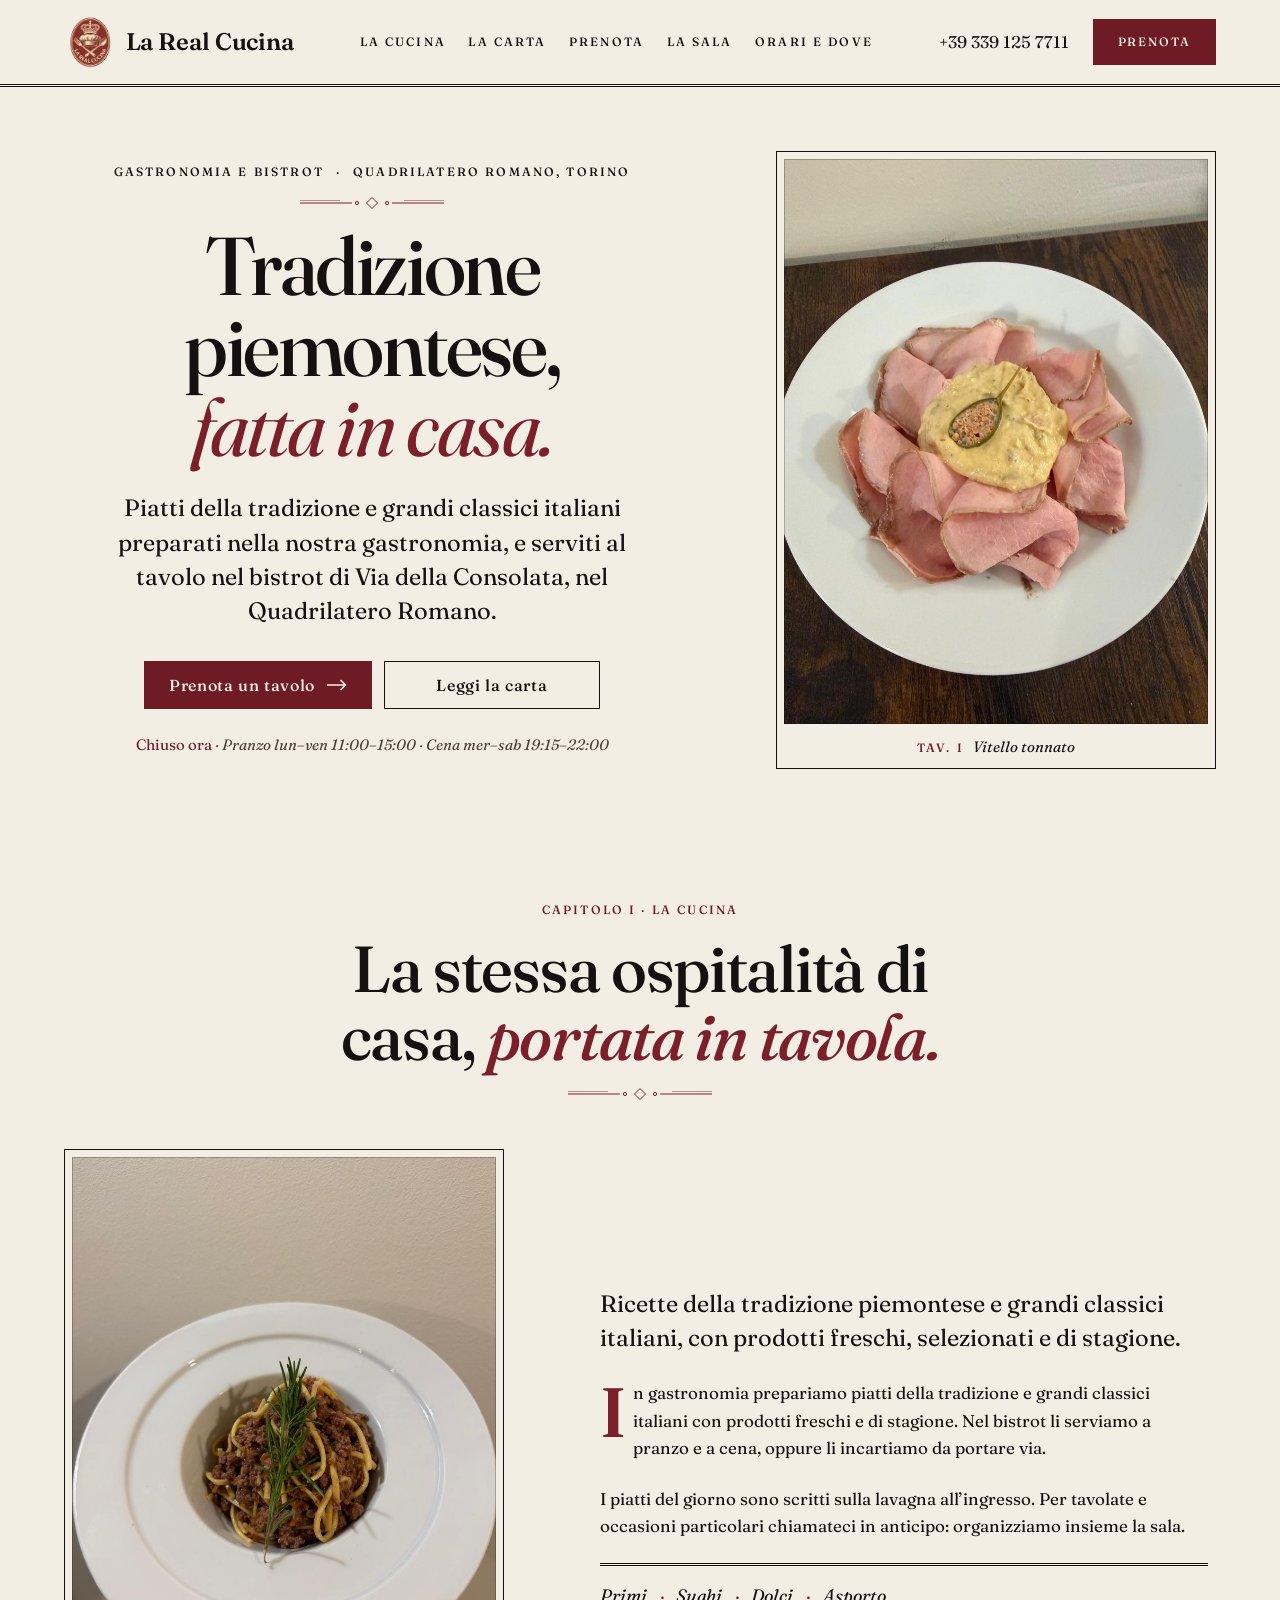
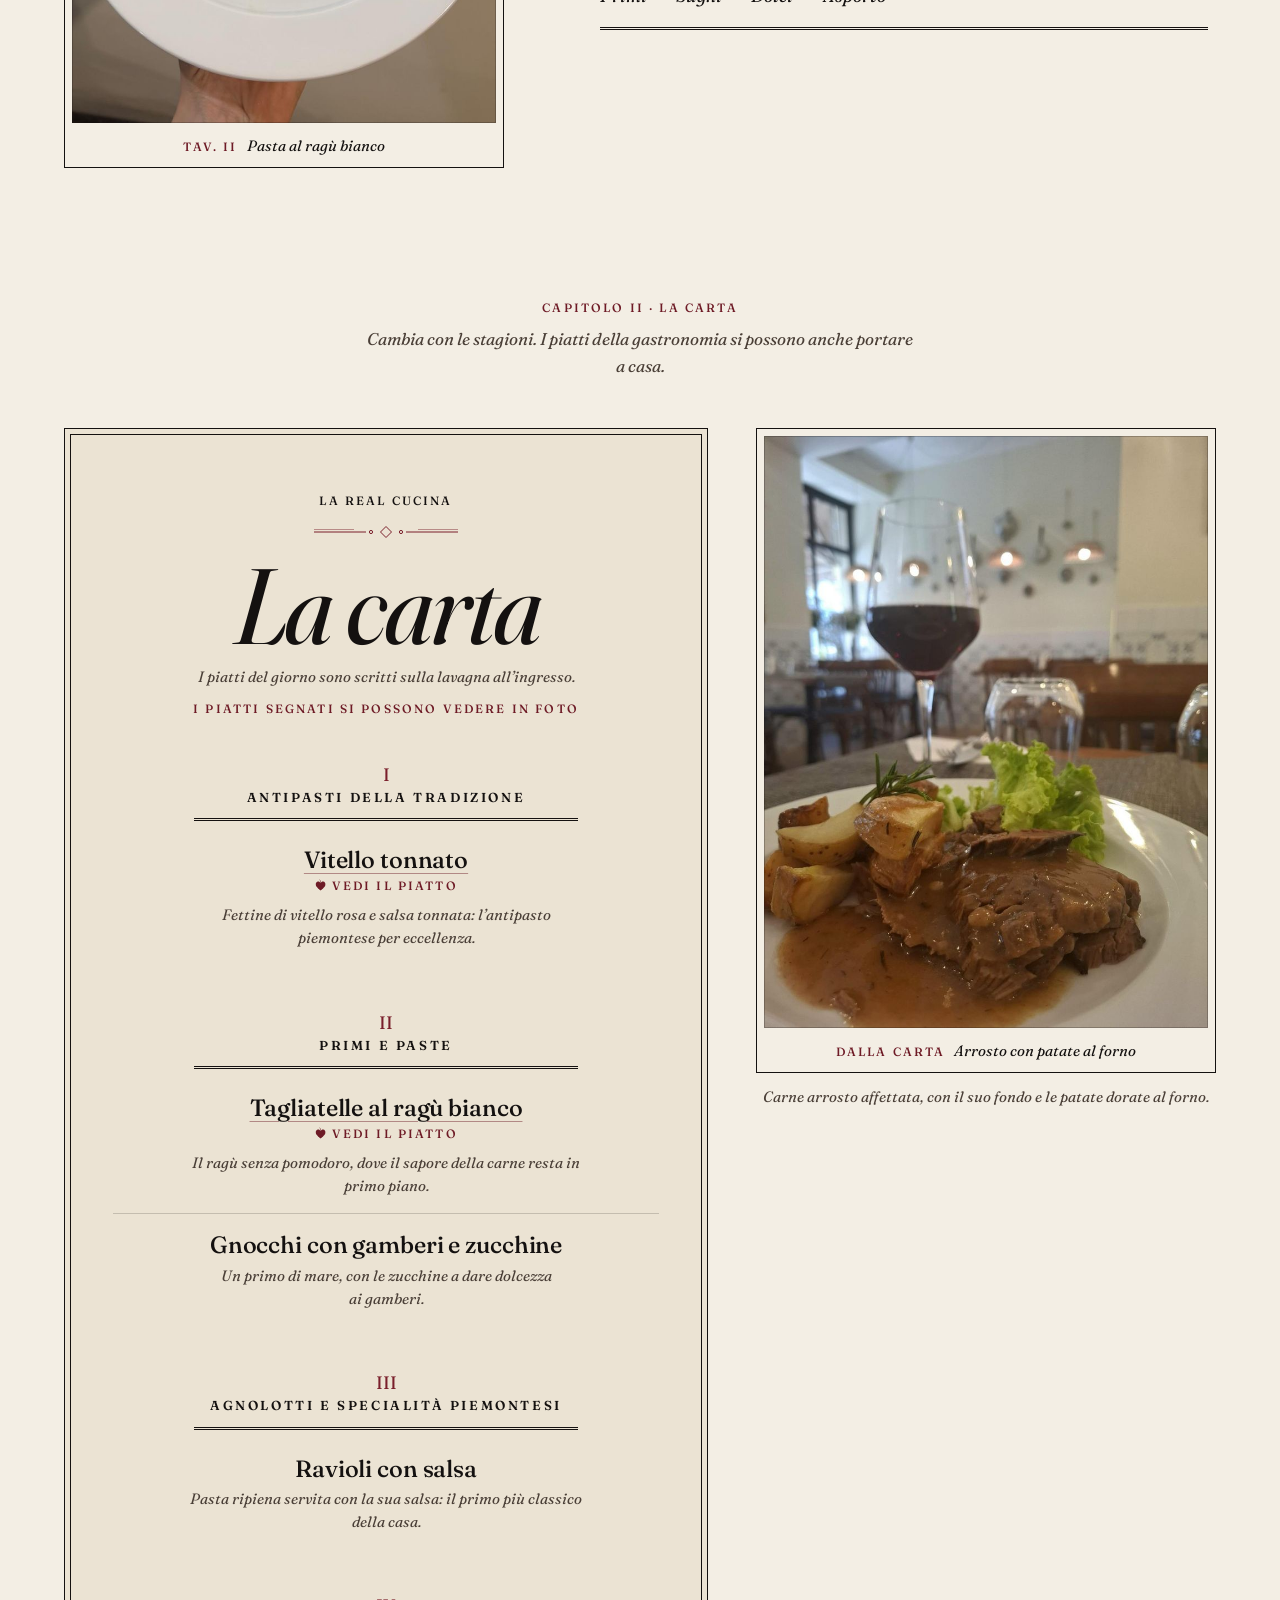
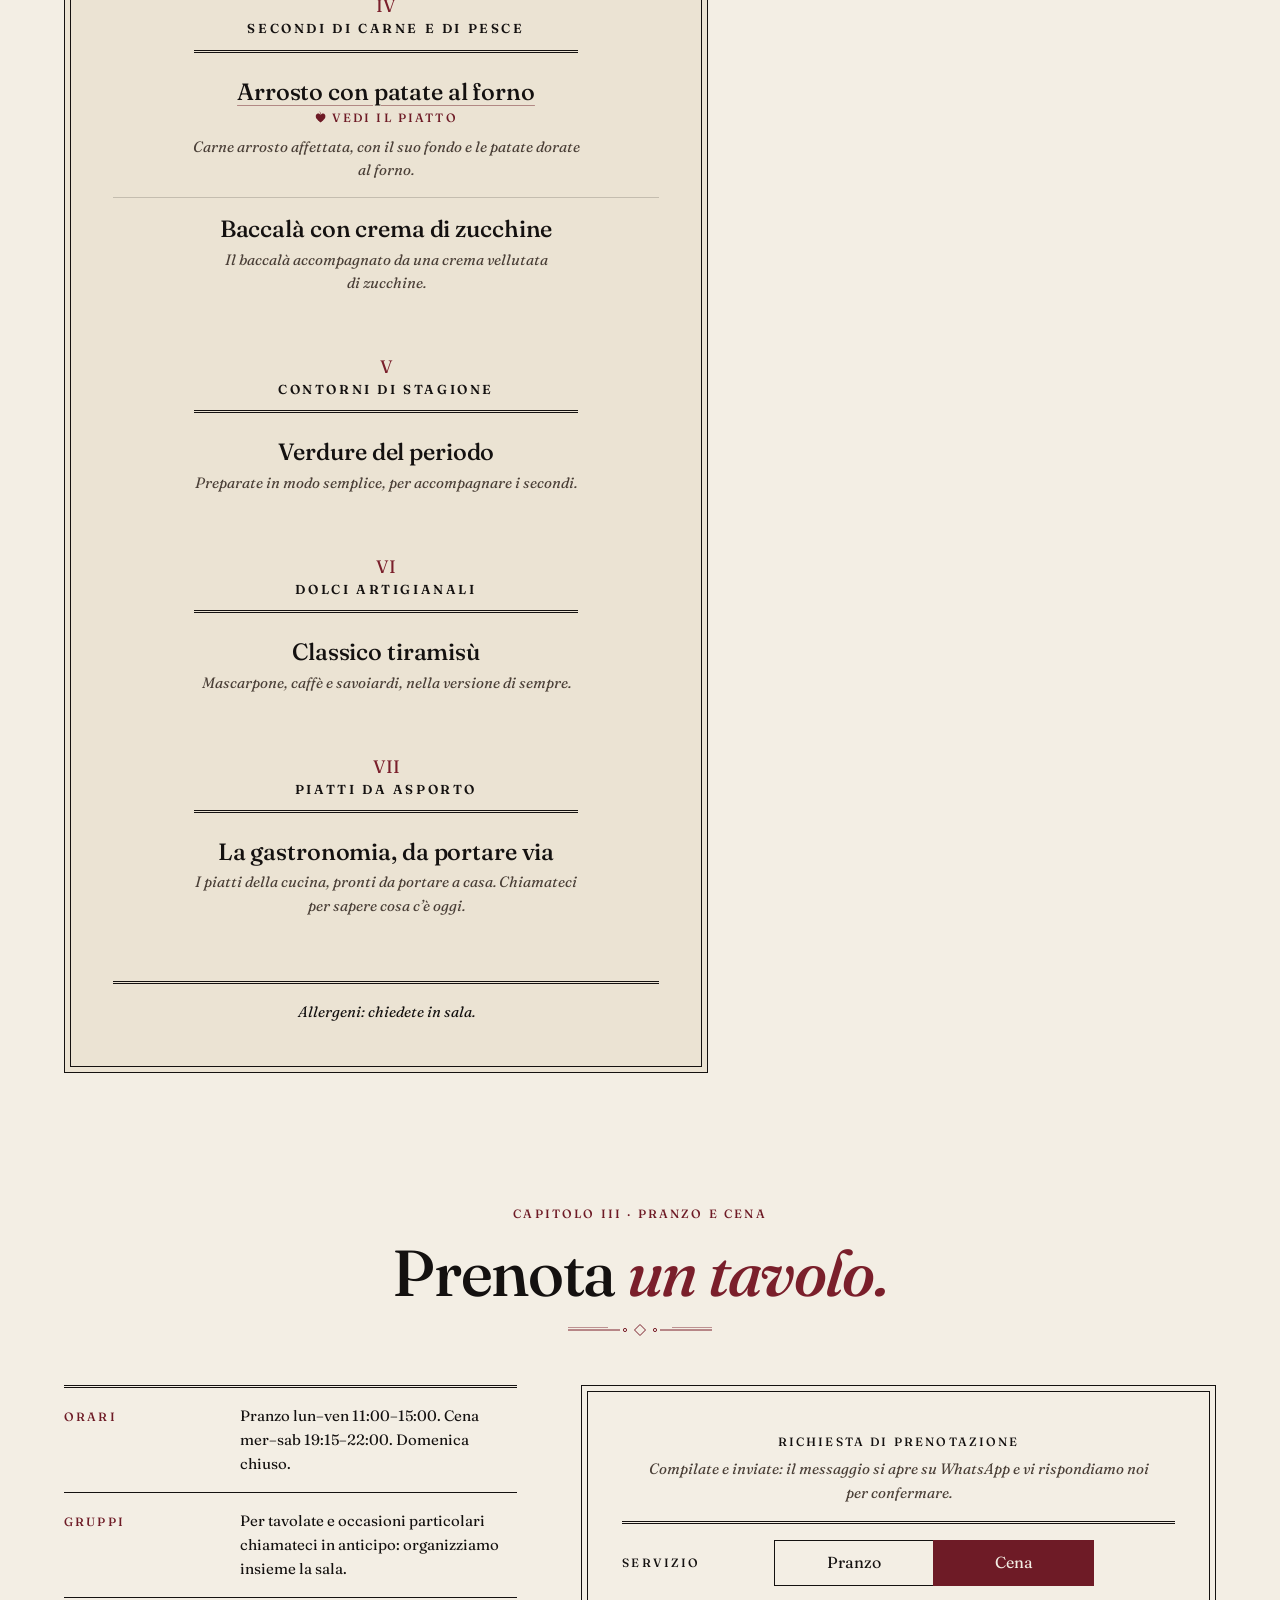
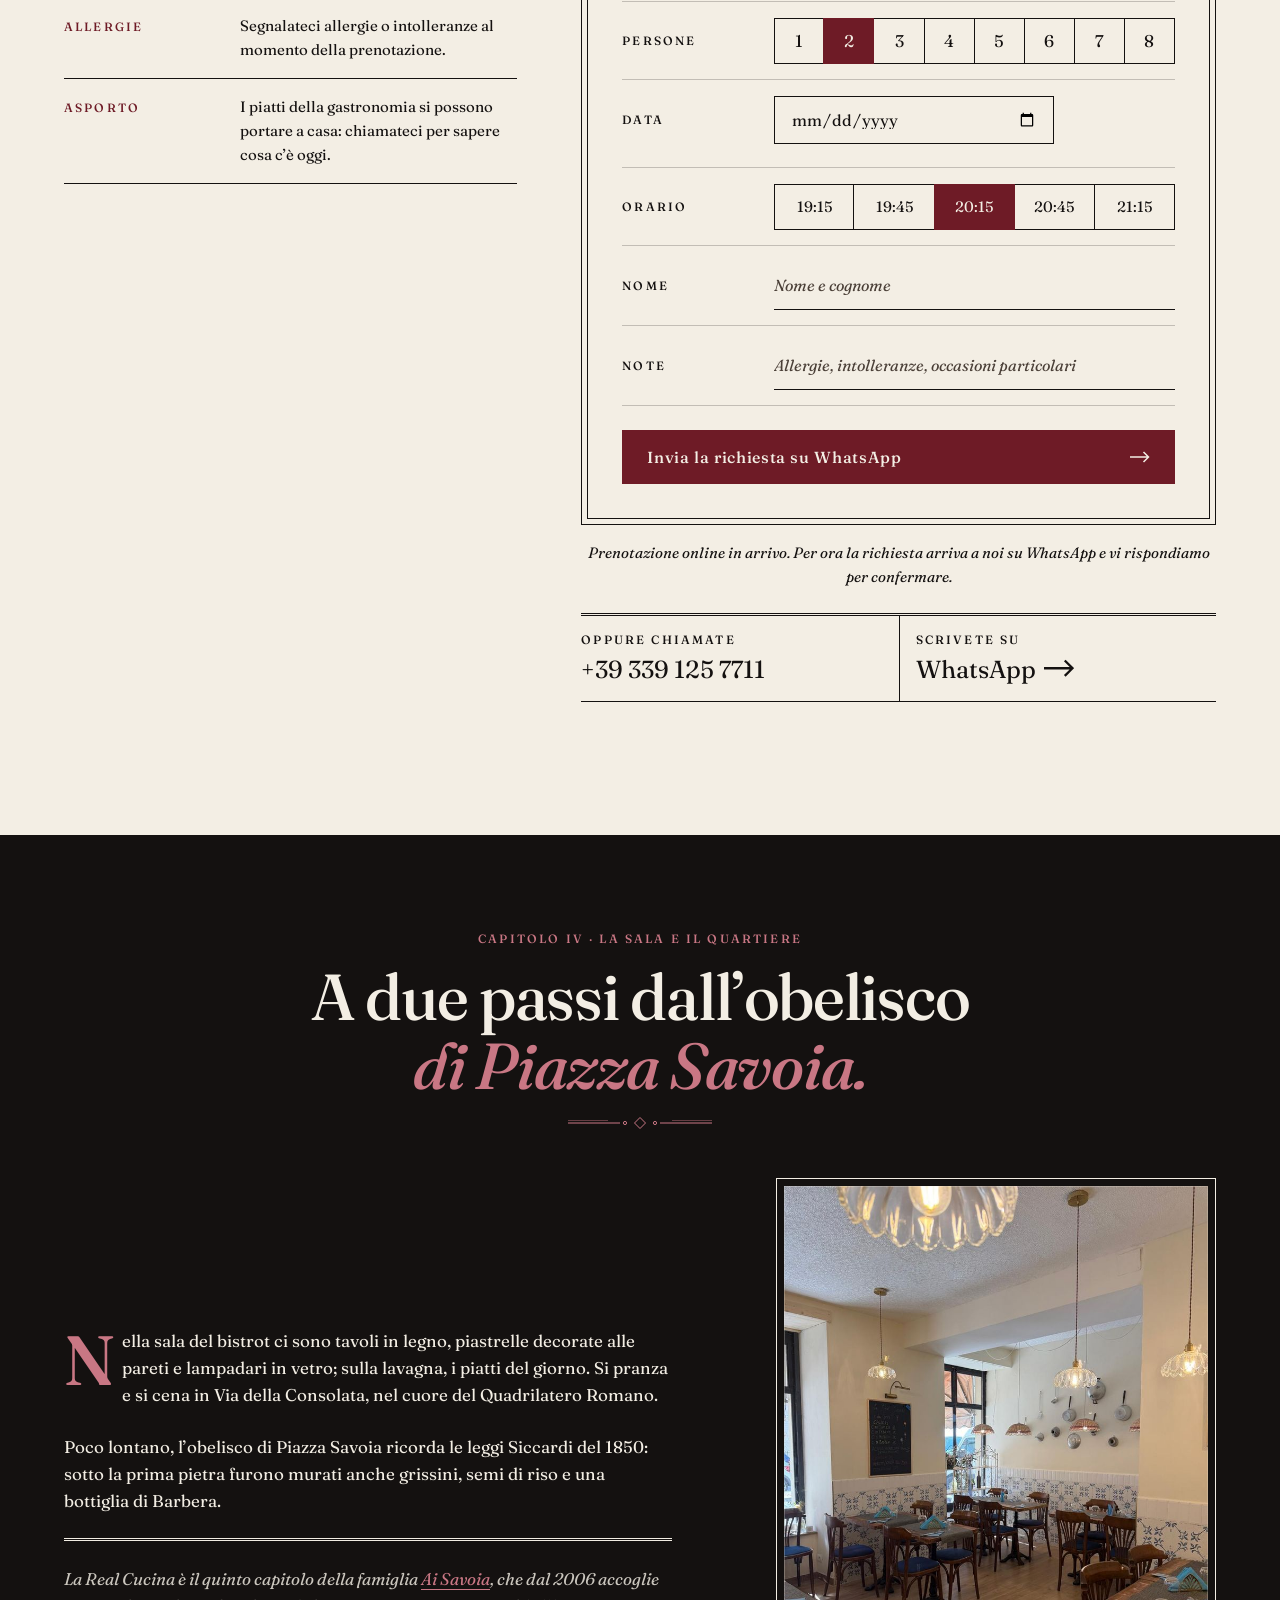
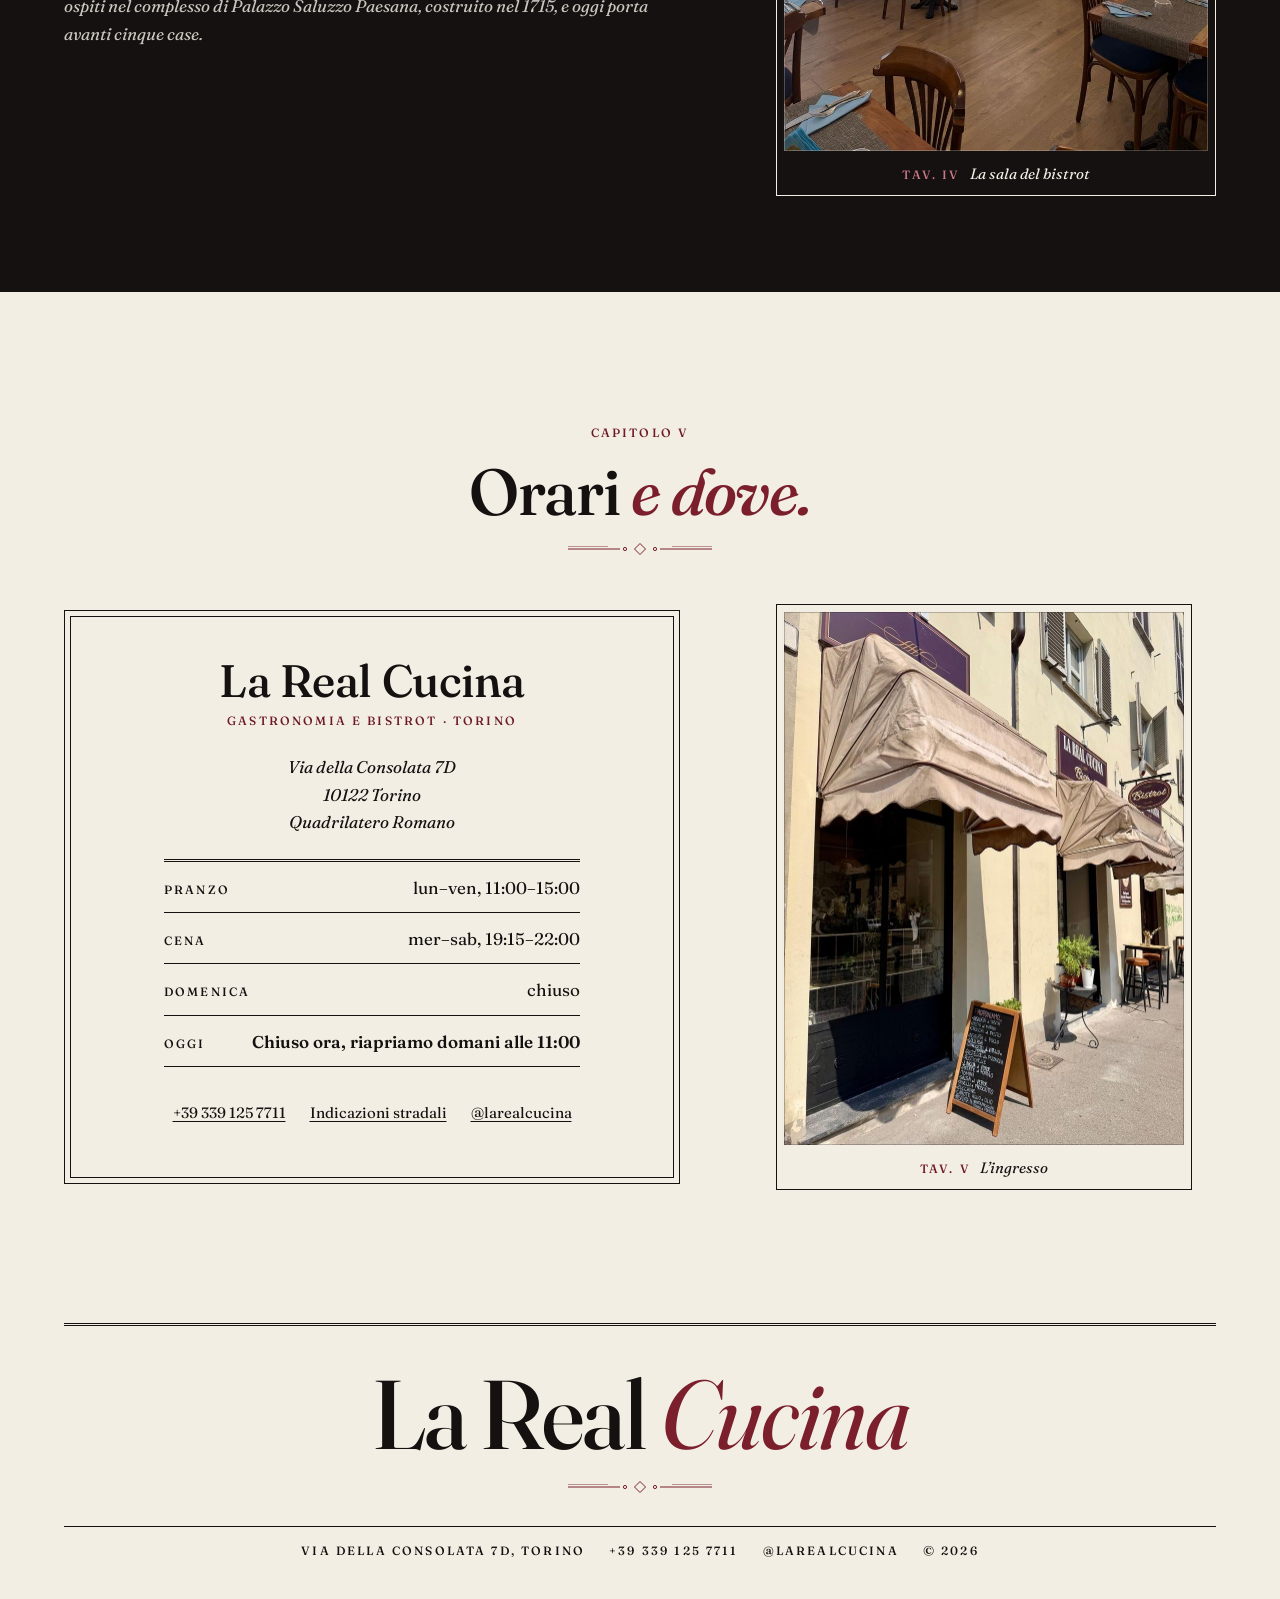
==== index.html @ 4808f149 "Pannello: audit — piatti non salvati conservati e salvabili dalla barra, niente 'Torna al testo orig" ====
<!DOCTYPE html>
<html lang="it">
<head>
<meta charset="utf-8">
<meta name="viewport" content="width=device-width, initial-scale=1, viewport-fit=cover">
<title>La Real Cucina · Gastronomia e bistrot nel Quadrilatero Romano, Torino</title>
<meta name="description" content="Gastronomia e bistrot della famiglia Ai Savoia in Via della Consolata 7D, Torino: cucina piemontese e classici italiani. Pranzo, cena e asporto. Prenota un tavolo.">
<meta name="theme-color" content="#f3eee4">

<!-- TODO: sostituire https://larealcucina.websardegna.xyz con il dominio definitivo (canonical, Open Graph, Twitter, JSON-LD) -->
<link rel="canonical" href="https://larealcucina.websardegna.xyz/">
<link rel="icon" type="image/png" sizes="48x48" href="assets/favicon-48.png">
<link rel="apple-touch-icon" href="assets/apple-touch-icon.png">

<meta property="og:type" content="restaurant">
<meta property="og:locale" content="it_IT">
<meta property="og:site_name" content="La Real Cucina">
<meta property="og:title" content="La Real Cucina · Tradizione piemontese, fatta in casa">
<meta property="og:description" content="La gastronomia e il bistrot di Ai Savoia, in Via della Consolata 7D a Torino: piatti della tradizione piemontese e grandi classici italiani, a pranzo, a cena e da asporto.">
<meta property="og:url" content="https://larealcucina.websardegna.xyz/">
<meta property="og:image" content="https://larealcucina.websardegna.xyz/assets/og-image.jpg">
<meta property="og:image:width" content="1200">
<meta property="og:image:height" content="630">
<meta property="og:image:alt" content="La Real Cucina, gastronomia e bistrot in Via della Consolata a Torino">
<meta name="twitter:card" content="summary_large_image">
<meta name="twitter:title" content="La Real Cucina · Tradizione piemontese, fatta in casa">
<meta name="twitter:description" content="La gastronomia e il bistrot di Ai Savoia nel Quadrilatero Romano di Torino. Prenota un tavolo.">
<meta name="twitter:image" content="https://larealcucina.websardegna.xyz/assets/og-image.jpg">

<link rel="preconnect" href="https://fonts.googleapis.com">
<link rel="preconnect" href="https://fonts.gstatic.com" crossorigin>
<link rel="preload" as="style" href="https://fonts.googleapis.com/css2?family=Fraunces:ital,opsz,wght@0,9..144,300..800;1,9..144,300..800&amp;display=swap">
<link rel="stylesheet" href="https://fonts.googleapis.com/css2?family=Fraunces:ital,opsz,wght@0,9..144,300..800;1,9..144,300..800&amp;display=swap" media="print" onload="this.media='all'">
<noscript><link rel="stylesheet" href="https://fonts.googleapis.com/css2?family=Fraunces:ital,opsz,wght@0,9..144,300..800;1,9..144,300..800&amp;display=swap"></noscript>
<link rel="preload" as="image" href="assets/vitello-tonnato-800.jpg" imagesrcset="assets/vitello-tonnato-800.jpg 800w, assets/vitello-tonnato.jpg 1200w" imagesizes="(min-width: 1100px) 34vw, (min-width: 700px) 60vw, 90vw">

<script>try{if(!localStorage.getItem('lrc-cms-v1')){document.documentElement.classList.add('cms-attesa');setTimeout(function(){document.documentElement.classList.remove('cms-attesa')},1500)}}catch(e){}</script>
<style>.cms-attesa [data-k],.cms-attesa [data-img],.cms-attesa #carta-voci{visibility:hidden}</style>
<script type="application/ld+json">
{
  "@context": "https://schema.org",
  "@type": "Restaurant",
  "name": "La Real Cucina",
  "alternateName": "La Real Cucina, Gastronomia e Bistrot",
  "description": "Gastronomia e bistrot a gestione familiare di Ai Savoia, nel Quadrilatero Romano di Torino. Ricette della tradizione piemontese e grandi classici italiani con prodotti freschi, selezionati e di stagione: antipasti, primi, secondi di carne e di pesce, dolci artigianali e piatti da asporto.",
  "url": "https://larealcucina.websardegna.xyz/",
  "image": [
    "https://larealcucina.websardegna.xyz/assets/sala-interna.jpg",
    "https://larealcucina.websardegna.xyz/assets/ingresso-estate.jpg",
    "https://larealcucina.websardegna.xyz/assets/vitello-tonnato.jpg"
  ],
  "logo": "https://larealcucina.websardegna.xyz/assets/logo-la-real-cucina.png",
  "telephone": "+39 339 125 7711",
  "email": "aisavoia.to@gmail.com",
  "priceRange": "€€",
  "servesCuisine": ["Piemontese", "Italiana"],
  "acceptsReservations": "True",
  "hasMenu": "https://larealcucina.websardegna.xyz/#carta",
  "address": {
    "@type": "PostalAddress",
    "streetAddress": "Via della Consolata 7D",
    "addressLocality": "Torino",
    "postalCode": "10122",
    "addressRegion": "TO",
    "addressCountry": "IT"
  },
  "geo": { "@type": "GeoCoordinates", "latitude": 45.0738, "longitude": 7.6795 },
  "openingHoursSpecification": [
    { "@type": "OpeningHoursSpecification", "dayOfWeek": ["Monday","Tuesday","Wednesday","Thursday","Friday"], "opens": "11:00", "closes": "15:00" },
    { "@type": "OpeningHoursSpecification", "dayOfWeek": ["Wednesday","Thursday","Friday","Saturday"], "opens": "19:15", "closes": "22:00" }
  ],
  "sameAs": ["https://www.instagram.com/larealcucina/"],
  "parentOrganization": { "@type": "LodgingBusiness", "name": "Ai Savoia B&B Guest House", "url": "https://www.aisavoia.it/" }
}
</script>
<!-- TODO: verificare lat/long esatte su Google Maps -->

<style>
/* La Real Cucina · stile "osteria piemontese": carta calda, inchiostro, un solo bordeaux.
   Tutto in Fraunces (titoli, testo, maiuscoletti spaziati). Niente ombre, niente angoli arrotondati.
   Tutte le foto sono 3:4 e si vedono intere a ogni larghezza (aspect-ratio 3/4 = formato originale). */

:root{
  /* colore */
  --carta:#f3eee4;          /* fondo: carta calda */
  --carta-2:#ebe3d3;        /* foglio della carta, segnaposto delle tavole */
  --inchiostro:#141110;     /* testo e filetti: 16.2:1 sulla carta */
  --inchiostro-2:#4a3f37;   /* testo secondario: 8.6:1 sulla carta */
  --vino:#7a1f2b;           /* bordeaux, unico accento (display): 8.8:1 */
  --vino-testo:#6e1b26;     /* bordeaux per testo piccolo e pieni: 9.8:1 */
  --vino-chiaro:#c97784;    /* bordeaux sul fondo inchiostro: 5.3:1 */
  --velo:rgba(20,17,16,.05);

  --serif:"Fraunces", "Iowan Old Style", "Palatino Linotype", Palatino, Georgia, serif;

  /* scala tipografica */
  --t-sc:.75rem;                                        /* maiuscoletti spaziati */
  --t-small:.9375rem;
  --t-body:1.0625rem;
  --t-lead:clamp(1.125rem, 1rem + .6vw, 1.625rem);
  --t-dish:clamp(1.25rem, 1.15rem + .4vw, 1.5rem);
  --t-h2:clamp(2.25rem, 1.5rem + 3.2vw, 4.5rem);
  --t-h1:clamp(2.6rem, 1.6rem + 4.4vw, 6rem);
  --t-carta:clamp(3.5rem, 2.2rem + 5.6vw, 7.5rem);

  --s1:.25rem; --s2:.5rem; --s3:.75rem; --s4:1rem; --s5:1.5rem; --s6:2rem;
  --s7:2.5rem; --s8:3rem; --s9:4rem; --s10:6rem;
  --sec:clamp(5rem, 3.5rem + 6vw, 9rem);

  --max:1320px;
  --pad:1.25rem;
  --gap:1rem;
  --filo:1px solid var(--inchiostro);
  --doppio:3px double var(--inchiostro);
  --head:60px;
  --bar:64px;
  --ease:cubic-bezier(.16,1,.3,1);
}
@media (min-width:700px){:root{--pad:2.5rem;--gap:1.5rem}}
@media (min-width:1100px){:root{--pad:4rem;--head:84px}}

*,*::before,*::after{box-sizing:border-box}
[hidden]{display:none!important}
html{overflow-x:clip;font-synthesis:none;-webkit-text-size-adjust:100%;scroll-behavior:smooth;accent-color:var(--vino-testo)}
body{margin:0;overflow-x:clip;background:var(--carta);color:var(--inchiostro);font:400 var(--t-body)/1.6 var(--serif);font-optical-sizing:auto;-webkit-font-smoothing:antialiased;text-rendering:optimizeLegibility;padding-bottom:calc(var(--bar) + env(safe-area-inset-bottom))}
@media (min-width:1100px){body{padding-bottom:0}}
@media (prefers-reduced-motion:reduce){html{scroll-behavior:auto}}
[id]{scroll-margin-top:calc(var(--head) + 12px)}
img{display:block;max-width:100%;height:auto}
a{color:inherit}
p{margin:0;text-wrap:pretty}
h1,h2,h3,h4{margin:0;font-family:var(--serif);font-weight:500;font-optical-sizing:auto;text-wrap:balance;overflow-wrap:break-word}
figure{margin:0}
ul,ol,dl,dd{margin:0;padding:0;list-style:none}
::selection{background:var(--vino-testo);color:var(--carta)}
:focus-visible{outline:2px solid var(--vino-testo);outline-offset:3px}
.scuro :focus-visible{outline-color:var(--vino-chiaro)}
.skip{position:absolute;left:var(--pad);top:-80px;z-index:200;display:inline-flex;align-items:center;min-height:44px;padding:0 var(--s4);background:var(--inchiostro);color:var(--carta);text-decoration:none}
.skip:focus{top:var(--s3)}
.sr-only{position:absolute;width:1px;height:1px;margin:-1px;padding:0;overflow:hidden;clip:rect(0 0 0 0);white-space:nowrap;border:0}
.tnum{font-variant-numeric:tabular-nums lining-nums}

.shell{max-width:var(--max);margin-inline:auto;padding-inline:var(--pad)}
.cop-grid,.cucina-grid,.carta-grid,.prenota-grid,.sala-grid,.dove-grid{grid-template-columns:minmax(0,1fr)}

/* ---------- Maiuscoletti spaziati (le etichette di una carta stampata) ---------- */
.sc{font:500 var(--t-sc)/1.4 var(--serif);letter-spacing:.18em;text-transform:uppercase;font-variant-numeric:lining-nums}
.sc.vino{color:var(--vino-testo)}

/* ---------- Ornamenti ---------- */
.fregio{display:block;width:9rem;height:.875rem;margin:var(--s4) auto;color:var(--vino);fill:none;stroke:currentColor;stroke-width:1}
.fregio .p{fill:currentColor;stroke:none}
.foglia{width:1.1em;height:1.1em;fill:currentColor;vertical-align:-.15em}
.arr{width:1.25em;height:.75em;flex:none;fill:none;stroke:currentColor;stroke-width:1.5;transition:transform .3s var(--ease)}
a:hover .arr{transform:translateX(4px)}

/* ---------- Pulsanti: rettangolari, un solo pieno bordeaux ---------- */
.btn{display:inline-flex;align-items:center;justify-content:center;gap:var(--s3);min-height:48px;padding:0 var(--s5);background:var(--vino-testo);color:var(--carta);border:1px solid var(--vino-testo);outline-offset:3px;border-radius:0;font:500 1rem/1 var(--serif);letter-spacing:.04em;text-decoration:none;white-space:nowrap;cursor:pointer;transition:background-color .2s var(--ease),color .2s var(--ease)}
.btn:hover{background:var(--inchiostro);border-color:var(--inchiostro)}
.btn:active{transform:translateY(1px)}
.btn.vuoto{background:transparent;color:var(--inchiostro);border-color:var(--inchiostro)}
.btn.vuoto:hover{background:var(--inchiostro);color:var(--carta)}
.btn-sc{font:500 var(--t-sc)/1 var(--serif);letter-spacing:.16em;text-transform:uppercase}

/* ---------- Testata (fissa in alto) ---------- */
.testata{position:sticky;top:0;z-index:50;background:var(--carta);border-bottom:var(--doppio)}
.testata .shell{display:flex;align-items:center;justify-content:space-between;gap:var(--s3);height:var(--head)}
.brand{display:inline-flex;align-items:center;gap:.6rem;min-height:44px;font:600 1.25rem/1 var(--serif);letter-spacing:-.005em;white-space:nowrap;text-decoration:none}
.brand img{width:38px;height:38px;object-fit:contain;flex:none}
.nav,.head-tel{display:none}
.head-act{display:flex;align-items:center;gap:var(--s2)}
.head-act .btn{min-height:40px;padding:0 var(--s3)}
.menu-btn{display:none;align-items:center;justify-content:center;min-height:44px;min-width:44px;padding:0 0 0 var(--s2);background:none;border:0;color:inherit;cursor:pointer}
.js .menu-btn{display:inline-flex}
.menu-btn:hover{color:var(--vino-testo)}
@media (max-width:420px){.testata .shell{gap:var(--s2)}.brand{gap:.45rem;font-size:1.125rem}.brand img{width:32px;height:32px}.head-act{gap:var(--s1)}.head-act .btn{padding:0 var(--s2)}.menu-btn{padding-left:var(--s1)}}
@media (max-width:379px){.brand img{display:none}.brand{font-size:1.1875rem}}
@media (min-width:1100px){
  .brand{font-size:1.5rem}
  .brand img{width:52px;height:52px}
  .nav{display:flex;gap:clamp(1.25rem,-1rem + 3vw,2.25rem)}
  .nav a{display:inline-flex;align-items:center;min-height:44px;text-decoration:none;white-space:nowrap;transition:color .2s var(--ease)}
  .nav a:hover{color:var(--vino-testo)}
  .head-act{gap:var(--s5)}
  .head-tel{display:inline-flex;align-items:center;min-height:44px;text-decoration:none;white-space:nowrap}
  .head-tel:hover{color:var(--vino-testo)}
  .head-act .btn{min-height:46px;padding:0 var(--s5)}
  .js .menu-btn{display:none}
}
@media (min-width:1100px) and (max-width:1279px){.head-tel{display:none}}

/* menu a tutto schermo (telefono e tablet) */
.menu{position:fixed;inset:var(--head) 0 0;z-index:40;background:var(--carta);padding:var(--s6) var(--pad) calc(var(--bar) + var(--s6));overflow-y:auto;opacity:0;visibility:hidden;transition:opacity .25s var(--ease),visibility 0s linear .25s;text-align:center}
.menu.open{opacity:1;visibility:visible;transition:opacity .25s var(--ease),visibility 0s}
.menu a{display:flex;flex-direction:column;align-items:center;justify-content:center;gap:var(--s1);min-height:72px;border-bottom:var(--filo);font:500 1.875rem/1.1 var(--serif);text-decoration:none}
.menu a:first-child{border-top:var(--doppio)}
.menu a span{color:var(--vino-testo)}
.menu a:hover{color:var(--vino-testo)}
.menu .menu-tel{font:400 var(--t-body)/1.5 var(--serif);border-bottom:0;margin-top:var(--s5)}
@media (min-width:1100px){.menu{display:none}}

/* ---------- Tavole fotografiche: cornice sottile, foto intera 3:4 ---------- */
.tavola{border:var(--filo);padding:7px;background:var(--carta)}
.tavola .img{position:relative;aspect-ratio:3/4;background:var(--carta-2);outline:1px solid rgba(20,17,16,.25);outline-offset:-1px;overflow:hidden}
.tavola .img img{width:100%;height:100%;object-fit:cover}
.tavola figcaption{display:flex;justify-content:center;align-items:baseline;flex-wrap:wrap;gap:0 .6em;padding:var(--s3) var(--s2) var(--s1);text-align:center;font-size:var(--t-small);font-style:italic;line-height:1.4}
.tavola figcaption .sc{font-style:normal;color:var(--vino-testo)}
.scuro .tavola{border-color:var(--carta);background:transparent}
.scuro .tavola .img{background:rgba(243,238,228,.06);outline-color:rgba(243,238,228,.25)}
.scuro .tavola figcaption .sc{color:var(--vino-chiaro)}

/* ---------- Testata di capitolo: numero romano, titolo centrato, fregio ---------- */
.sec{margin-top:var(--sec)}
.capo{text-align:center;max-width:52rem;margin-inline:auto}
.capo .sc{display:block}
.capo h2{margin-top:var(--s4);font-size:var(--t-h2);line-height:1.05;letter-spacing:-.02em;font-weight:500}
.capo h2 em{font-style:italic;color:var(--vino)}
.capo .sotto{margin:var(--s2) auto 0;max-width:36rem;font-style:italic;color:var(--inchiostro-2)}
.doppio{border:0;border-top:var(--doppio);margin:0}

/* drop cap: primo paragrafo dei capitoli di racconto */
.capolettera::first-letter{float:left;margin:.08em .1em 0 0;font:600 4.1em/.8 var(--serif);color:var(--vino)}

/* entrata lieve allo scorrere (solo con JS e senza riduzione del movimento) */
@media (prefers-reduced-motion:no-preference){
  .js .rivela{opacity:0;transform:translateY(14px);transition:opacity .8s var(--ease),transform .8s var(--ease)}
  .js .rivela.in{opacity:1;transform:none}
}

/* ---------- Copertina ---------- */
.copertina{padding-top:var(--s6)}
.cop-grid{display:grid;gap:var(--s7)}
.cop-txt{text-align:center}
.cop-txt .riga-sc{display:flex;flex-direction:column;align-items:center;gap:var(--s1)}
.cop-txt .riga-sc [aria-hidden]{display:none}
@media (min-width:700px){.cop-txt .riga-sc{flex-direction:row;justify-content:center;gap:var(--s3)}.cop-txt .riga-sc [aria-hidden]{display:inline}}
.cop-txt h1{margin-top:var(--s2);font-size:var(--t-h1);line-height:.98;letter-spacing:-.03em;font-weight:500}
.cop-txt h1 .ln{display:block}
.cop-txt h1 em{color:var(--vino);font-style:italic;font-weight:400}
.cop-txt .lead{margin:var(--s5) auto 0;max-width:34rem;font-size:var(--t-lead);line-height:1.45}
.cop-act{display:flex;flex-wrap:wrap;justify-content:center;gap:var(--s3);margin-top:var(--s6)}
.cop-act .btn{min-width:13.5rem}
.cop-orari{margin-top:var(--s5);color:var(--inchiostro-2);font-size:var(--t-small);font-style:italic}
.cop-orari [data-status]{font-style:normal;color:var(--vino-testo)}
.cop-fig{width:min(100%, 28rem);margin-inline:auto}
@keyframes sale{from{opacity:0;transform:translateY(.3em)}to{opacity:1;transform:none}}
@keyframes svela{from{opacity:0;clip-path:inset(0 0 100% 0)}to{opacity:1;clip-path:inset(0 0 0 0)}}
.cop-txt h1 .ln{animation:sale .9s var(--ease) both}
.cop-txt h1 .ln:nth-child(2){animation-delay:.08s}
.cop-txt h1 .ln:nth-child(3){animation-delay:.16s}
.cop-fig .img{animation:svela 1.1s var(--ease) .25s both}
@media (prefers-reduced-motion:reduce){.cop-txt h1 .ln,.cop-fig .img{animation:none}}
@media (max-width:379px){.cop-act .btn{min-width:0;flex:1 1 100%}}
@media (min-width:1100px){
  .copertina{padding-top:var(--s9)}
  .cop-grid{grid-template-columns:minmax(0,7fr) minmax(0,5fr);align-items:center;gap:var(--s10)}
  .cop-fig{width:auto;max-width:calc((100svh - var(--head) - 9rem) * .75);min-width:22rem;justify-self:end}
}

/* ---------- I · La cucina ---------- */
.cucina-grid{display:grid;gap:var(--s7);margin-top:var(--s8)}
.cucina-fig{width:min(100%, 26rem);margin-inline:auto}
.cucina-txt{display:flex;flex-direction:column;gap:var(--s5);max-width:38rem;margin-inline:auto}
.cucina-txt .lead{font-size:var(--t-lead);line-height:1.45}
.cucina-txt p{max-width:62ch}
.elenco{display:flex;flex-wrap:wrap;justify-content:center;gap:var(--s2) 0;padding:var(--s4) 0;border-top:var(--doppio);border-bottom:var(--doppio);text-align:center;font-style:italic;font-size:1.125rem}
.elenco li+li::before{content:"·";margin:0 .7em;color:var(--vino);font-style:normal}
@media (min-width:900px){
  .cucina-grid{grid-template-columns:minmax(0,5fr) minmax(0,7fr);align-items:center;gap:var(--s10)}
  .cucina-fig{width:auto;max-width:30rem;margin:0}
  .cucina-txt{margin:0}
  .elenco{justify-content:flex-start}
}

/* ---------- II · La carta: un foglio stampato ---------- */
.carta-grid{display:grid;gap:var(--s7);margin-top:var(--s8)}
.foglio{background:var(--carta-2);border:var(--filo);outline:1px solid var(--inchiostro);outline-offset:-7px;padding:var(--s8) var(--s5) var(--s7);text-align:center}
.foglio-head h2{font-size:var(--t-carta);line-height:.95;font-style:italic;font-weight:400;letter-spacing:-.02em}
.foglio-head .nota{margin:var(--s2) auto 0;max-width:30rem;font-size:var(--t-small);font-style:italic;color:var(--inchiostro-2)}
.foglio-head .istruzioni{margin-top:var(--s3);color:var(--vino-testo)}
.cat{margin-top:var(--s8)}
.cat-t{display:flex;flex-direction:column;align-items:center;gap:var(--s1);padding-bottom:var(--s3);border-bottom:var(--doppio);max-width:24rem;margin-inline:auto}
.cat-t .r{font:400 1.125rem/1 var(--serif);color:var(--vino)}
.cat-t h3{font:600 .8125rem/1.4 var(--serif);letter-spacing:.2em;text-transform:uppercase}
.voci{margin-top:var(--s2)}
.piatto{padding:var(--s4) 0;border-bottom:1px solid rgba(20,17,16,.18)}
.piatto:last-child{border-bottom:0}
.p-nome{font:500 var(--t-dish)/1.25 var(--serif);letter-spacing:-.005em}
.p-prezzo{margin-top:var(--s1);font-size:var(--t-small);color:var(--vino-testo);font-variant-numeric:lining-nums tabular-nums}
.p-desc{margin:var(--s1) auto 0;max-width:40ch;font-size:var(--t-small);font-style:italic;line-height:1.55;color:var(--inchiostro-2)}
.p-btn{display:inline-block;padding:0 0 var(--s1);margin:0;background:none;border:0;color:inherit;font:inherit;letter-spacing:inherit;text-align:inherit;cursor:pointer;transition:color .2s var(--ease)}
.p-btn .p-n{text-decoration:underline;text-decoration-color:rgba(110,27,38,.45);text-decoration-thickness:1px;text-underline-offset:.22em}
.p-btn:hover,.piatto.attivo .p-btn{color:var(--vino-testo)}
.p-btn:hover .p-n,.piatto.attivo .p-n{text-decoration-color:currentColor}
.p-vedi{display:block;margin-top:var(--s1);color:var(--vino-testo);text-decoration:none}
.p-vedi .foglia{margin-right:.35em}
.allergeni{margin-top:var(--s8);padding-top:var(--s4);border-top:var(--doppio);font-style:italic;font-size:var(--t-small)}
.carta-tav{display:none}
@media (min-width:700px){.foglio{padding:var(--s9) var(--s8) var(--s8)}}
@media (min-width:1000px){
  .carta-grid{grid-template-columns:minmax(0,7fr) minmax(0,5fr);align-items:start;gap:var(--s8)}
  .carta-tav{display:block;position:sticky;top:calc(var(--head) + var(--s5))}
  .carta-tav .tavola{max-width:calc((100svh - var(--head) - 12rem) * .75);margin-inline:auto}
  .carta-tav .tav-desc{max-width:28rem;margin:var(--s3) auto 0;text-align:center;font-size:var(--t-small);font-style:italic;color:var(--inchiostro-2);min-height:3.2em}
  .carta-tav .img img{transition:opacity .25s var(--ease)}
}
/* segnaposto tipografico: piatti senza foto (nessuna foto generica) */
.tav-vuota{position:absolute;inset:0;display:flex;flex-direction:column;align-items:center;justify-content:center;gap:var(--s3);padding:var(--s6);text-align:center;border:1px solid rgba(20,17,16,.25);margin:10%;}
.tav-vuota .nome{font:400 clamp(1.5rem,1rem + 1.4vw,2.25rem)/1.15 var(--serif);font-style:italic;text-wrap:balance}
.tav-vuota .fregio{margin:0 auto}

/* scheda del piatto: foglio dal basso su telefono, riquadro centrato su schermi larghi */
.scheda{padding:0;margin:auto auto 0;width:100%;max-width:100%;max-height:94svh;border:0;border-top:var(--doppio);background:var(--carta);color:var(--inchiostro);overflow:auto;overscroll-behavior:contain}
.scheda::backdrop{background:rgba(20,17,16,.62)}
.scheda[open]{animation:dal-basso .35s var(--ease)}
@keyframes dal-basso{from{transform:translateY(24px);opacity:0}to{transform:none;opacity:1}}
@media (prefers-reduced-motion:reduce){.scheda[open]{animation:none}}
.scheda-in{position:relative;padding:var(--s5) var(--pad) calc(var(--s6) + env(safe-area-inset-bottom));text-align:center}
.scheda .chiudi{position:absolute;top:var(--s2);right:var(--s2);display:inline-flex;align-items:center;gap:var(--s2);min-height:44px;padding:0 var(--s3);background:var(--carta);border:0;color:inherit;cursor:pointer;font:500 var(--t-sc)/1 var(--serif);letter-spacing:.16em;text-transform:uppercase}
.scheda .chiudi:hover{color:var(--vino-testo)}
.scheda .chiudi svg{width:14px;height:14px;fill:none;stroke:currentColor;stroke-width:1.5}
.scheda .tavola{width:min(100%, calc(min(58svh, 40rem) * .75 + 16px));margin:var(--s7) auto 0}
.scheda h3{margin-top:var(--s5);font-size:clamp(1.625rem,1.3rem + 1.4vw,2.5rem);line-height:1.15;font-weight:500}
.scheda p{margin:var(--s2) auto 0;max-width:42ch;font-style:italic;color:var(--inchiostro-2)}
@media (min-width:700px){
  .scheda{margin:auto;width:auto;max-width:min(92vw, 44rem);border:var(--filo);outline:1px solid var(--inchiostro);outline-offset:-7px}
  .scheda-in{padding:var(--s6) var(--s8) var(--s7)}
}

/* ---------- III · Prenota ---------- */
.prenota-grid{display:grid;gap:var(--s7);margin-top:var(--s8)}
.modulo-wrap{order:-1}
.note-pren{border-top:var(--doppio)}
.note-pren div{display:flex;flex-direction:column;gap:var(--s1);padding:var(--s4) 0;border-bottom:var(--filo)}
.note-pren dt{color:var(--vino-testo)}
.note-pren dd{font-size:var(--t-small);line-height:1.6;max-width:56ch}
.modulo{border:var(--filo);outline:1px solid var(--inchiostro);outline-offset:-7px;padding:var(--s5) var(--s5) var(--s6)}
.modulo-titolo{text-align:center;padding:var(--s2) 0 var(--s4);border-bottom:var(--doppio)}
.modulo-titolo p{font-style:italic;font-size:var(--t-small);color:var(--inchiostro-2);margin-top:var(--s1)}
.campo{display:flex;flex-direction:column;gap:var(--s2);margin:0;padding:var(--s4) 0 calc(var(--s4) - 1px);border:0;border-bottom:1px solid rgba(20,17,16,.22);min-width:0}
.campo legend,.campo>label{padding:0;float:left;width:100%}
.campo legend+*{clear:both}
.scelte{display:grid;grid-auto-flow:column;grid-auto-columns:minmax(0,1fr);min-width:0}
.scelte input{position:absolute;opacity:0;width:1px;height:1px;margin:0;pointer-events:none}
.scelte label{display:flex;align-items:center;justify-content:center;min-height:46px;padding:0 var(--s1);margin-left:-1px;border:var(--filo);cursor:pointer;font-size:var(--t-small);font-variant-numeric:tabular-nums lining-nums;transition:background-color .15s var(--ease),color .15s var(--ease)}
.scelte label:first-of-type{margin-left:0}
.scelte label:hover{background:var(--velo)}
.scelte input:checked+label{background:var(--vino-testo);border-color:var(--vino-testo);color:var(--carta);position:relative;z-index:1}
.scelte input:focus-visible+label{outline:2px solid var(--vino-testo);outline-offset:2px;position:relative;z-index:2}
.scelte.servizio label{font-size:1rem}
.scelte.persone label{font-size:1.0625rem}
.modulo:has(#sv-pranzo:checked) .orari-cena,.modulo:has(#sv-cena:checked) .orari-pranzo{display:none}
.data{height:48px;width:100%;max-width:17.5rem;border:var(--filo);border-radius:0;background:transparent;padding:0 var(--s4);font:400 1rem/1 var(--serif);color:inherit}
.testo{height:48px;width:100%;border:0;border-bottom:var(--filo);border-radius:0;background:transparent;padding:0;font:400 1rem/1 var(--serif);color:inherit}
.testo::placeholder{color:var(--inchiostro-2);opacity:1;font-style:italic}
.testo:hover{border-bottom-color:var(--vino-testo)}
.errore{min-height:1lh;font-size:var(--t-small);color:var(--vino-testo);font-weight:600}
.errore:empty{min-height:0}
.invia{width:100%;min-height:54px;margin-top:var(--s5);justify-content:space-between}
.online{display:flex;flex-wrap:wrap;align-items:center;gap:var(--s2) var(--s5);padding-top:var(--s4);text-align:center;justify-content:center}
.online p{font-size:var(--t-small);font-style:italic}
.online a{display:inline-flex;align-items:center;gap:var(--s3);min-height:44px;border-bottom:var(--filo);text-decoration:none;font-weight:500}
.alt-contatti{display:grid;grid-template-columns:minmax(0,1fr) minmax(0,1fr);margin-top:var(--s5);border-top:var(--doppio)}
.alt-contatti a{display:flex;flex-direction:column;justify-content:center;gap:var(--s1);min-height:76px;padding:var(--s4) var(--s3) var(--s4) 0;border-bottom:var(--filo);text-decoration:none;transition:color .2s var(--ease)}
.alt-contatti a+a{border-left:var(--filo);padding-left:var(--s4)}
.alt-contatti a:hover{color:var(--vino-testo)}
.alt-contatti .big{display:flex;align-items:center;gap:var(--s2);font:400 clamp(1.0625rem, .9rem + .8vw, 1.625rem)/1.3 var(--serif);white-space:nowrap}
@media (min-width:700px){
  .modulo{padding:var(--s6) var(--s7) var(--s7)}
  .note-pren div{display:grid;grid-template-columns:9.5rem 1fr;column-gap:var(--gap)}
  .note-pren dt{line-height:1.6rem}
  .campo{display:grid;grid-template-columns:8rem minmax(0,1fr);column-gap:var(--gap);align-items:center}
  .campo legend{float:left;width:8rem;margin:0}
  .campo legend+*{clear:none}
  .campo .wide{grid-column:2}
  .campo .errore{grid-column:2}
  .scelte.servizio{max-width:20rem}
}
@media (min-width:1100px){
  .prenota-grid{grid-template-columns:minmax(0,5fr) minmax(0,7fr);align-items:start;gap:var(--s9)}
  .modulo-wrap{order:0;grid-column:2;grid-row:1}
  .note-pren{grid-column:1;grid-row:1}
}

/* ---------- IV · La sala e il quartiere (fondo inchiostro) ---------- */
.scuro{background:var(--inchiostro);color:var(--carta);padding:var(--s9) 0}
.scuro ::selection{background:var(--carta);color:var(--inchiostro)}
.scuro .sc.vino,.scuro .capo h2 em{color:var(--vino-chiaro)}
.scuro .fregio{color:var(--vino-chiaro)}
.scuro .doppio{border-top-color:var(--carta)}
.sala-grid{display:grid;gap:var(--s7);margin-top:var(--s8)}
.sala-fig{width:min(100%, 26rem);margin-inline:auto}
.sala-txt{display:flex;flex-direction:column;gap:var(--s5);max-width:38rem;margin-inline:auto}
.sala-txt .famiglia{padding-top:var(--s5);border-top:3px double var(--carta);font-style:italic;color:rgba(243,238,228,.82)}
.sala-txt .famiglia a{color:var(--vino-chiaro);text-decoration:underline;text-decoration-color:currentColor;text-decoration-thickness:1px;text-underline-offset:.22em;transition:color .2s var(--ease)}
.sala-txt .famiglia a:hover{color:var(--carta)}
.scuro .capolettera::first-letter{color:var(--vino-chiaro)}
@media (min-width:900px){
  .scuro{padding:var(--s10) 0}
  .sala-grid{grid-template-columns:minmax(0,7fr) minmax(0,5fr);align-items:center;gap:var(--s10)}
  .sala-fig{grid-column:2;grid-row:1;width:auto;max-width:30rem;margin:0}
  .sala-txt{grid-column:1;grid-row:1;margin:0}
}

/* ---------- V · Orari e dove ---------- */
.dove-grid{display:grid;gap:var(--s7);margin-top:var(--s8)}
.biglietto{border:var(--filo);outline:1px solid var(--inchiostro);outline-offset:-7px;padding:var(--s7) var(--s5);text-align:center;display:flex;flex-direction:column;gap:var(--s5)}
.big-top strong{display:block;font:500 clamp(1.875rem, 1.4rem + 1.8vw, 3rem)/1 var(--serif);letter-spacing:-.01em}
.big-top .sc{display:block;margin-top:var(--s2)}
.indirizzo{font-size:1.0625rem;line-height:1.6;font-style:italic}
.orari{border-top:var(--doppio);text-align:left;max-width:26rem;width:100%;margin-inline:auto}
.orari div{display:flex;justify-content:space-between;align-items:baseline;gap:var(--s4);padding:var(--s3) 0 calc(var(--s3) - 1px);border-bottom:var(--filo)}
.orari dd{font-variant-numeric:tabular-nums lining-nums;text-align:right}
.orari .ora dd{font-weight:600}
.orari .attivo dt,.orari .attivo dd{color:var(--vino-testo)}
.big-foot{display:flex;flex-wrap:wrap;justify-content:center;gap:0 var(--s5);font-size:var(--t-small)}
.big-foot a{display:inline-flex;align-items:center;min-height:44px;text-decoration:underline;text-decoration-thickness:1px;text-underline-offset:.2em;transition:color .2s var(--ease)}
.big-foot a:hover{color:var(--vino-testo)}
.dove-fig{width:min(100%, 24rem);margin-inline:auto}
@media (min-width:900px){
  .dove-grid{grid-template-columns:minmax(0,7fr) minmax(0,5fr);align-items:center;gap:var(--s10)}
  .biglietto{padding:var(--s8) var(--s7)}
  .dove-fig{width:auto;max-width:26rem;margin:0}
}

/* ---------- Piede ---------- */
.piede{margin-top:var(--sec);padding-bottom:var(--s7);text-align:center}
.piede .doppio{margin-bottom:var(--s7)}
.wordmark{font:500 clamp(2.5rem, 1.3rem + 6vw, 6.5rem)/1 var(--serif);letter-spacing:-.02em}
.wordmark em{font-style:italic;font-weight:400;color:var(--vino)}
.f-meta{display:flex;flex-wrap:wrap;justify-content:center;gap:var(--s2) var(--s5);margin-top:var(--s6);padding-top:var(--s4);border-top:var(--filo)}
.f-meta a{text-decoration:none}
.f-meta a:hover{color:var(--vino-testo)}

/* ---------- Barra di prenotazione fissa (telefono e tablet) ---------- */
.barra{position:fixed;inset:auto 0 0;z-index:60;display:grid;grid-template-columns:minmax(0,1fr) 76px 100px;height:calc(var(--bar) + env(safe-area-inset-bottom));padding-bottom:env(safe-area-inset-bottom);background:var(--inchiostro);color:var(--carta);border-top:3px double var(--carta)}
.barra a{display:flex;align-items:center;justify-content:center;font:500 var(--t-small)/1 var(--serif);border-left:1px solid rgba(243,238,228,.35);text-decoration:none;transition:background-color .2s var(--ease)}
.barra a:hover{background:rgba(243,238,228,.1)}
.barra .pren{justify-content:space-between;gap:var(--s3);padding:0 var(--pad);background:var(--vino-testo);border-left:0;font-size:1.0625rem;white-space:nowrap}
.barra .pren:hover{background:var(--vino)}
.barra :focus-visible{outline:2px solid var(--carta);outline-offset:-4px}
@media (max-width:399px){.barra{grid-template-columns:minmax(0,1fr) 66px 92px}.barra .pren{padding:0 var(--s4);font-size:1rem}.barra .pren .arr{display:none}.barra .pren{justify-content:center}}
@media (min-width:1100px){.barra{display:none}}
</style>
</head>
<body>
<svg width="0" height="0" style="position:absolute" aria-hidden="true" focusable="false">
<symbol id="freccia" viewBox="0 0 20 12"><path d="M0 6h18.5M13.5 1l5 5-5 5"/></symbol>
<symbol id="fregio-s" viewBox="0 0 144 14"><path d="M0 7h52M92 7h52"/><path d="M0 4.5h40M104 4.5h40" opacity=".45"/><circle class="p" cx="57" cy="7" r="1.6"/><circle class="p" cx="87" cy="7" r="1.6"/><path class="p" d="M72 1.5 77.5 7 72 12.5 66.5 7Z"/></symbol>
<symbol id="foglia-s" viewBox="0 0 24 24"><path d="M12 21c-.6-.6-7.5-5.4-8.6-9.6C2.5 8 4.4 4.6 7.6 4.6c2 0 3.4 1.2 4.4 2.6 1-1.4 2.4-2.6 4.4-2.6 3.2 0 5.1 3.4 4.2 6.8C19.5 15.6 12.6 20.4 12 21Zm0-14.2c0-2.2-.8-4-2.4-5.3l.6-.6C12.1 2.3 13 4.4 13 6.8h-1Z"/></symbol>
<symbol id="chiudi-s" viewBox="0 0 14 14"><path d="M1 1l12 12M13 1 1 13"/></symbol>
</svg>
<a class="skip" href="#contenuto">Vai al contenuto</a>

<header class="testata">
<div class="shell">
<a class="brand" href="#top" aria-label="La Real Cucina, torna all’inizio"><img src="assets/logo-la-real-cucina.png" alt="" width="560" height="560" decoding="async">La Real Cucina</a>
<nav class="nav sc" aria-label="Navigazione principale">
<a href="#cucina">La cucina</a>
<a href="#carta">La carta</a>
<a href="#prenota">Prenota</a>
<a href="#sala">La sala</a>
<a href="#dove">Orari e dove</a>
</nav>
<div class="head-act">
<a class="head-tel tnum" href="tel:+393391257711" data-l="tel">+39 339 125 7711</a>
<a class="btn btn-sc" data-booking href="#prenota">Prenota<span class="sr-only"> un tavolo</span></a>
<button class="menu-btn sc" type="button" aria-expanded="false" aria-controls="menu">Menu</button>
</div>
</div>
</header>
<nav class="menu" id="menu" aria-label="Menu">
<a href="#cucina"><span class="sc">I</span>La cucina</a>
<a href="#carta"><span class="sc">II</span>La carta</a>
<a href="#prenota"><span class="sc">III</span>Prenota un tavolo</a>
<a href="#sala"><span class="sc">IV</span>La sala e il quartiere</a>
<a href="#dove"><span class="sc">V</span>Orari e dove</a>
<a class="menu-tel tnum" href="tel:+393391257711" data-l="tel">Chiamate il +39 339 125 7711</a>
</nav>

<main id="contenuto">

<!-- COPERTINA -->
<section class="copertina shell" id="top" aria-labelledby="h-title">
<div class="cop-grid">
<div class="cop-txt">
<p class="riga-sc sc"><span data-k="cop_riga1" data-t="testo">Gastronomia e bistrot</span><span aria-hidden="true">·</span><span data-k="cop_riga2" data-t="testo">Quadrilatero Romano, Torino</span></p>
<svg class="fregio" aria-hidden="true"><use href="#fregio-s"/></svg>
<h1 id="h-title" data-k="cop_titolo" data-t="righe"><span class="ln">Tradizione</span> <span class="ln">piemontese,</span> <span class="ln"><em>fatta in casa.</em></span></h1>
<p class="lead" data-k="cop_testo" data-t="testo">Piatti della tradizione e grandi classici italiani preparati nella nostra gastronomia, e serviti al tavolo nel bistrot di Via della Consolata, nel Quadrilatero Romano.</p>
<div class="cop-act">
<a class="btn" data-booking href="#prenota">Prenota un tavolo <svg class="arr" aria-hidden="true"><use href="#freccia"/></svg></a>
<a class="btn vuoto" href="#carta">Leggi la carta</a>
</div>
<p class="cop-orari tnum"><span data-status>Pranzo e cena</span> <span data-k="cop_orari" data-t="testo">· Pranzo lun–ven 11:00–15:00 · Cena mer–sab 19:15–22:00</span></p>
</div>
<figure class="tavola cop-fig">
<div class="img"><img data-img="cop_foto" src="assets/vitello-tonnato-800.jpg" srcset="assets/vitello-tonnato-800.jpg 800w, assets/vitello-tonnato.jpg 1200w" sizes="(min-width: 1100px) 34vw, (min-width: 700px) 60vw, 90vw" width="1200" height="1600" fetchpriority="high" decoding="async" alt="Vitello tonnato visto dall’alto: fettine di vitello rosa disposte a corona su un piatto bianco, con la salsa tonnata e un cappero al centro, su un tavolo di legno scuro"></div>
<figcaption><span class="sc">Tav. I</span><span data-k="cop_foto_titolo" data-t="testo">Vitello tonnato</span></figcaption>
</figure>
</div>
</section>

<!-- I · LA CUCINA -->
<section class="sec cucina shell" id="cucina" aria-labelledby="c-title">
<div class="capo rivela">
<span class="sc vino" data-k="cuc_capitolo" data-t="testo">Capitolo I · La cucina</span>
<h2 id="c-title" data-k="cuc_titolo" data-t="testo">La stessa ospitalità di casa, <em>portata in tavola.</em></h2>
<svg class="fregio" aria-hidden="true"><use href="#fregio-s"/></svg>
</div>
<div class="cucina-grid">
<figure class="tavola cucina-fig rivela">
<div class="img"><img data-img="cuc_foto" src="assets/piatto-pasta-800.jpg" srcset="assets/piatto-pasta-800.jpg 800w, assets/piatto-pasta.jpg 1200w" sizes="(min-width: 900px) 30rem, 90vw" width="1200" height="1600" loading="lazy" decoding="async" alt="Pasta al ragù bianco con un rametto di rosmarino, in un piatto bianco a tesa larga tenuto in mano"></div>
<figcaption><span class="sc">Tav. II</span><span data-k="cuc_foto_titolo" data-t="testo">Pasta al ragù bianco</span></figcaption>
</figure>
<div class="cucina-txt rivela">
<p class="lead" data-k="cuc_lead" data-t="testo">Ricette della tradizione piemontese e grandi classici italiani, con prodotti freschi, selezionati e di stagione.</p>
<p class="capolettera" data-k="cuc_testo1" data-t="testo">In gastronomia prepariamo piatti della tradizione e grandi classici italiani con prodotti freschi e di stagione. Nel bistrot li serviamo a pranzo e a cena, oppure li incartiamo da portare via.</p>
<p data-k="cuc_testo2" data-t="testo">I piatti del giorno sono scritti sulla lavagna all’ingresso. Per tavolate e occasioni particolari chiamateci in anticipo: organizziamo insieme la sala.</p>
<ul class="elenco" aria-label="Dalla gastronomia" data-k="cuc_elenco" data-t="lista">
<li>Primi</li><li>Sughi</li><li>Dolci</li><li>Asporto</li>
</ul>
</div>
</div>
</section>

<!-- II · LA CARTA
     Il menu qui sotto è il "fallback": si vede sempre senza JavaScript o se il pannello non risponde.
     Le voci vere arrivano dal pannello /admin (tabella site_menu). -->
<section class="sec carta shell" id="carta" aria-labelledby="m-title">
<div class="capo rivela">
<span class="sc vino" data-k="car_capitolo" data-t="testo">Capitolo II · La carta</span>
<p class="sotto" data-k="car_sotto" data-t="testo">Cambia con le stagioni. I piatti della gastronomia si possono anche portare a casa.</p>
</div>
<div class="carta-grid">
<div class="foglio">
<div class="foglio-head">
<p class="sc">La Real Cucina</p>
<svg class="fregio" aria-hidden="true"><use href="#fregio-s"/></svg>
<h2 id="m-title" data-k="car_titolo" data-t="testo">La carta</h2>
<p class="nota" data-k="car_nota" data-t="testo">I piatti del giorno sono scritti sulla lavagna all’ingresso.</p>
<p class="istruzioni sc" hidden data-istruzioni>I piatti segnati si possono vedere in foto</p>
</div>

<div id="carta-voci" aria-live="polite">
<div class="cat">
<div class="cat-t"><span class="r" aria-hidden="true">I</span><h3>Antipasti della tradizione</h3></div>
<ul class="voci">
<li class="piatto" data-foto="assets/vitello-tonnato.jpg" data-alt="Vitello tonnato visto dall’alto, con la salsa tonnata e un cappero al centro"><h4 class="p-nome">Vitello tonnato</h4><p class="p-desc">Fettine di vitello rosa e salsa tonnata: l’antipasto piemontese per eccellenza.</p></li>
</ul>
</div>
<div class="cat">
<div class="cat-t"><span class="r" aria-hidden="true">II</span><h3>Primi e paste</h3></div>
<ul class="voci">
<li class="piatto" data-foto="assets/piatto-pasta.jpg" data-alt="Pasta al ragù bianco con un rametto di rosmarino, in un piatto bianco a tesa larga"><h4 class="p-nome">Tagliatelle al ragù bianco</h4><p class="p-desc">Il ragù senza pomodoro, dove il sapore della carne resta in primo piano.</p></li>
<li class="piatto"><h4 class="p-nome">Gnocchi con gamberi e zucchine</h4><p class="p-desc">Un primo di mare, con le zucchine a dare dolcezza ai gamberi.</p></li>
</ul>
</div>
<div class="cat">
<div class="cat-t"><span class="r" aria-hidden="true">III</span><h3>Agnolotti e specialità piemontesi</h3></div>
<ul class="voci">
<li class="piatto"><h4 class="p-nome">Ravioli con salsa</h4><p class="p-desc">Pasta ripiena servita con la sua salsa: il primo più classico della casa.</p></li>
</ul>
</div>
<div class="cat">
<div class="cat-t"><span class="r" aria-hidden="true">IV</span><h3>Secondi di carne e di pesce</h3></div>
<ul class="voci">
<li class="piatto" data-foto="assets/piatto-carne-patate.jpg" data-alt="Arrosto affettato con il suo fondo, patate al forno al rosmarino e insalata, accanto a un calice di vino rosso"><h4 class="p-nome">Arrosto con patate al forno</h4><p class="p-desc">Carne arrosto affettata, con il suo fondo e le patate dorate al forno.</p></li>
<li class="piatto"><h4 class="p-nome">Baccalà con crema di zucchine</h4><p class="p-desc">Il baccalà accompagnato da una crema vellutata di zucchine.</p></li>
</ul>
</div>
<div class="cat">
<div class="cat-t"><span class="r" aria-hidden="true">V</span><h3>Contorni di stagione</h3></div>
<ul class="voci">
<li class="piatto"><h4 class="p-nome">Verdure del periodo</h4><p class="p-desc">Preparate in modo semplice, per accompagnare i secondi.</p></li>
</ul>
</div>
<div class="cat">
<div class="cat-t"><span class="r" aria-hidden="true">VI</span><h3>Dolci artigianali</h3></div>
<ul class="voci">
<li class="piatto"><h4 class="p-nome">Classico tiramisù</h4><p class="p-desc">Mascarpone, caffè e savoiardi, nella versione di sempre.</p></li>
</ul>
</div>
<div class="cat">
<div class="cat-t"><span class="r" aria-hidden="true">VII</span><h3>Piatti da asporto</h3></div>
<ul class="voci">
<li class="piatto"><h4 class="p-nome">La gastronomia, da portare via</h4><p class="p-desc">I piatti della cucina, pronti da portare a casa. Chiamateci per sapere cosa c’è oggi.</p></li>
</ul>
</div>
</div>

<p class="allergeni" data-k="car_allergeni" data-t="testo">Allergeni: chiedete in sala.</p>
</div>

<div class="carta-tav" aria-hidden="true">
<figure class="tavola">
<div class="img"><img id="tav-img" src="assets/piatto-carne-patate-800.jpg" srcset="assets/piatto-carne-patate-800.jpg 800w, assets/piatto-carne-patate.jpg 1200w" sizes="34vw" width="1200" height="1600" loading="lazy" decoding="async" alt=""><div class="tav-vuota" id="tav-vuota" hidden><span class="sc">La Real Cucina</span><svg class="fregio" aria-hidden="true"><use href="#fregio-s"/></svg><span class="nome" id="tav-vuota-nome"></span></div></div>
<figcaption><span class="sc">Dalla carta</span><span id="tav-nome">Arrosto con patate al forno</span></figcaption>
</figure>
<p class="tav-desc" id="tav-desc">Carne arrosto affettata, con il suo fondo e le patate dorate al forno.</p>
</div>
</div>
</section>

<!-- III · PRENOTA -->
<section class="sec prenota shell" id="prenota" aria-labelledby="p-title">
<div class="capo">
<span class="sc vino" data-k="pre_capitolo" data-t="testo">Capitolo III · Pranzo e cena</span>
<h2 id="p-title" data-k="pre_titolo" data-t="testo">Prenota <em>un tavolo.</em></h2>
<svg class="fregio" aria-hidden="true"><use href="#fregio-s"/></svg>
</div>

<div class="prenota-grid">
<div class="modulo-wrap">
<form class="modulo" id="modulo" action="https://wa.me/393391257711" data-l="wa-form" method="get" target="_blank" novalidate>
<div class="modulo-titolo"><span class="sc">Richiesta di prenotazione</span><p data-k="pre_modulo" data-t="testo">Compilate e inviate: il messaggio si apre su WhatsApp e vi rispondiamo noi per confermare.</p></div>
<input type="hidden" name="text" id="wa-text" value="Buongiorno, vorrei prenotare un tavolo a La Real Cucina.">
<fieldset class="campo">
<legend class="sc">Servizio</legend>
<div class="scelte servizio wide">
<input type="radio" id="sv-pranzo" value="pranzo" form="" data-f="servizio"><label for="sv-pranzo">Pranzo</label>
<input type="radio" id="sv-cena" value="cena" form="" data-f="servizio" checked><label for="sv-cena">Cena</label>
</div>
</fieldset>
<fieldset class="campo">
<legend class="sc">Persone</legend>
<div class="scelte persone wide">
<input type="radio" id="p1" value="1" data-f="persone"><label for="p1">1</label>
<input type="radio" id="p2" value="2" data-f="persone" checked><label for="p2">2</label>
<input type="radio" id="p3" value="3" data-f="persone"><label for="p3">3</label>
<input type="radio" id="p4" value="4" data-f="persone"><label for="p4">4</label>
<input type="radio" id="p5" value="5" data-f="persone"><label for="p5">5</label>
<input type="radio" id="p6" value="6" data-f="persone"><label for="p6">6</label>
<input type="radio" id="p7" value="7" data-f="persone"><label for="p7">7</label>
<input type="radio" id="p8" value="8" data-f="persone"><label for="p8">8</label>
</div>
</fieldset>
<div class="campo">
<label class="sc" for="data">Data</label>
<div class="wide"><input class="data tnum" type="date" id="data" aria-describedby="err-data"></div>
<p class="errore" id="err-data" aria-live="polite"></p>
</div>
<fieldset class="campo">
<legend class="sc">Orario</legend>
<div class="scelte orari-pranzo wide">
<input type="radio" id="o1200" value="12:00" data-f="ora-pranzo"><label for="o1200">12:00</label>
<input type="radio" id="o1230" value="12:30" data-f="ora-pranzo"><label for="o1230">12:30</label>
<input type="radio" id="o1300" value="13:00" data-f="ora-pranzo" checked><label for="o1300">13:00</label>
<input type="radio" id="o1330" value="13:30" data-f="ora-pranzo"><label for="o1330">13:30</label>
<input type="radio" id="o1400" value="14:00" data-f="ora-pranzo"><label for="o1400">14:00</label>
</div>
<div class="scelte orari-cena wide">
<input type="radio" id="o1915" value="19:15" data-f="ora-cena"><label for="o1915">19:15</label>
<input type="radio" id="o1945" value="19:45" data-f="ora-cena"><label for="o1945">19:45</label>
<input type="radio" id="o2015" value="20:15" data-f="ora-cena" checked><label for="o2015">20:15</label>
<input type="radio" id="o2045" value="20:45" data-f="ora-cena"><label for="o2045">20:45</label>
<input type="radio" id="o2115" value="21:15" data-f="ora-cena"><label for="o2115">21:15</label>
</div>
</fieldset>
<div class="campo">
<label class="sc" for="nome">Nome</label>
<div class="wide"><input class="testo" type="text" id="nome" autocomplete="name" placeholder="Nome e cognome"></div>
</div>
<div class="campo">
<label class="sc" for="note">Note</label>
<div class="wide"><input class="testo" type="text" id="note" placeholder="Allergie, intolleranze, occasioni particolari"></div>
</div>
<button class="btn invia" type="submit"><span>Invia la richiesta su WhatsApp</span><svg class="arr" aria-hidden="true"><use href="#freccia"/></svg></button>
</form>

<div class="online">
<!-- TODO: sostituire con link Pienissimo -->
<a id="booking-link" href="https://prenotazioni.example.com/la-real-cucina" rel="noopener" hidden>Prenota online <svg class="arr" aria-hidden="true"><use href="#freccia"/></svg></a>
<p id="booking-note" data-k="pre_online" data-t="testo">Prenotazione online in arrivo. Per ora la richiesta arriva a noi su WhatsApp e vi rispondiamo per confermare.</p>
</div>

<div class="alt-contatti">
<a href="tel:+393391257711" data-l="tel"><span class="sc">Oppure chiamate</span><span class="big tnum">+39 339 125 7711</span></a>
<a data-l="wa-text" href="https://wa.me/393391257711?text=Buongiorno%2C%20vorrei%20prenotare%20un%20tavolo%20a%20La%20Real%20Cucina." target="_blank" rel="noopener"><span class="sc">Scrivete su</span><span class="big">WhatsApp <svg class="arr" aria-hidden="true"><use href="#freccia"/></svg></span></a>
</div>
</div>

<dl class="note-pren">
<div><dt class="sc">Orari</dt><dd class="tnum" data-k="pre_orari" data-t="testo">Pranzo lun–ven 11:00–15:00. Cena mer–sab 19:15–22:00. Domenica chiuso.</dd></div>
<div><dt class="sc">Gruppi</dt><dd data-k="pre_gruppi" data-t="testo">Per tavolate e occasioni particolari chiamateci in anticipo: organizziamo insieme la sala.</dd></div>
<div><dt class="sc">Allergie</dt><dd data-k="pre_allergie" data-t="testo">Segnalateci allergie o intolleranze al momento della prenotazione.</dd></div>
<div><dt class="sc">Asporto</dt><dd data-k="pre_asporto" data-t="testo">I piatti della gastronomia si possono portare a casa: chiamateci per sapere cosa c’è oggi.</dd></div>
</dl>
</div>
</section>

<!-- IV · LA SALA E IL QUARTIERE -->
<section class="sec scuro" id="sala" aria-labelledby="q-title">
<div class="shell">
<div class="capo rivela">
<span class="sc vino" data-k="sal_capitolo" data-t="testo">Capitolo IV · La sala e il quartiere</span>
<h2 id="q-title" data-k="sal_titolo" data-t="testo">A due passi dall’obelisco <em>di Piazza Savoia.</em></h2>
<svg class="fregio" aria-hidden="true"><use href="#fregio-s"/></svg>
</div>
<div class="sala-grid">
<figure class="tavola sala-fig rivela">
<div class="img"><img data-img="sal_foto" src="assets/sala-interna-800.jpg" srcset="assets/sala-interna-800.jpg 800w, assets/sala-interna.jpg 1200w" sizes="(min-width: 900px) 30rem, 90vw" width="1200" height="1600" loading="lazy" decoding="async" alt="La sala del bistrot: tavoli in legno apparecchiati, sedie dalla seduta blu, piastrelle decorate alle pareti, lampadari in vetro e una lavagna"></div>
<figcaption><span class="sc">Tav. IV</span><span data-k="sal_foto_titolo" data-t="testo">La sala del bistrot</span></figcaption>
</figure>
<div class="sala-txt rivela">
<p class="capolettera" data-k="sal_testo1" data-t="testo">Nella sala del bistrot ci sono tavoli in legno, piastrelle decorate alle pareti e lampadari in vetro; sulla lavagna, i piatti del giorno. Si pranza e si cena in Via della Consolata, nel cuore del Quadrilatero Romano.</p>
<p data-k="sal_testo2" data-t="testo">Poco lontano, l’obelisco di Piazza Savoia ricorda le leggi Siccardi del 1850: sotto la prima pietra furono murati anche grissini, semi di riso e una bottiglia di Barbera.</p>
<p class="famiglia" data-k="sal_famiglia" data-t="testo">La Real Cucina è il quinto capitolo della famiglia <a href="https://www.aisavoia.it/">Ai Savoia</a>, che dal 2006 accoglie ospiti nel complesso di Palazzo Saluzzo Paesana, costruito nel 1715, e oggi porta avanti cinque case.</p>
</div>
</div>
</div>
</section>

<!-- V · ORARI E DOVE (prima del piede, come richiesto) -->
<section class="sec dove shell" id="dove" aria-labelledby="o-title">
<div class="capo">
<span class="sc vino">Capitolo V</span>
<h2 id="o-title" data-k="dov_titolo" data-t="testo">Orari <em>e dove.</em></h2>
<svg class="fregio" aria-hidden="true"><use href="#fregio-s"/></svg>
</div>
<div class="dove-grid">
<div class="biglietto">
<div class="big-top"><strong>La Real Cucina</strong><span class="sc vino" data-k="dov_sottotitolo" data-t="testo">Gastronomia e bistrot · Torino</span></div>
<p class="indirizzo" data-k="dov_indirizzo" data-t="testo">Via della Consolata 7D<br>10122 Torino<br>Quadrilatero Romano</p>
<dl class="orari">
<div data-servizio="pranzo"><dt class="sc">Pranzo</dt><dd data-k="dov_pranzo" data-t="testo">lun–ven, 11:00–15:00</dd></div>
<div data-servizio="cena"><dt class="sc">Cena</dt><dd data-k="dov_cena" data-t="testo">mer–sab, 19:15–22:00</dd></div>
<div><dt class="sc">Domenica</dt><dd data-k="dov_domenica" data-t="testo">chiuso</dd></div>
<div class="ora" hidden><dt class="sc">Oggi</dt><dd data-status-long></dd></div>
</dl>
<div class="big-foot">
<a class="tnum" href="tel:+393391257711" data-l="tel">+39 339 125 7711</a>
<a data-l="maps" href="https://www.google.com/maps/dir/?api=1&amp;destination=Via+della+Consolata+7D+10122+Torino" target="_blank" rel="noopener">Indicazioni stradali</a>
<a href="https://www.instagram.com/larealcucina/" data-l="ig" target="_blank" rel="noopener">@larealcucina</a>
</div>
</div>
<figure class="tavola dove-fig">
<div class="img"><img data-img="dov_foto" src="assets/ingresso-estate-800.jpg" srcset="assets/ingresso-estate-800.jpg 800w, assets/ingresso-estate.jpg 1200w" sizes="(min-width: 900px) 26rem, 90vw" width="1200" height="1600" loading="lazy" decoding="async" alt="L’ingresso de La Real Cucina in Via della Consolata 7D: tende color sabbia, l’insegna Bistrot e la lavagna con i piatti del giorno sul marciapiede"></div>
<figcaption><span class="sc">Tav. V</span><span data-k="dov_foto_titolo" data-t="testo">L’ingresso</span></figcaption>
</figure>
</div>
</section>
</main>

<footer class="piede shell">
<hr class="doppio">
<p class="wordmark" aria-hidden="true">La Real <em>Cucina</em></p>
<svg class="fregio" aria-hidden="true"><use href="#fregio-s"/></svg>
<div class="f-meta sc">
<span data-k="pie_indirizzo" data-t="testo">Via della Consolata 7D, Torino</span>
<a class="tnum" href="tel:+393391257711" data-l="tel">+39 339 125 7711</a>
<a href="https://www.instagram.com/larealcucina/" data-l="ig" target="_blank" rel="noopener">@larealcucina</a>
<span>© <span id="anno">2026</span></span>
</div>
</footer>

<nav class="barra" aria-label="Prenota o contatta">
<a class="pren" data-booking href="#prenota"><span>Prenota un tavolo</span><svg class="arr" aria-hidden="true"><use href="#freccia"/></svg></a>
<a href="tel:+393391257711" data-l="tel">Chiama</a>
<a href="https://wa.me/393391257711" data-l="wa" target="_blank" rel="noopener">WhatsApp</a>
</nav>

<dialog class="scheda" id="scheda" aria-labelledby="scheda-t">
<div class="scheda-in">
<button class="chiudi" type="button" data-chiudi>Chiudi <svg aria-hidden="true"><use href="#chiudi-s"/></svg></button>
<figure class="tavola">
<div class="img"><img id="scheda-img" src="data:," width="1200" height="1600" alt="" decoding="async"></div>
<figcaption><span class="sc">La Real Cucina</span><span id="scheda-cat"></span></figcaption>
</figure>
<h3 id="scheda-t"></h3>
<p id="scheda-d"></p>
</div>
</dialog>

<script>
/* ============================================================
   CONTENUTI DAL PANNELLO (Supabase)
   Testi, foto, contatti, orari e carta si modificano da /admin.
   Se il pannello non risponde, il sito mostra quello scritto qui nell'HTML.
   ============================================================ */
var CMS = {
  url: 'https://ntcofaxoxjvzovkqgypy.supabase.co',
  key: 'sb_publishable_tCgLTY5zUUG2M1wsUi0iSw_ErBATyaM',
  site: 'larealcucina'
};

(function(){
'use strict';
var doc = document.documentElement;
doc.classList.add('js');
document.getElementById('anno').textContent = new Date().getFullYear();

/* ---------- Menu a tutto schermo (telefono e tablet) ---------- */
var btn = document.querySelector('.menu-btn');
var menu = document.getElementById('menu');
var setMenu = function(open){
  btn.setAttribute('aria-expanded', String(open));
  btn.textContent = open ? 'Chiudi' : 'Menu';
  menu.classList.toggle('open', open);
};
btn.addEventListener('click', function(){ setMenu(btn.getAttribute('aria-expanded') !== 'true'); });
menu.addEventListener('click', function(e){ if (e.target.closest('a')) setMenu(false); });
document.addEventListener('keydown', function(e){ if (e.key === 'Escape' && menu.classList.contains('open')) { setMenu(false); btn.focus(); } });

/* ---------- Prenotazione ----------
   Tutti i "Prenota" portano al modulo (#prenota), che invia la richiesta su WhatsApp.
   Quando il link Pienissimo sarà reale, il pulsante online compare e header, copertina e barra puntano lì. */
var online = document.getElementById('booking-link');
var applicaPrenotazione = function(link){
  if (link) online.href = link;
  if (/^https:\/\//.test(online.href) && online.href.indexOf('example.com') === -1) {
    online.hidden = false;
    document.getElementById('booking-note').hidden = true;
    document.querySelectorAll('[data-booking]').forEach(function(a){ a.href = online.href; a.target = '_blank'; a.rel = 'noopener'; });
  }
};
applicaPrenotazione();

/* ---------- Orari dal vivo, ora di Roma ---------- */
var giorni = ['domenica','lunedì','martedì','mercoledì','giovedì','venerdì','sabato'];
var slots = {0:[],1:[[660,900,'pranzo']],2:[[660,900,'pranzo']],3:[[660,900,'pranzo'],[1155,1320,'cena']],4:[[660,900,'pranzo'],[1155,1320,'cena']],5:[[660,900,'pranzo'],[1155,1320,'cena']],6:[[1155,1320,'cena']]};
// dal pannello: {"1":{"pranzo":"11:00-15:00","cena":""}, ...}
var minuti = function(t){ var m = /^(\d{1,2})[:.](\d{2})$/.exec(String(t || '').trim()); return m ? (+m[1]) * 60 + (+m[2]) : NaN; };
var setSlots = function(json){
  try {
    var o = typeof json === 'string' ? JSON.parse(json) : json, nuovi = {};
    for (var d = 0; d < 7; d++) {
      nuovi[d] = [];
      ['pranzo','cena'].forEach(function(sv){
        var v = o && o[d] && o[d][sv]; if (!v) return;
        var p = String(v).split(/[-–]/), a = minuti(p[0]), b = minuti(p[1]);
        if (!isNaN(a) && !isNaN(b) && b > a) nuovi[d].push([a, b, sv]);
      });
    }
    slots = nuovi;
  } catch (e) {}
};
var hm = function(m){ return Math.floor(m/60) + ':' + ('0' + m%60).slice(-2); };
var stato = function(){
  var parts = new Intl.DateTimeFormat('en-GB',{timeZone:'Europe/Rome',weekday:'short',hour:'2-digit',minute:'2-digit',hourCycle:'h23'}).formatToParts(new Date());
  var get = function(t){ for (var i=0;i<parts.length;i++) if (parts[i].type===t) return parts[i].value; return ''; };
  var day = ['Sun','Mon','Tue','Wed','Thu','Fri','Sat'].indexOf(get('weekday'));
  var mins = (parseInt(get('hour'),10)%24)*60 + parseInt(get('minute'),10);
  var oggi = slots[day];
  for (var i=0;i<oggi.length;i++) if (mins >= oggi[i][0] && mins < oggi[i][1]) return {open:true, servizio:oggi[i][2], short:'Aperto ora', long:'Aperto ora, fino alle ' + hm(oggi[i][1])};
  for (i=0;i<oggi.length;i++) if (mins < oggi[i][0]) return {open:false, short:'Apriamo alle ' + hm(oggi[i][0]), long:'Chiuso ora, apriamo alle ' + hm(oggi[i][0])};
  for (var k=1;k<=7;k++) {
    var d = (day + k) % 7;
    if (slots[d].length) return {open:false, short:'Chiuso ora', long:'Chiuso ora, riapriamo ' + (k===1 ? 'domani' : giorni[d]) + ' alle ' + hm(slots[d][0][0])};
  }
};
var render = function(){
  try {
    var s = stato();
    document.querySelectorAll('[data-status]').forEach(function(el){ el.textContent = s.short; });
    var row = document.querySelector('.orari .ora');
    row.hidden = false;
    row.querySelector('dd').textContent = s.long;
    document.querySelectorAll('.orari [data-servizio]').forEach(function(r){ r.classList.toggle('attivo', !!s.open && r.getAttribute('data-servizio') === s.servizio); });
  } catch (e) {}
};
render();
setInterval(render, 60000);

/* ---------- Modulo: compone il messaggio e lo apre su WhatsApp. Nessun invio simulato. ---------- */
var form = document.getElementById('modulo');
var data = document.getElementById('data');
var err = document.getElementById('err-data');
var val = function(f){ var el = form.querySelector('[data-f="' + f + '"]:checked'); return el ? el.value : ''; };
// I radio non hanno name (non finiscono nell'URL): il gruppo lo teniamo noi.
form.querySelectorAll('.scelte input').forEach(function(r){
  r.name = 'g-' + r.getAttribute('data-f');
  r.removeAttribute('form');
});
data.min = new Intl.DateTimeFormat('en-CA',{timeZone:'Europe/Rome',year:'numeric',month:'2-digit',day:'2-digit'}).format(new Date());
var controlla = function(){
  err.textContent = '';
  if (!data.value) return true;
  var g = new Date(data.value + 'T12:00').getDay();
  var sv = val('servizio');
  var aperti = (slots[g] || []).map(function(x){ return x[2]; });
  var art = g === 0 ? 'La ' : 'Il ';
  if (!aperti.length) err.textContent = art + giorni[g] + ' siamo chiusi: scegliete un altro giorno.';
  else if (aperti.indexOf(sv) === -1) err.textContent = art + giorni[g] + ' siamo aperti solo a ' + aperti.join(' e ') + '.';
  return !err.textContent;
};
data.addEventListener('change', controlla);

// Orari proposti nel modulo: se nel pannello cambiano le fasce, si rifanno da soli
// (ogni mezz'ora, dall'apertura fino a 45 minuti prima della chiusura).
var FASCE_BASE = {pranzo: '660-900', cena: '1155-1320'};
var orariModulo = function(){
  ['pranzo','cena'].forEach(function(sv){
    var da = Infinity, a = -Infinity;
    for (var d = 0; d < 7; d++) (slots[d] || []).forEach(function(x){ if (x[2] === sv) { da = Math.min(da, x[0]); a = Math.max(a, x[1]); } });
    var radio = document.getElementById('sv-' + sv), box = form.querySelector('.orari-' + sv);
    var aperto = da < a;
    radio.disabled = !aperto;
    radio.nextElementSibling.style.display = aperto ? '' : 'none';
    if (!aperto) { if (radio.checked) { var altro = form.querySelector('[data-f="servizio"]:not(#sv-' + sv + ')'); if (altro && !altro.disabled) altro.checked = true; } return; }
    if (da + '-' + a === FASCE_BASE[sv]) return;
    var ore = [];
    for (var t = da; t <= a - 45 && ore.length < 10; t += 30) ore.push(t);
    if (!ore.length) ore.push(da);
    var scelta = val('ora-' + sv);
    box.textContent = '';
    ore.forEach(function(t, i){
      var h = hm(t).padStart(5, '0'), id = 'o-' + sv + '-' + h.replace(':', '');
      var r = document.createElement('input');
      r.type = 'radio'; r.id = id; r.value = h; r.name = 'g-ora-' + sv; r.setAttribute('data-f', 'ora-' + sv);
      r.checked = h === scelta || (!ore.some(function(x){ return hm(x).padStart(5, '0') === scelta; }) && i === Math.floor((ore.length - 1) / 2));
      var l = document.createElement('label'); l.htmlFor = id; l.textContent = h;
      box.appendChild(r); box.appendChild(l);
    });
  });
  controlla();
};
form.addEventListener('change', function(e){ if (e.target.getAttribute('data-f') === 'servizio') controlla(); });
form.addEventListener('submit', function(e){
  if (!controlla()) { e.preventDefault(); data.focus(); return; }
  var sv = val('servizio');
  var quando = data.value ? new Date(data.value + 'T12:00').toLocaleDateString('it-IT',{weekday:'long',day:'numeric',month:'long'}) : 'data da concordare';
  var righe = [
    'Buongiorno, vorrei prenotare un tavolo a La Real Cucina.',
    'Servizio: ' + sv,
    'Data: ' + quando,
    'Orario: ' + val('ora-' + sv),
    'Persone: ' + val('persone')
  ];
  var nome = document.getElementById('nome').value.trim();
  var note = document.getElementById('note').value.trim();
  if (nome) righe.push('Nome: ' + nome);
  if (note) righe.push('Note: ' + note);
  document.getElementById('wa-text').value = righe.join('\n');
});

/* ---------- Entrata lieve allo scorrere ---------- */
var rivela = document.querySelectorAll('.rivela');
if ('IntersectionObserver' in window) {
  var io = new IntersectionObserver(function(entries){
    entries.forEach(function(en){ if (en.isIntersecting) { en.target.classList.add('in'); io.unobserve(en.target); } });
  }, {rootMargin:'0px 0px -8% 0px'});
  rivela.forEach(function(el){ io.observe(el); });
} else {
  rivela.forEach(function(el){ el.classList.add('in'); });
}

/* ============================================================
   LA CARTA: foto dei piatti (anteprima a lato + scheda) e menu dal foglio Google
   ============================================================ */
var voci = document.getElementById('carta-voci');
var scheda = document.getElementById('scheda');
var canDialog = typeof scheda.showModal === 'function';
var hoverMQ = window.matchMedia('(hover: hover) and (pointer: fine)');
var ROMANI = ['I','II','III','IV','V','VI','VII','VIII','IX','X','XI','XII'];
var CATEGORIE = [
  ['antipasti',  'Antipasti della tradizione'],
  ['primi',      'Primi e paste'],
  ['specialita', 'Agnolotti e specialità piemontesi'],
  ['secondi',    'Secondi di carne e di pesce'],
  ['contorni',   'Contorni di stagione'],
  ['dolci',      'Dolci artigianali'],
  ['asporto',    'Piatti da asporto']
];
// foto già nel sito che hanno anche la versione leggera -800
var CON_800 = {'vitello-tonnato.jpg':1,'piatto-pasta.jpg':1,'piatto-carne-patate.jpg':1,'sala-interna.jpg':1,'ingresso-estate.jpg':1};

var srcset = function(src){
  var m = /^assets\/([\w\-]+)\.jpg$/.exec(src);
  if (m && CON_800[m[1] + '.jpg']) return 'assets/' + m[1] + '-800.jpg 800w, ' + src + ' 1200w';
  return '';
};
var setImg = function(img, src, alt){
  var ss = srcset(src);
  if (ss) img.setAttribute('srcset', ss); else img.removeAttribute('srcset');
  img.src = ss ? ss.split(' ')[0] : src;
  img.alt = alt || '';
};
var infoPiatto = function(li){
  var nome = li.querySelector('.p-nome');
  var desc = li.querySelector('.p-desc');
  var cat = li.closest('.cat');
  return {
    foto: li.getAttribute('data-foto') || '',
    alt: li.getAttribute('data-alt') || '',
    nome: nome ? (nome.getAttribute('data-nome') || nome.textContent).trim() : '',
    desc: desc ? desc.textContent.trim() : '',
    cat: cat ? cat.querySelector('h3').textContent.trim() : ''
  };
};

// Anteprima a lato (schermi larghi): foto se c'è, altrimenti segnaposto tipografico
var tavImg = document.getElementById('tav-img');
var tavVuota = document.getElementById('tav-vuota');
var tavVuotaNome = document.getElementById('tav-vuota-nome');
var tavNome = document.getElementById('tav-nome');
var tavDesc = document.getElementById('tav-desc');
var attivo = null;
var anteprima = function(li){
  if (!li || li === attivo) return;
  if (attivo) attivo.classList.remove('attivo');
  attivo = li; li.classList.add('attivo');
  var p = infoPiatto(li);
  if (p.foto) {
    tavVuota.hidden = true; tavImg.hidden = false;
    setImg(tavImg, p.foto, '');
  } else {
    tavImg.hidden = true; tavVuota.hidden = false;
    tavVuotaNome.textContent = p.nome;
  }
  tavNome.textContent = p.nome;
  tavDesc.textContent = p.desc;
};

// Scheda del piatto (telefono: foglio dal basso; computer: al clic)
var scImg = document.getElementById('scheda-img');
var ultimoBtn = null;
var apri = function(li, b){
  var p = infoPiatto(li);
  if (!p.foto) return;
  setImg(scImg, p.foto, p.alt || p.nome);
  scImg.sizes = '(min-width: 700px) 30rem, 80vw';
  document.getElementById('scheda-t').textContent = p.nome;
  document.getElementById('scheda-d').textContent = p.desc;
  document.getElementById('scheda-cat').textContent = p.cat;
  ultimoBtn = b;
  if (b) b.setAttribute('aria-expanded', 'true');
  scheda.showModal();
  scheda.querySelector('[data-chiudi]').focus();
};
if (canDialog) {
  scheda.addEventListener('close', function(){
    if (ultimoBtn) { ultimoBtn.setAttribute('aria-expanded', 'false'); ultimoBtn.focus(); }
  });
  // la scheda ha un solo elemento attivo (Chiudi): Tab resta lì dentro
  scheda.addEventListener('keydown', function(e){
    if (e.key === 'Tab') { e.preventDefault(); scheda.querySelector('[data-chiudi]').focus(); }
  });
  scheda.addEventListener('click', function(e){
    if (e.target.closest('[data-chiudi]')) { scheda.close(); return; }
    // clic sullo sfondo (fuori dal contenuto) chiude
    var r = scheda.getBoundingClientRect();
    if (e.target === scheda && (e.clientX < r.left || e.clientX > r.right || e.clientY < r.top || e.clientY > r.bottom)) scheda.close();
  });
}

// Migliora le voci: solo i piatti con foto diventano pulsanti (tastiera: Tab + Invio)
var migliora = function(){
  var conFoto = 0;
  voci.querySelectorAll('.piatto').forEach(function(li){
    if (!li.getAttribute('data-foto') || !canDialog) return;
    conFoto++;
    var h = li.querySelector('.p-nome');
    if (!h || h.querySelector('.p-btn')) return;
    var nome = h.textContent.trim();
    h.setAttribute('data-nome', nome);
    h.textContent = '';
    var b = document.createElement('button');
    b.type = 'button';
    b.className = 'p-btn';
    b.setAttribute('aria-haspopup', 'dialog');
    b.setAttribute('aria-expanded', 'false');
    b.setAttribute('aria-controls', 'scheda');
    var n = document.createElement('span'); n.className = 'p-n'; n.textContent = nome;
    b.appendChild(n);
    var v = document.createElement('span');
    v.className = 'p-vedi sc';
    v.innerHTML = '<svg class="foglia" aria-hidden="true"><use href="#foglia-s"/></svg>';
    v.appendChild(document.createTextNode('Vedi il piatto'));
    b.appendChild(v);
    h.appendChild(b);
  });
  document.querySelector('[data-istruzioni]').hidden = !conFoto;
};
voci.addEventListener('click', function(e){
  var b = e.target.closest('.p-btn');
  if (b) apri(b.closest('.piatto'), b);
});
voci.addEventListener('mouseover', function(e){
  if (!hoverMQ.matches) return;
  var li = e.target.closest('.piatto');
  if (li) anteprima(li);
});
voci.addEventListener('focusin', function(e){
  var li = e.target.closest('.piatto');
  if (li) anteprima(li);
});

/* ---------- Contenuti e carta dal pannello ---------- */
var esc = function(t){ return String(t).replace(/[&<>"]/g, function(c){ return {'&':'&amp;','<':'&lt;','>':'&gt;','"':'&quot;'}[c]; }); };
// testo del pannello -> HTML sicuro: *corsivo*, [testo](https://...), a capo
var marcatura = function(t){
  var h = esc(t);
  h = h.replace(/\[([^\]]+)\]\((https?:\/\/[^\s)]+|tel:[^\s)]+|mailto:[^\s)]+)\)/g, '<a href="$2">$1</a>');
  h = h.replace(/\*([^*]+)\*/g, '<em>$1</em>');
  return h.replace(/\n/g, '<br>');
};
var fotoSicura = function(s){
  s = String(s || '').trim();
  if (!s) return '';
  if (/^https:\/\/[^\s"'<>]+$/i.test(s)) return s;
  s = s.replace(/^assets\//i, '');
  if (/^[\w\-]+\.(jpe?g|png|webp)$/i.test(s)) return 'assets/' + s;
  return '';
};
var CATEGORIE_BASE = CATEGORIE.map(function(c){ return c[1]; });
var norm = function(s){ return String(s || '').trim().toLowerCase().normalize('NFD').replace(/[̀-ͯ]/g, ''); };
var daRighe = function(righe, ordine){
  var gruppi = {}, nomi = {};
  righe.forEach(function(r){
    if (!r.attivo || !String(r.nome || '').trim()) return;
    var k = norm(r.categoria) || 'altro';
    nomi[k] = nomi[k] || String(r.categoria || 'Altro').trim();
    (gruppi[k] = gruppi[k] || []).push(r);
  });
  var lista = [];
  (ordine && ordine.length ? ordine : CATEGORIE_BASE).forEach(function(c){ var k = norm(c); if (gruppi[k] && lista.indexOf(k) === -1) lista.push(k); });
  Object.keys(gruppi).forEach(function(k){ if (lista.indexOf(k) === -1) lista.push(k); });
  if (!lista.length) return null;
  var frag = document.createDocumentFragment();
  lista.forEach(function(k, i){
    var piatti = gruppi[k].sort(function(a, b){ return (a.ordine || 0) - (b.ordine || 0) || a.id - b.id; });
    var cat = document.createElement('div'); cat.className = 'cat';
    var t = document.createElement('div'); t.className = 'cat-t';
    var r = document.createElement('span'); r.className = 'r'; r.setAttribute('aria-hidden', 'true'); r.textContent = ROMANI[i] || String(i + 1);
    var h3 = document.createElement('h3'); h3.textContent = nomi[k];
    t.appendChild(r); t.appendChild(h3); cat.appendChild(t);
    var ul = document.createElement('ul'); ul.className = 'voci';
    piatti.forEach(function(p){
      var li = document.createElement('li'); li.className = 'piatto';
      var f = fotoSicura(p.foto);
      if (f) { li.setAttribute('data-foto', f); li.setAttribute('data-alt', p.nome); }
      var h4 = document.createElement('h4'); h4.className = 'p-nome'; h4.textContent = p.nome; li.appendChild(h4);
      if (p.descrizione) { var d = document.createElement('p'); d.className = 'p-desc'; d.textContent = p.descrizione; li.appendChild(d); }
      if (p.prezzo) { var pr = document.createElement('p'); pr.className = 'p-prezzo'; pr.textContent = /€|euro/i.test(p.prezzo) ? p.prezzo : '€ ' + p.prezzo; li.appendChild(pr); }
      ul.appendChild(li);
    });
    cat.appendChild(ul); frag.appendChild(cat);
  });
  return frag;
};

var ultimo = null;
var applica = function(dati){
  var firma = JSON.stringify(dati);
  if (firma === ultimo) return;
  ultimo = firma;
  var c = {};
  (dati.testi || []).forEach(function(r){ c[r.key] = r.value; });
  // testi
  document.querySelectorAll('[data-k]').forEach(function(el){
    var k = el.getAttribute('data-k');
    if (!(k in c)) return;
    var v = c[k], tipo = el.getAttribute('data-t');
    if (tipo === 'righe') el.innerHTML = v.split('\n').filter(Boolean).map(function(r){ return '<span class="ln">' + marcatura(r) + '</span>'; }).join(' ');
    else if (tipo === 'lista') el.innerHTML = v.split('\n').map(function(x){ return x.trim(); }).filter(Boolean).map(function(x){ return '<li>' + esc(x) + '</li>'; }).join('');
    else el.innerHTML = marcatura(v);
  });
  // foto
  document.querySelectorAll('[data-img]').forEach(function(img){
    var k = img.getAttribute('data-img'), f = fotoSicura(c[k]);
    if (!img.hasAttribute('data-orig')) { img.setAttribute('data-orig', img.getAttribute('src')); if (img.getAttribute('srcset')) img.setAttribute('data-orig-set', img.getAttribute('srcset')); }
    if (f && f !== img.getAttribute('data-orig')) { img.removeAttribute('srcset'); if (img.getAttribute('src') !== f) img.src = f; }
    else if (img.getAttribute('src') !== img.getAttribute('data-orig')) {
      if (img.getAttribute('data-orig-set')) img.setAttribute('srcset', img.getAttribute('data-orig-set'));
      img.src = img.getAttribute('data-orig');
    }
    if (c[k + '_alt']) img.alt = c[k + '_alt'];
  });
  // contatti
  var tel = (c.telefono || '').trim(), num = tel.replace(/[^\d+]/g, '');
  if (num) document.querySelectorAll('[data-l="tel"]').forEach(function(a){
    a.href = 'tel:' + num;
    var big = a.querySelector('.big');
    if (big) big.textContent = tel;
    else if (/\d{3}/.test(a.textContent)) a.textContent = a.classList.contains('menu-tel') ? 'Chiamate il ' + tel : tel;
  });
  var wa = (c.whatsapp || '').replace(/\D/g, '').replace(/^00/, '');
  if (/^3\d{8,9}$/.test(wa)) wa = '39' + wa;
  if (wa) {
    document.querySelectorAll('[data-l="wa"]').forEach(function(a){ a.href = 'https://wa.me/' + wa; });
    document.querySelectorAll('[data-l="wa-text"]').forEach(function(a){ a.href = a.href.replace(/wa\.me\/\d+/, 'wa.me/' + wa); });
    document.querySelectorAll('[data-l="wa-form"]').forEach(function(f){ f.action = 'https://wa.me/' + wa; });
  }
  var ig = (c.instagram || '').trim(), igm = /instagram\.com\/([^\/?#\s]+)/i.exec(ig);
  ig = (igm ? igm[1] : ig).replace(/^@+/, '').replace(/\/+$/, '');
  if (ig) document.querySelectorAll('[data-l="ig"]').forEach(function(a){ a.href = 'https://www.instagram.com/' + ig + '/'; a.textContent = '@' + ig; });
  if (c.indirizzo_mappa) document.querySelectorAll('[data-l="maps"]').forEach(function(a){ a.href = 'https://www.google.com/maps/dir/?api=1&destination=' + encodeURIComponent(c.indirizzo_mappa); });
  if (c.meta_titolo) document.title = c.meta_titolo;
  if (c.meta_descrizione) { var md = document.querySelector('meta[name="description"]'); if (md) md.content = c.meta_descrizione; }
  if ('link_prenotazione' in c) applicaPrenotazione(c.link_prenotazione.trim());
  if (c.orari_settimana) { setSlots(c.orari_settimana); render(); orariModulo(); }
  // carta
  if (Array.isArray(dati.menu)) {
    var ordine = (c.menu_categorie || '').split('\n').map(function(x){ return x.trim(); }).filter(Boolean);
    var frag = null;
    try { frag = daRighe(dati.menu, ordine); } catch (e) {}
    voci.textContent = '';
    if (frag) voci.appendChild(frag);
    else { var vuota = document.createElement('p'); vuota.className = 'nota'; vuota.textContent = 'La carta di oggi è scritta sulla lavagna all’ingresso: chiamateci per sapere cosa c’è.'; voci.appendChild(vuota); }
    attivo = null; migliora();
  }
  document.documentElement.classList.remove('cms-attesa');
};

var CHIAVE = 'lrc-cms-v1';
try { var salvato = JSON.parse(localStorage.getItem(CHIAVE) || 'null'); if (salvato) applica(salvato); } catch (e) {}
if (window.fetch && CMS.url) {
  var h = {apikey: CMS.key, Authorization: 'Bearer ' + CMS.key};
  var q = function(path){ return fetch(CMS.url + '/rest/v1/' + path, {headers: h, cache: 'no-store'}).then(function(r){ if (!r.ok) throw new Error(r.status); return r.json(); }); };
  Promise.all([
    q('site_content?select=key,value&site=eq.' + CMS.site),
    q('site_menu?select=id,categoria,ordine,nome,descrizione,prezzo,foto,attivo&site=eq.' + CMS.site + '&order=ordine.asc,id.asc')
  ]).then(function(r){
    var dati = {testi: r[0], menu: r[1]};
    applica(dati);
    try { localStorage.setItem(CHIAVE, JSON.stringify(dati)); } catch (e) {}
  }).catch(function(){ document.documentElement.classList.remove('cms-attesa'); /* pannello non raggiungibile: resta il sito com'è */ });
}
migliora();
})();
</script>
</body>
</html>
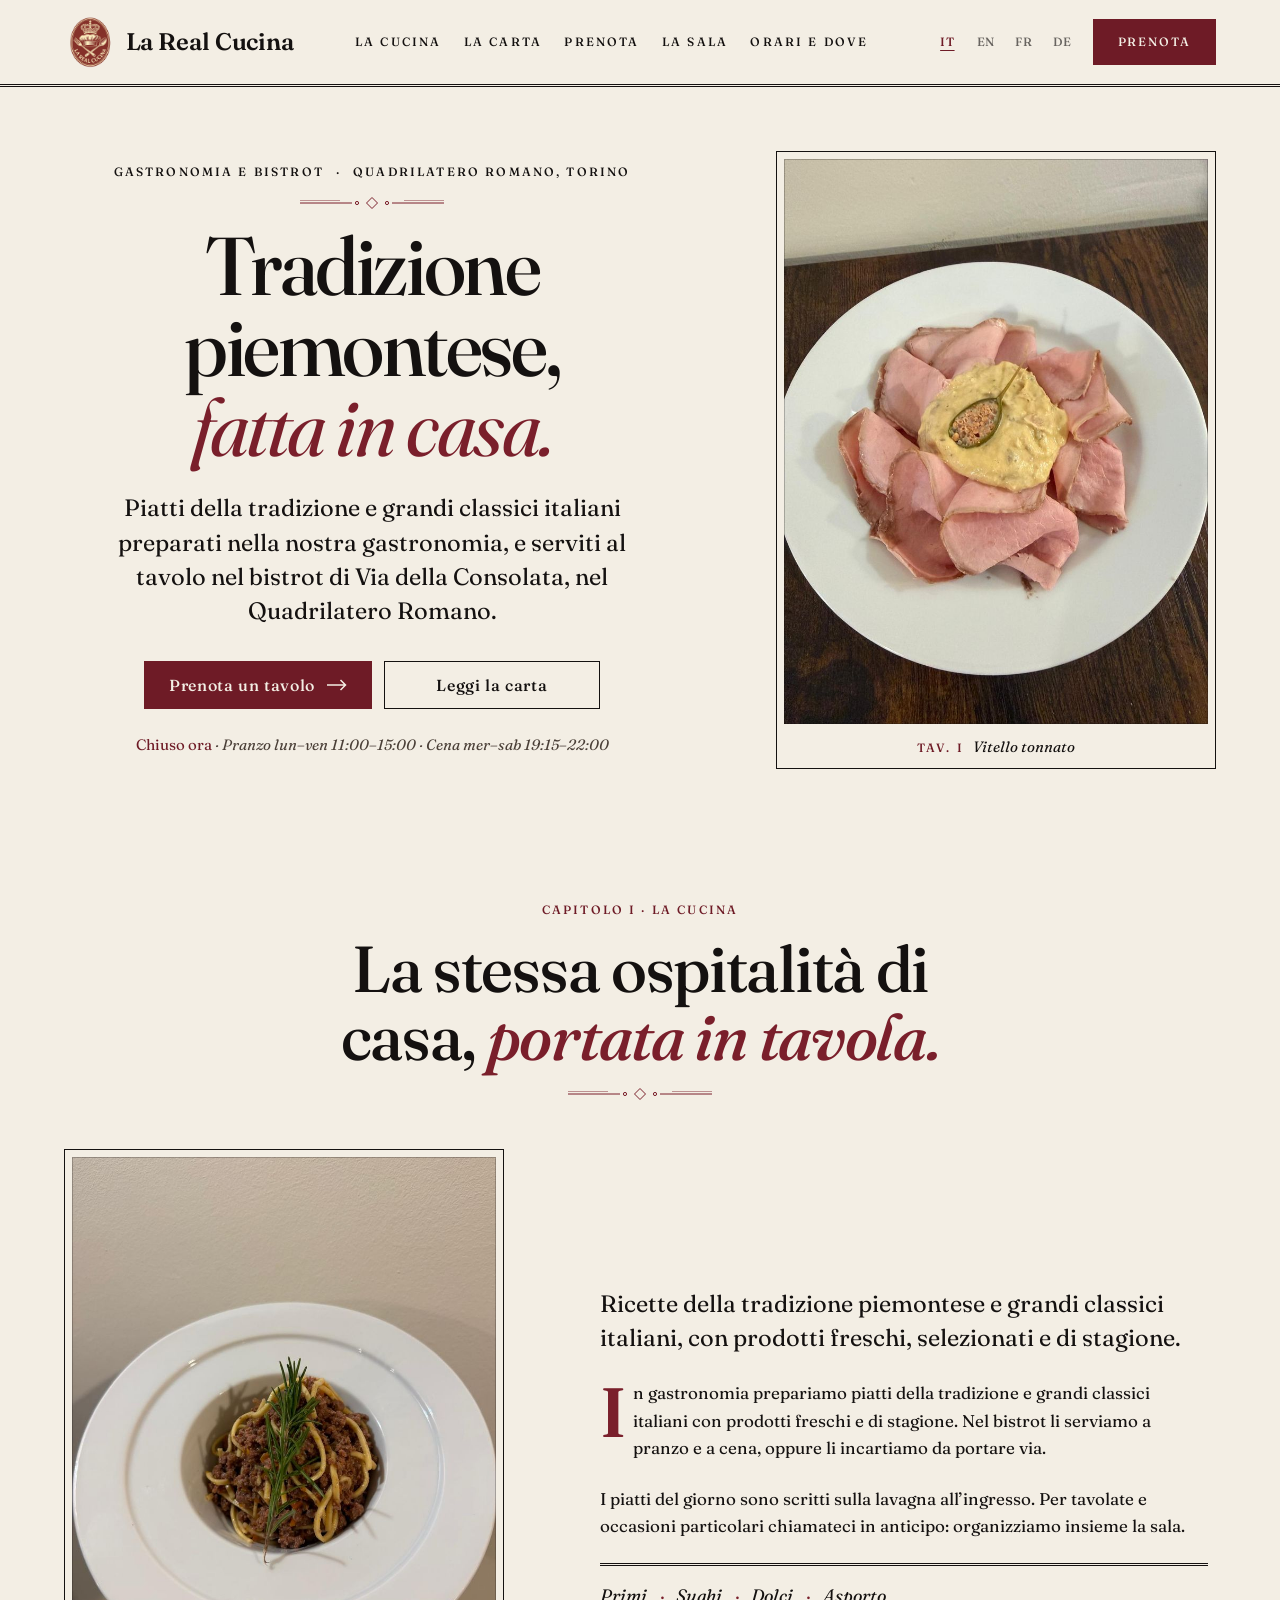
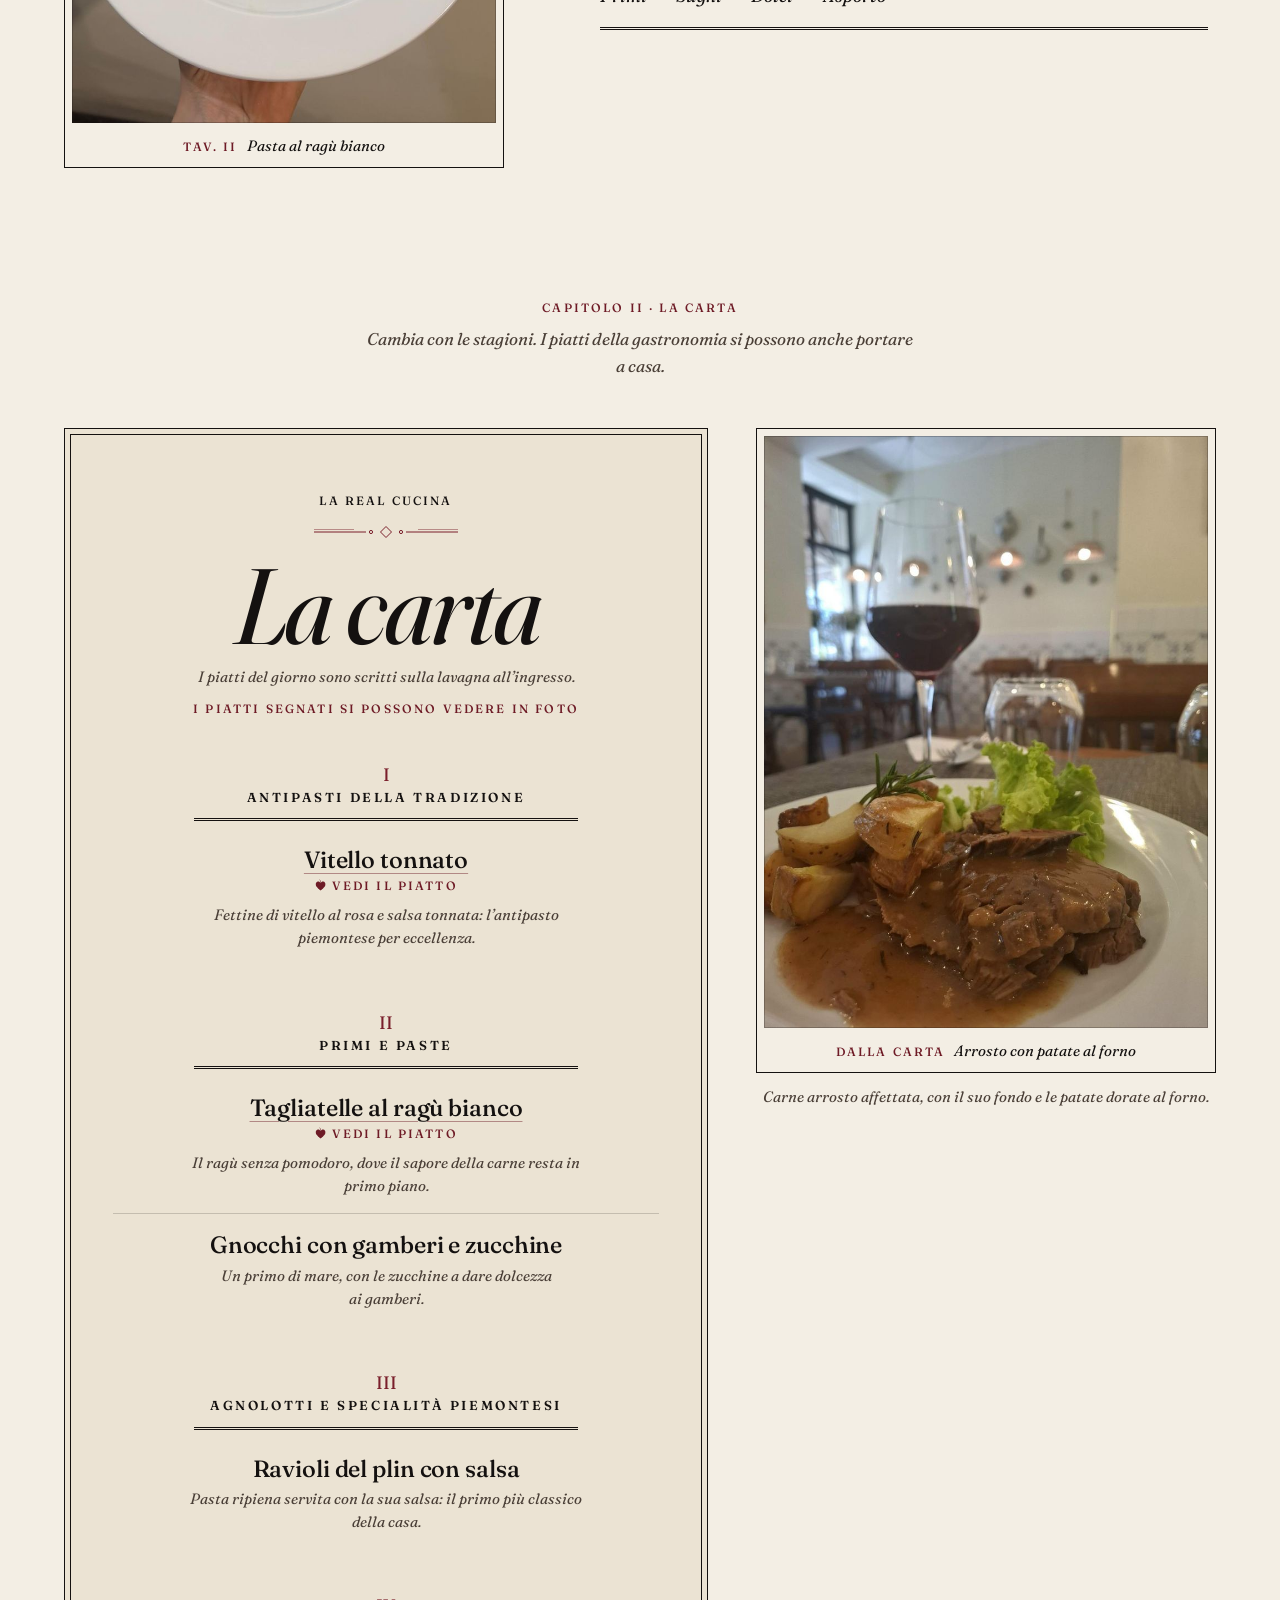
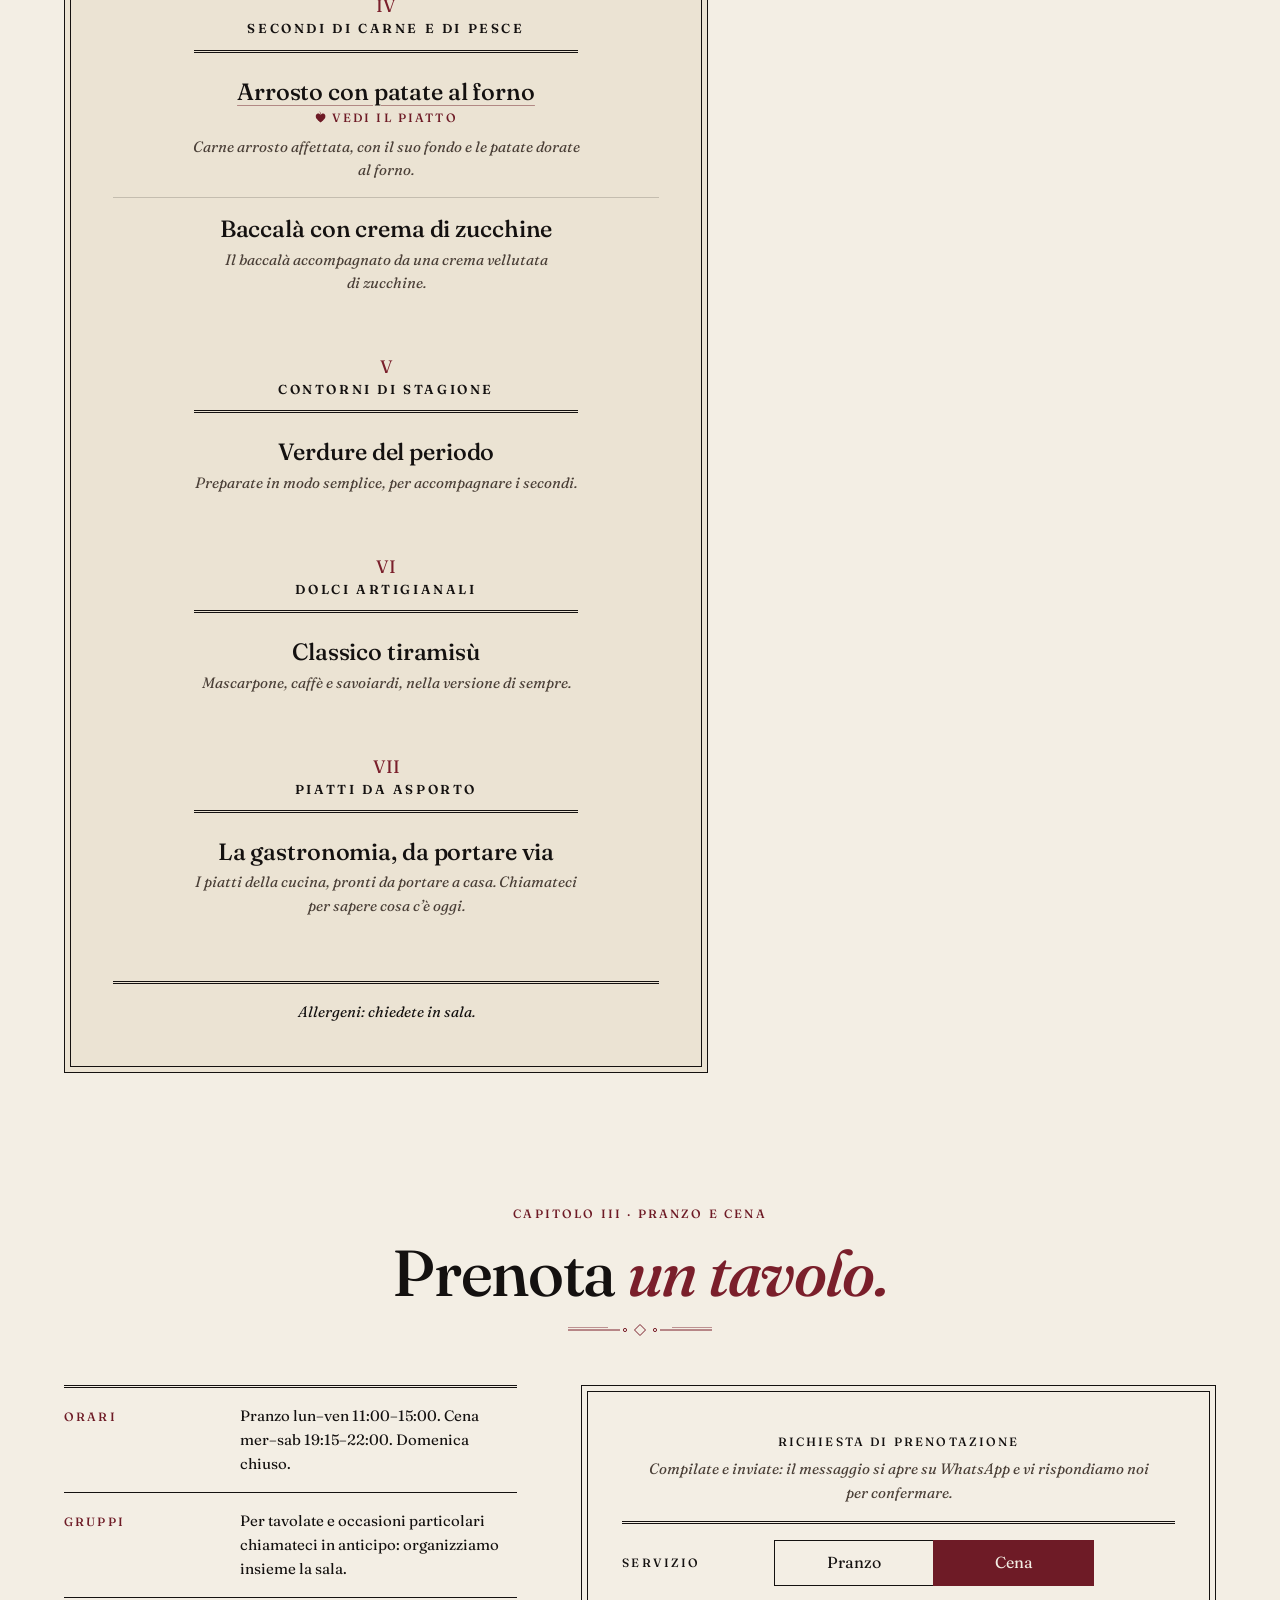
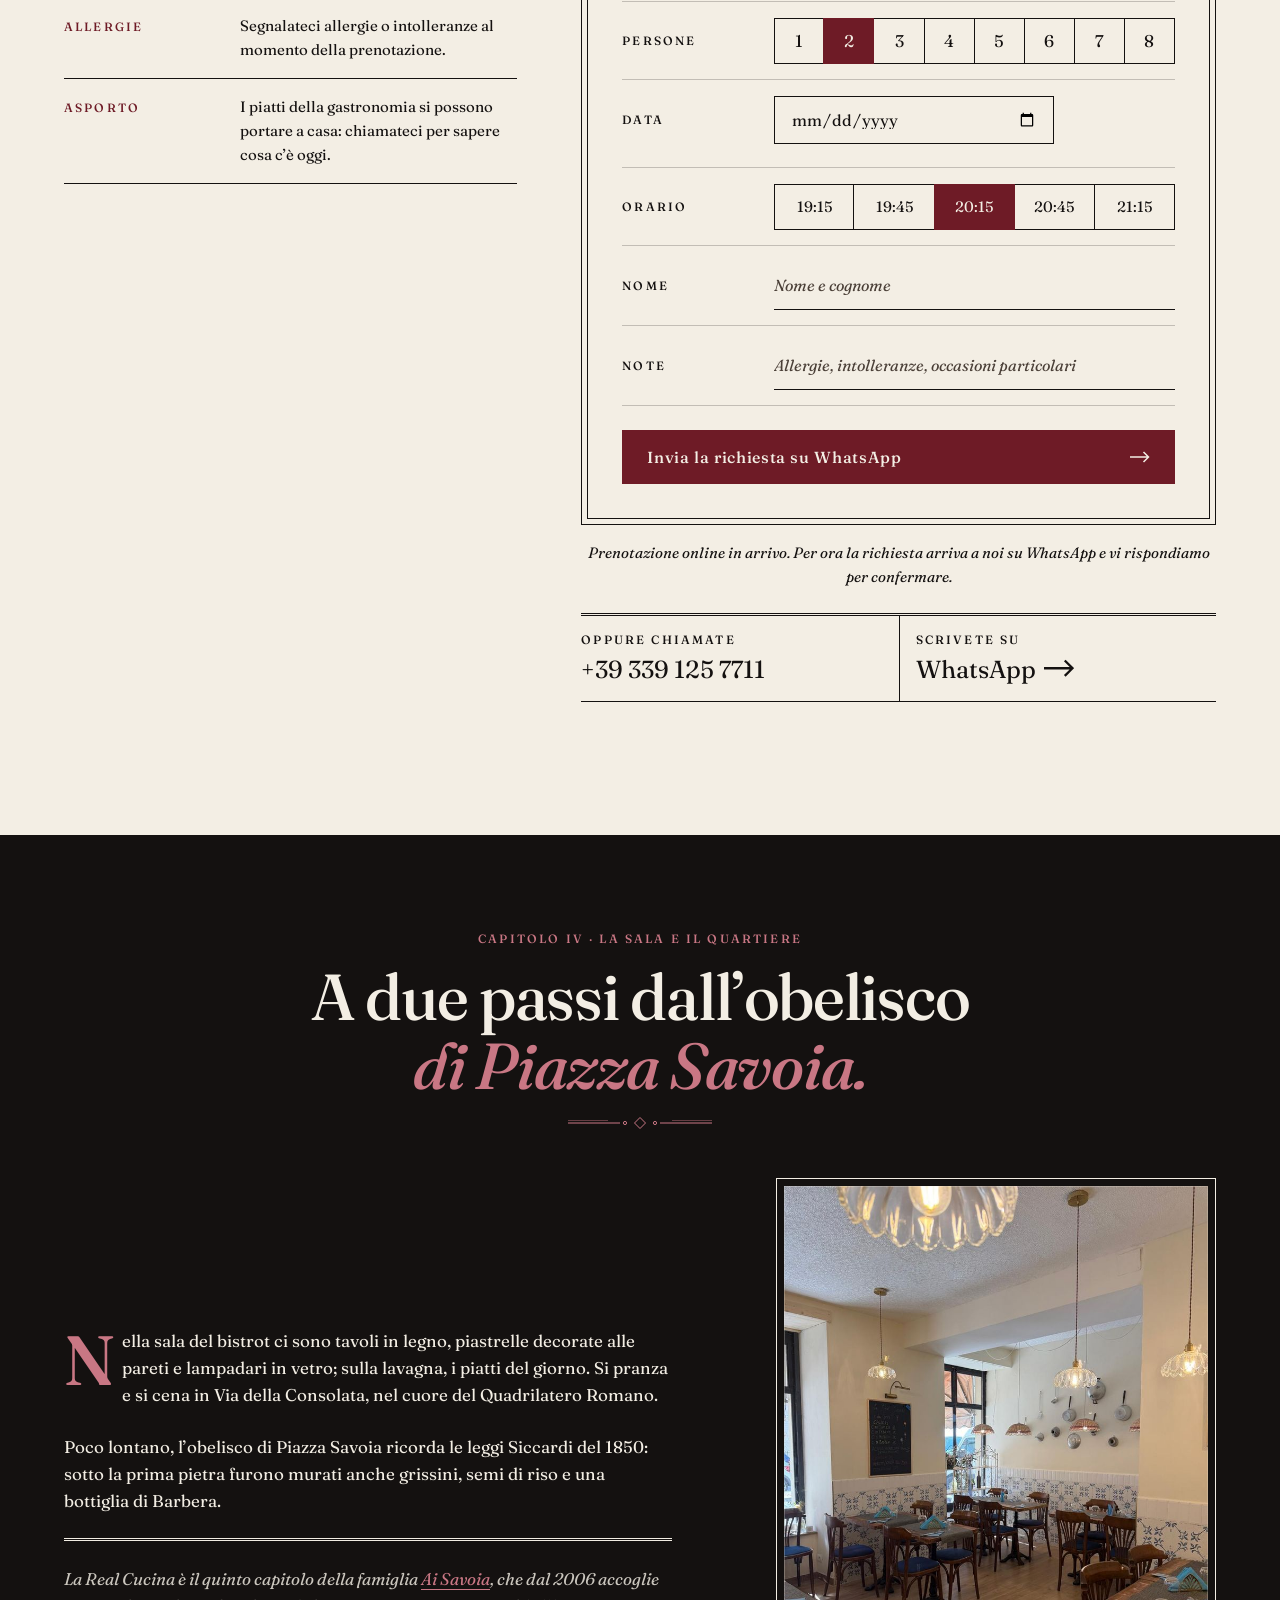
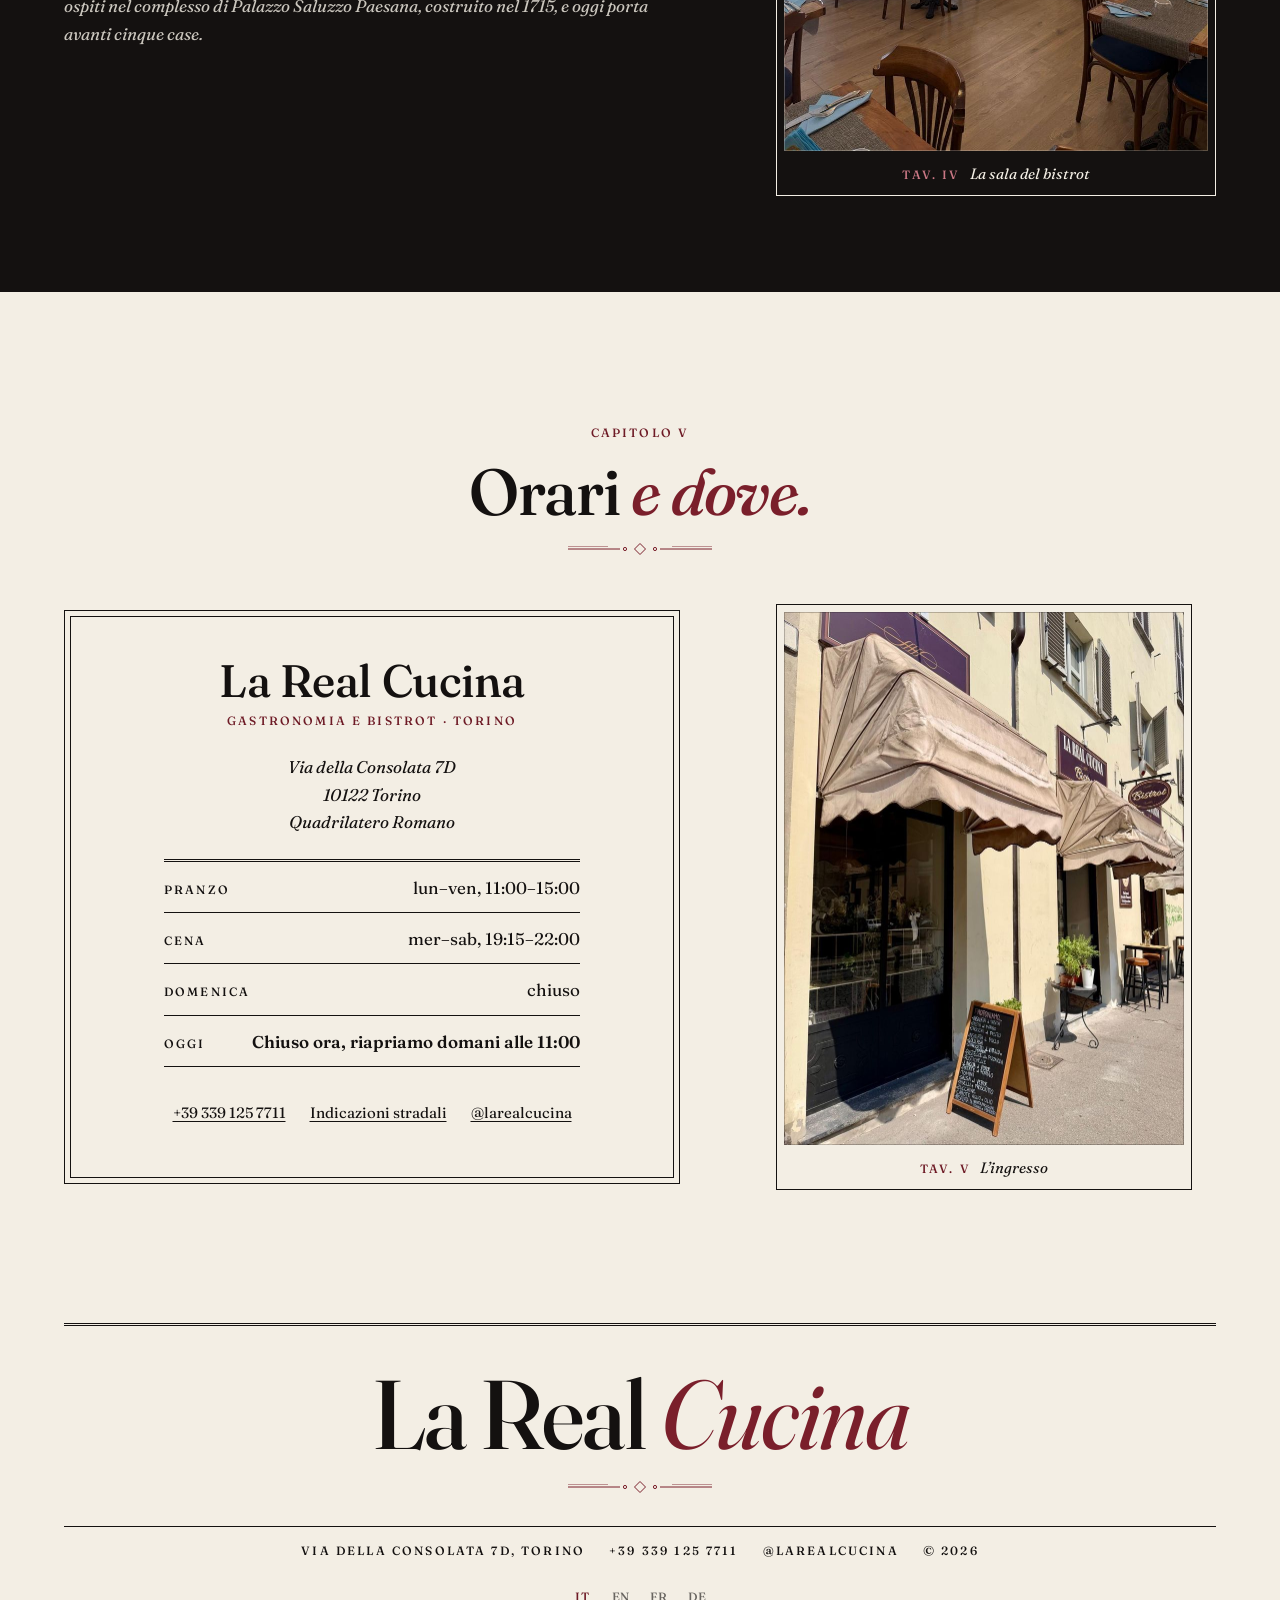
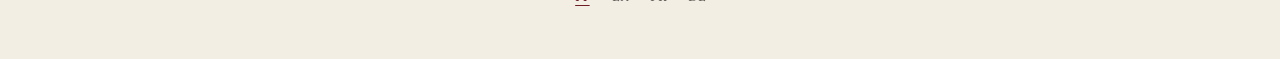
==== commit d8b9f553: "Sito in inglese, francese e tedesco (/en/ /fr/ /de/): pagine generate da tools/genera_lingue.py con " ====
--- a/index.html
+++ b/index.html
@@ -7,55 +7,89 @@
 <meta name="description" content="Gastronomia e bistrot della famiglia Ai Savoia in Via della Consolata 7D, Torino: cucina piemontese e classici italiani. Pranzo, cena e asporto. Prenota un tavolo.">
 <meta name="theme-color" content="#f3eee4">
 
-<!-- TODO: sostituire https://larealcucina.websardegna.xyz con il dominio definitivo (canonical, Open Graph, Twitter, JSON-LD) -->
-<link rel="canonical" href="https://larealcucina.websardegna.xyz/">
-<link rel="icon" type="image/png" sizes="48x48" href="assets/favicon-48.png">
-<link rel="apple-touch-icon" href="assets/apple-touch-icon.png">
+<link rel="canonical" href="https://larealcucina.it/">
+<link rel="alternate" hreflang="it" href="https://larealcucina.it/">
+<link rel="alternate" hreflang="en" href="https://larealcucina.it/en/">
+<link rel="alternate" hreflang="fr" href="https://larealcucina.it/fr/">
+<link rel="alternate" hreflang="de" href="https://larealcucina.it/de/">
+<link rel="alternate" hreflang="x-default" href="https://larealcucina.it/">
+<link rel="icon" type="image/png" sizes="48x48" href="/assets/favicon-48.png">
+<link rel="apple-touch-icon" href="/assets/apple-touch-icon.png">
 
 <meta property="og:type" content="restaurant">
 <meta property="og:locale" content="it_IT">
 <meta property="og:site_name" content="La Real Cucina">
 <meta property="og:title" content="La Real Cucina · Tradizione piemontese, fatta in casa">
 <meta property="og:description" content="La gastronomia e il bistrot di Ai Savoia, in Via della Consolata 7D a Torino: piatti della tradizione piemontese e grandi classici italiani, a pranzo, a cena e da asporto.">
-<meta property="og:url" content="https://larealcucina.websardegna.xyz/">
-<meta property="og:image" content="https://larealcucina.websardegna.xyz/assets/og-image.jpg">
+<meta property="og:url" content="https://larealcucina.it/">
+<meta property="og:image" content="https://larealcucina.it/assets/og-image.jpg">
 <meta property="og:image:width" content="1200">
 <meta property="og:image:height" content="630">
 <meta property="og:image:alt" content="La Real Cucina, gastronomia e bistrot in Via della Consolata a Torino">
 <meta name="twitter:card" content="summary_large_image">
 <meta name="twitter:title" content="La Real Cucina · Tradizione piemontese, fatta in casa">
 <meta name="twitter:description" content="La gastronomia e il bistrot di Ai Savoia nel Quadrilatero Romano di Torino. Prenota un tavolo.">
-<meta name="twitter:image" content="https://larealcucina.websardegna.xyz/assets/og-image.jpg">
-
-<link rel="preconnect" href="https://fonts.googleapis.com">
-<link rel="preconnect" href="https://fonts.gstatic.com" crossorigin>
-<link rel="preload" as="style" href="https://fonts.googleapis.com/css2?family=Fraunces:ital,opsz,wght@0,9..144,300..800;1,9..144,300..800&amp;display=swap">
-<link rel="stylesheet" href="https://fonts.googleapis.com/css2?family=Fraunces:ital,opsz,wght@0,9..144,300..800;1,9..144,300..800&amp;display=swap" media="print" onload="this.media='all'">
-<noscript><link rel="stylesheet" href="https://fonts.googleapis.com/css2?family=Fraunces:ital,opsz,wght@0,9..144,300..800;1,9..144,300..800&amp;display=swap"></noscript>
-<link rel="preload" as="image" href="assets/vitello-tonnato-800.jpg" imagesrcset="assets/vitello-tonnato-800.jpg 800w, assets/vitello-tonnato.jpg 1200w" imagesizes="(min-width: 1100px) 34vw, (min-width: 700px) 60vw, 90vw">
+<meta name="twitter:image" content="https://larealcucina.it/assets/og-image.jpg">
+
+<link rel="preload" as="font" type="font/woff2" href="/assets/fonts/fraunces-normal-latin.woff2" crossorigin>
+<style>
+@font-face {
+  font-family: 'Fraunces';
+  font-style: italic;
+  font-weight: 300 800;
+  font-display: swap;
+  src: url(/assets/fonts/fraunces-italic-latin-ext.woff2) format('woff2');
+  unicode-range: U+0100-02BA, U+02BD-02C5, U+02C7-02CC, U+02CE-02D7, U+02DD-02FF, U+0304, U+0308, U+0329, U+1D00-1DBF, U+1E00-1E9F, U+1EF2-1EFF, U+2020, U+20A0-20AB, U+20AD-20C4, U+2113, U+2C60-2C7F, U+A720-A7FF;
+}
+@font-face {
+  font-family: 'Fraunces';
+  font-style: italic;
+  font-weight: 300 800;
+  font-display: swap;
+  src: url(/assets/fonts/fraunces-italic-latin.woff2) format('woff2');
+  unicode-range: U+0000-00FF, U+0131, U+0152-0153, U+02BB-02BC, U+02C6, U+02DA, U+02DC, U+0304, U+0308, U+0329, U+2000-206F, U+20AC, U+2122, U+2191, U+2193, U+2212, U+2215, U+FEFF, U+FFFD;
+}
+@font-face {
+  font-family: 'Fraunces';
+  font-style: normal;
+  font-weight: 300 800;
+  font-display: swap;
+  src: url(/assets/fonts/fraunces-normal-latin-ext.woff2) format('woff2');
+  unicode-range: U+0100-02BA, U+02BD-02C5, U+02C7-02CC, U+02CE-02D7, U+02DD-02FF, U+0304, U+0308, U+0329, U+1D00-1DBF, U+1E00-1E9F, U+1EF2-1EFF, U+2020, U+20A0-20AB, U+20AD-20C4, U+2113, U+2C60-2C7F, U+A720-A7FF;
+}
+@font-face {
+  font-family: 'Fraunces';
+  font-style: normal;
+  font-weight: 300 800;
+  font-display: swap;
+  src: url(/assets/fonts/fraunces-normal-latin.woff2) format('woff2');
+  unicode-range: U+0000-00FF, U+0131, U+0152-0153, U+02BB-02BC, U+02C6, U+02DA, U+02DC, U+0304, U+0308, U+0329, U+2000-206F, U+20AC, U+2122, U+2191, U+2193, U+2212, U+2215, U+FEFF, U+FFFD;
+}
+</style>
+<link rel="preload" as="image" href="/assets/vitello-tonnato-800.jpg" imagesrcset="/assets/vitello-tonnato-800.jpg 800w, /assets/vitello-tonnato.jpg 1200w" imagesizes="(min-width: 1100px) 34vw, (min-width: 700px) 60vw, 90vw">
 
 <script>try{if(!localStorage.getItem('lrc-cms-v1')){document.documentElement.classList.add('cms-attesa');setTimeout(function(){document.documentElement.classList.remove('cms-attesa')},1500)}}catch(e){}</script>
 <style>.cms-attesa [data-k],.cms-attesa [data-img],.cms-attesa #carta-voci{visibility:hidden}</style>
-<script type="application/ld+json">
+<script type="application/ld+json" id="ld-json">
 {
   "@context": "https://schema.org",
   "@type": "Restaurant",
   "name": "La Real Cucina",
   "alternateName": "La Real Cucina, Gastronomia e Bistrot",
   "description": "Gastronomia e bistrot a gestione familiare di Ai Savoia, nel Quadrilatero Romano di Torino. Ricette della tradizione piemontese e grandi classici italiani con prodotti freschi, selezionati e di stagione: antipasti, primi, secondi di carne e di pesce, dolci artigianali e piatti da asporto.",
-  "url": "https://larealcucina.websardegna.xyz/",
+  "url": "https://larealcucina.it/",
   "image": [
-    "https://larealcucina.websardegna.xyz/assets/sala-interna.jpg",
-    "https://larealcucina.websardegna.xyz/assets/ingresso-estate.jpg",
-    "https://larealcucina.websardegna.xyz/assets/vitello-tonnato.jpg"
+    "https://larealcucina.it/assets/sala-interna.jpg",
+    "https://larealcucina.it/assets/ingresso-estate.jpg",
+    "https://larealcucina.it/assets/vitello-tonnato.jpg"
   ],
-  "logo": "https://larealcucina.websardegna.xyz/assets/logo-la-real-cucina.png",
+  "logo": "https://larealcucina.it/assets/logo-la-real-cucina.png",
   "telephone": "+39 339 125 7711",
   "email": "aisavoia.to@gmail.com",
   "priceRange": "€€",
   "servesCuisine": ["Piemontese", "Italiana"],
-  "acceptsReservations": "True",
-  "hasMenu": "https://larealcucina.websardegna.xyz/#carta",
+  "acceptsReservations": true,
+  "hasMenu": "https://larealcucina.it/#carta",
   "address": {
     "@type": "PostalAddress",
     "streetAddress": "Via della Consolata 7D",
@@ -187,7 +221,8 @@
   .head-act .btn{min-height:46px;padding:0 var(--s5)}
   .js .menu-btn{display:none}
 }
-@media (min-width:1100px) and (max-width:1279px){.head-tel{display:none}}
+@media (min-width:1100px) and (max-width:1439px){.head-tel{display:none}.head-act{gap:var(--s3)}}
+@media (min-width:1100px) and (max-width:1279px){.nav{gap:.85rem}.brand img{width:40px;height:40px}.head-act{gap:.6rem}.lingue a{min-width:1.9rem;padding:0 .1rem}}
 
 /* menu a tutto schermo (telefono e tablet) */
 .menu{position:fixed;inset:var(--head) 0 0;z-index:40;background:var(--carta);padding:var(--s6) var(--pad) calc(var(--bar) + var(--s6));overflow-y:auto;opacity:0;visibility:hidden;transition:opacity .25s var(--ease),visibility 0s linear .25s;text-align:center}
@@ -198,6 +233,17 @@
 .menu a:hover{color:var(--vino-testo)}
 .menu .menu-tel{font:400 var(--t-body)/1.5 var(--serif);border-bottom:0;margin-top:var(--s5)}
 @media (min-width:1100px){.menu{display:none}}
+.lingue{display:flex;gap:.15rem;align-items:center}
+.lingue a{display:inline-flex;align-items:center;justify-content:center;min-width:2.25rem;min-height:44px;padding:0 .2rem;text-decoration:none;color:inherit;opacity:.62;letter-spacing:.06em}
+.lingue a:hover{opacity:1;color:var(--vino-testo)}
+.lingue a[aria-current]{opacity:1;color:var(--vino-testo);text-decoration:underline;text-underline-offset:.3em}
+.head-act .lingue{display:none}
+@media (min-width:1100px){.head-act .lingue{display:flex}}
+.menu .menu-lingue{justify-content:center;margin-top:var(--s5)}
+.menu .menu-lingue a{display:inline-flex;flex-direction:row;min-height:48px;border:0;font:500 1rem/1 var(--serif);opacity:.7}
+.menu .menu-lingue a:first-child{border-top:0}
+.menu .menu-lingue a[aria-current]{opacity:1}
+.piede-lingue{justify-content:center;margin-top:var(--s4)}
 
 /* ---------- Tavole fotografiche: cornice sottile, foto intera 3:4 ---------- */
 .tavola{border:var(--filo);padding:7px;background:var(--carta)}
@@ -454,7 +500,7 @@
 
 <header class="testata">
 <div class="shell">
-<a class="brand" href="#top" aria-label="La Real Cucina, torna all’inizio"><img src="assets/logo-la-real-cucina.png" alt="" width="560" height="560" decoding="async">La Real Cucina</a>
+<a class="brand" href="#top" aria-label="La Real Cucina, torna all’inizio"><img src="/assets/logo-la-real-cucina.png" alt="" width="560" height="560" decoding="async">La Real Cucina</a>
 <nav class="nav sc" aria-label="Navigazione principale">
 <a href="#cucina">La cucina</a>
 <a href="#carta">La carta</a>
@@ -463,6 +509,7 @@
 <a href="#dove">Orari e dove</a>
 </nav>
 <div class="head-act">
+<nav class="lingue sc" aria-label="Lingua"><a href="/" lang="it" hreflang="it" aria-current="page">IT</a><a href="/en/" lang="en" hreflang="en">EN</a><a href="/fr/" lang="fr" hreflang="fr">FR</a><a href="/de/" lang="de" hreflang="de">DE</a></nav>
 <a class="head-tel tnum" href="tel:+393391257711" data-l="tel">+39 339 125 7711</a>
 <a class="btn btn-sc" data-booking href="#prenota">Prenota<span class="sr-only"> un tavolo</span></a>
 <button class="menu-btn sc" type="button" aria-expanded="false" aria-controls="menu">Menu</button>
@@ -476,6 +523,7 @@
 <a href="#sala"><span class="sc">IV</span>La sala e il quartiere</a>
 <a href="#dove"><span class="sc">V</span>Orari e dove</a>
 <a class="menu-tel tnum" href="tel:+393391257711" data-l="tel">Chiamate il +39 339 125 7711</a>
+<div class="lingue menu-lingue sc" role="navigation" aria-label="Lingua"><a href="/" lang="it" hreflang="it" aria-current="page">IT</a><a href="/en/" lang="en" hreflang="en">EN</a><a href="/fr/" lang="fr" hreflang="fr">FR</a><a href="/de/" lang="de" hreflang="de">DE</a></div>
 </nav>
 
 <main id="contenuto">
@@ -495,7 +543,7 @@
 <p class="cop-orari tnum"><span data-status>Pranzo e cena</span> <span data-k="cop_orari" data-t="testo">· Pranzo lun–ven 11:00–15:00 · Cena mer–sab 19:15–22:00</span></p>
 </div>
 <figure class="tavola cop-fig">
-<div class="img"><img data-img="cop_foto" src="assets/vitello-tonnato-800.jpg" srcset="assets/vitello-tonnato-800.jpg 800w, assets/vitello-tonnato.jpg 1200w" sizes="(min-width: 1100px) 34vw, (min-width: 700px) 60vw, 90vw" width="1200" height="1600" fetchpriority="high" decoding="async" alt="Vitello tonnato visto dall’alto: fettine di vitello rosa disposte a corona su un piatto bianco, con la salsa tonnata e un cappero al centro, su un tavolo di legno scuro"></div>
+<div class="img"><img data-img="cop_foto" src="/assets/vitello-tonnato-800.jpg" srcset="/assets/vitello-tonnato-800.jpg 800w, /assets/vitello-tonnato.jpg 1200w" sizes="(min-width: 1100px) 34vw, (min-width: 700px) 60vw, 90vw" width="1200" height="1600" fetchpriority="high" decoding="async" alt="Vitello tonnato visto dall’alto: fettine di vitello rosa disposte a corona su un piatto bianco, con la salsa tonnata e un cappero al centro, su un tavolo di legno scuro"></div>
 <figcaption><span class="sc">Tav. I</span><span data-k="cop_foto_titolo" data-t="testo">Vitello tonnato</span></figcaption>
 </figure>
 </div>
@@ -510,7 +558,7 @@
 </div>
 <div class="cucina-grid">
 <figure class="tavola cucina-fig rivela">
-<div class="img"><img data-img="cuc_foto" src="assets/piatto-pasta-800.jpg" srcset="assets/piatto-pasta-800.jpg 800w, assets/piatto-pasta.jpg 1200w" sizes="(min-width: 900px) 30rem, 90vw" width="1200" height="1600" loading="lazy" decoding="async" alt="Pasta al ragù bianco con un rametto di rosmarino, in un piatto bianco a tesa larga tenuto in mano"></div>
+<div class="img"><img data-img="cuc_foto" src="/assets/piatto-pasta-800.jpg" srcset="/assets/piatto-pasta-800.jpg 800w, /assets/piatto-pasta.jpg 1200w" sizes="(min-width: 900px) 30rem, 90vw" width="1200" height="1600" loading="lazy" decoding="async" alt="Pasta al ragù bianco con un rametto di rosmarino, in un piatto bianco a tesa larga tenuto in mano"></div>
 <figcaption><span class="sc">Tav. II</span><span data-k="cuc_foto_titolo" data-t="testo">Pasta al ragù bianco</span></figcaption>
 </figure>
 <div class="cucina-txt rivela">
@@ -546,26 +594,26 @@
 <div class="cat">
 <div class="cat-t"><span class="r" aria-hidden="true">I</span><h3>Antipasti della tradizione</h3></div>
 <ul class="voci">
-<li class="piatto" data-foto="assets/vitello-tonnato.jpg" data-alt="Vitello tonnato visto dall’alto, con la salsa tonnata e un cappero al centro"><h4 class="p-nome">Vitello tonnato</h4><p class="p-desc">Fettine di vitello rosa e salsa tonnata: l’antipasto piemontese per eccellenza.</p></li>
+<li class="piatto" data-foto="/assets/vitello-tonnato.jpg" data-alt="Vitello tonnato visto dall’alto, con la salsa tonnata e un cappero al centro"><h4 class="p-nome">Vitello tonnato</h4><p class="p-desc">Fettine di vitello al rosa e salsa tonnata: l’antipasto piemontese per eccellenza.</p></li>
 </ul>
 </div>
 <div class="cat">
 <div class="cat-t"><span class="r" aria-hidden="true">II</span><h3>Primi e paste</h3></div>
 <ul class="voci">
-<li class="piatto" data-foto="assets/piatto-pasta.jpg" data-alt="Pasta al ragù bianco con un rametto di rosmarino, in un piatto bianco a tesa larga"><h4 class="p-nome">Tagliatelle al ragù bianco</h4><p class="p-desc">Il ragù senza pomodoro, dove il sapore della carne resta in primo piano.</p></li>
+<li class="piatto" data-foto="/assets/piatto-pasta.jpg" data-alt="Pasta al ragù bianco con un rametto di rosmarino, in un piatto bianco a tesa larga"><h4 class="p-nome">Tagliatelle al ragù bianco</h4><p class="p-desc">Il ragù senza pomodoro, dove il sapore della carne resta in primo piano.</p></li>
 <li class="piatto"><h4 class="p-nome">Gnocchi con gamberi e zucchine</h4><p class="p-desc">Un primo di mare, con le zucchine a dare dolcezza ai gamberi.</p></li>
 </ul>
 </div>
 <div class="cat">
 <div class="cat-t"><span class="r" aria-hidden="true">III</span><h3>Agnolotti e specialità piemontesi</h3></div>
 <ul class="voci">
-<li class="piatto"><h4 class="p-nome">Ravioli con salsa</h4><p class="p-desc">Pasta ripiena servita con la sua salsa: il primo più classico della casa.</p></li>
+<li class="piatto"><h4 class="p-nome">Ravioli del plin con salsa</h4><p class="p-desc">Pasta ripiena servita con la sua salsa: il primo più classico della casa.</p></li>
 </ul>
 </div>
 <div class="cat">
 <div class="cat-t"><span class="r" aria-hidden="true">IV</span><h3>Secondi di carne e di pesce</h3></div>
 <ul class="voci">
-<li class="piatto" data-foto="assets/piatto-carne-patate.jpg" data-alt="Arrosto affettato con il suo fondo, patate al forno al rosmarino e insalata, accanto a un calice di vino rosso"><h4 class="p-nome">Arrosto con patate al forno</h4><p class="p-desc">Carne arrosto affettata, con il suo fondo e le patate dorate al forno.</p></li>
+<li class="piatto" data-foto="/assets/piatto-carne-patate.jpg" data-alt="Arrosto affettato con il suo fondo, patate al forno al rosmarino e insalata, accanto a un calice di vino rosso"><h4 class="p-nome">Arrosto con patate al forno</h4><p class="p-desc">Carne arrosto affettata, con il suo fondo e le patate dorate al forno.</p></li>
 <li class="piatto"><h4 class="p-nome">Baccalà con crema di zucchine</h4><p class="p-desc">Il baccalà accompagnato da una crema vellutata di zucchine.</p></li>
 </ul>
 </div>
@@ -594,7 +642,7 @@
 
 <div class="carta-tav" aria-hidden="true">
 <figure class="tavola">
-<div class="img"><img id="tav-img" src="assets/piatto-carne-patate-800.jpg" srcset="assets/piatto-carne-patate-800.jpg 800w, assets/piatto-carne-patate.jpg 1200w" sizes="34vw" width="1200" height="1600" loading="lazy" decoding="async" alt=""><div class="tav-vuota" id="tav-vuota" hidden><span class="sc">La Real Cucina</span><svg class="fregio" aria-hidden="true"><use href="#fregio-s"/></svg><span class="nome" id="tav-vuota-nome"></span></div></div>
+<div class="img"><img id="tav-img" src="/assets/piatto-carne-patate-800.jpg" srcset="/assets/piatto-carne-patate-800.jpg 800w, /assets/piatto-carne-patate.jpg 1200w" sizes="34vw" width="1200" height="1600" loading="lazy" decoding="async" alt=""><div class="tav-vuota" id="tav-vuota" hidden><span class="sc">La Real Cucina</span><svg class="fregio" aria-hidden="true"><use href="#fregio-s"/></svg><span class="nome" id="tav-vuota-nome"></span></div></div>
 <figcaption><span class="sc">Dalla carta</span><span id="tav-nome">Arrosto con patate al forno</span></figcaption>
 </figure>
 <p class="tav-desc" id="tav-desc">Carne arrosto affettata, con il suo fondo e le patate dorate al forno.</p>
@@ -699,13 +747,13 @@
 </div>
 <div class="sala-grid">
 <figure class="tavola sala-fig rivela">
-<div class="img"><img data-img="sal_foto" src="assets/sala-interna-800.jpg" srcset="assets/sala-interna-800.jpg 800w, assets/sala-interna.jpg 1200w" sizes="(min-width: 900px) 30rem, 90vw" width="1200" height="1600" loading="lazy" decoding="async" alt="La sala del bistrot: tavoli in legno apparecchiati, sedie dalla seduta blu, piastrelle decorate alle pareti, lampadari in vetro e una lavagna"></div>
+<div class="img"><img data-img="sal_foto" src="/assets/sala-interna-800.jpg" srcset="/assets/sala-interna-800.jpg 800w, /assets/sala-interna.jpg 1200w" sizes="(min-width: 900px) 30rem, 90vw" width="1200" height="1600" loading="lazy" decoding="async" alt="La sala del bistrot: tavoli in legno apparecchiati, sedie dalla seduta blu, piastrelle decorate alle pareti, lampadari in vetro e una lavagna"></div>
 <figcaption><span class="sc">Tav. IV</span><span data-k="sal_foto_titolo" data-t="testo">La sala del bistrot</span></figcaption>
 </figure>
 <div class="sala-txt rivela">
 <p class="capolettera" data-k="sal_testo1" data-t="testo">Nella sala del bistrot ci sono tavoli in legno, piastrelle decorate alle pareti e lampadari in vetro; sulla lavagna, i piatti del giorno. Si pranza e si cena in Via della Consolata, nel cuore del Quadrilatero Romano.</p>
 <p data-k="sal_testo2" data-t="testo">Poco lontano, l’obelisco di Piazza Savoia ricorda le leggi Siccardi del 1850: sotto la prima pietra furono murati anche grissini, semi di riso e una bottiglia di Barbera.</p>
-<p class="famiglia" data-k="sal_famiglia" data-t="testo">La Real Cucina è il quinto capitolo della famiglia <a href="https://www.aisavoia.it/">Ai Savoia</a>, che dal 2006 accoglie ospiti nel complesso di Palazzo Saluzzo Paesana, costruito nel 1715, e oggi porta avanti cinque case.</p>
+<p class="famiglia" data-k="sal_famiglia" data-t="testo">La Real Cucina è il quinto capitolo della famiglia <a href="https://www.aisavoia.it/" target="_blank" rel="noopener">Ai Savoia</a>, che dal 2006 accoglie ospiti nel complesso di Palazzo Saluzzo Paesana, costruito nel 1715, e oggi porta avanti cinque case.</p>
 </div>
 </div>
 </div>
@@ -735,7 +783,7 @@
 </div>
 </div>
 <figure class="tavola dove-fig">
-<div class="img"><img data-img="dov_foto" src="assets/ingresso-estate-800.jpg" srcset="assets/ingresso-estate-800.jpg 800w, assets/ingresso-estate.jpg 1200w" sizes="(min-width: 900px) 26rem, 90vw" width="1200" height="1600" loading="lazy" decoding="async" alt="L’ingresso de La Real Cucina in Via della Consolata 7D: tende color sabbia, l’insegna Bistrot e la lavagna con i piatti del giorno sul marciapiede"></div>
+<div class="img"><img data-img="dov_foto" src="/assets/ingresso-estate-800.jpg" srcset="/assets/ingresso-estate-800.jpg 800w, /assets/ingresso-estate.jpg 1200w" sizes="(min-width: 900px) 26rem, 90vw" width="1200" height="1600" loading="lazy" decoding="async" alt="L’ingresso de La Real Cucina in Via della Consolata 7D: tende color sabbia, l’insegna Bistrot e la lavagna con i piatti del giorno sul marciapiede"></div>
 <figcaption><span class="sc">Tav. V</span><span data-k="dov_foto_titolo" data-t="testo">L’ingresso</span></figcaption>
 </figure>
 </div>
@@ -752,6 +800,7 @@
 <a href="https://www.instagram.com/larealcucina/" data-l="ig" target="_blank" rel="noopener">@larealcucina</a>
 <span>© <span id="anno">2026</span></span>
 </div>
+<nav class="lingue piede-lingue sc" aria-label="Lingua"><a href="/" lang="it" hreflang="it" aria-current="page">IT</a><a href="/en/" lang="en" hreflang="en">EN</a><a href="/fr/" lang="fr" hreflang="fr">FR</a><a href="/de/" lang="de" hreflang="de">DE</a></nav>
 </footer>
 
 <nav class="barra" aria-label="Prenota o contatta">
@@ -787,6 +836,51 @@
 (function(){
 'use strict';
 var doc = document.documentElement;
+
+/* ---------- Lingua della pagina ----------
+   Le pagine /en/ /fr/ /de/ sono generate da questa (tools/genera_lingue.py).
+   Qui ci sono solo i testi scritti dal codice; il resto è già tradotto nell'HTML. */
+var LANG = (doc.lang || 'it').slice(0, 2);
+var IT = LANG === 'it';
+var fh = function(h){ return String(h).replace(':', 'h'); };
+var UI = {
+  it: {menu:'Menu', chiudi:'Chiudi', giorni:['domenica','lunedì','martedì','mercoledì','giovedì','venerdì','sabato'], servizi:{pranzo:'pranzo', cena:'cena'}, e:' e ',
+       aperto:'Aperto ora', apertoFino:function(h){ return 'Aperto ora, fino alle ' + h; }, apriamo:function(h){ return 'Apriamo alle ' + h; }, chiusoApriamo:function(h){ return 'Chiuso ora, apriamo alle ' + h; }, chiuso:'Chiuso ora',
+       riapriamo:function(g, h){ return 'Chiuso ora, riapriamo ' + (g === null ? 'domani' : this.giorni[g]) + ' alle ' + h; },
+       giornoChiuso:function(g){ return (g === 0 ? 'La ' : 'Il ') + this.giorni[g] + ' siamo chiusi: scegliete un altro giorno.'; },
+       soloA:function(g, sv){ return (g === 0 ? 'La ' : 'Il ') + this.giorni[g] + ' siamo aperti solo a ' + sv + '.'; },
+       chiamate:'Chiamate il ', vedi:'Vedi il piatto', lavagna:'La carta di oggi è scritta sulla lavagna all’ingresso: chiamateci per sapere cosa c’è.', lingua:''},
+  en: {menu:'Menu', chiudi:'Close', giorni:['Sunday','Monday','Tuesday','Wednesday','Thursday','Friday','Saturday'], servizi:{pranzo:'lunch', cena:'dinner'}, e:' and ',
+       aperto:'Open now', apertoFino:function(h){ return 'Open now, until ' + h; }, apriamo:function(h){ return 'Opening at ' + h; }, chiusoApriamo:function(h){ return 'Closed now, opening at ' + h; }, chiuso:'Closed now',
+       riapriamo:function(g, h){ return 'Closed now, reopening ' + (g === null ? 'tomorrow' : 'on ' + this.giorni[g]) + ' at ' + h; },
+       giornoChiuso:function(g){ return 'We are closed on ' + this.giorni[g] + 's: please choose another day.'; },
+       soloA:function(g, sv){ return 'On ' + this.giorni[g] + 's we are only open for ' + sv + '.'; },
+       chiamate:'Call ', vedi:'See the dish', lavagna:'Today’s menu is written on the blackboard at the entrance: call us to find out what’s on.', lingua:'inglese'},
+  fr: {menu:'Menu', chiudi:'Fermer', giorni:['dimanche','lundi','mardi','mercredi','jeudi','vendredi','samedi'], servizi:{pranzo:'le déjeuner', cena:'le dîner'}, e:' et ',
+       aperto:'Ouvert', apertoFino:function(h){ return 'Ouvert jusqu’à ' + fh(h); }, apriamo:function(h){ return 'Ouverture à ' + fh(h); }, chiusoApriamo:function(h){ return 'Fermé, ouverture à ' + fh(h); }, chiuso:'Fermé',
+       riapriamo:function(g, h){ return 'Fermé, réouverture ' + (g === null ? 'demain' : this.giorni[g]) + ' à ' + fh(h); },
+       giornoChiuso:function(g){ return 'Le ' + this.giorni[g] + ' nous sommes fermés : choisissez un autre jour.'; },
+       soloA:function(g, sv){ return 'Le ' + this.giorni[g] + ' nous sommes ouverts seulement pour ' + sv + '.'; },
+       chiamate:'Appelez le ', vedi:'Voir le plat', lavagna:'La carte du jour est écrite sur l’ardoise à l’entrée : appelez-nous pour savoir ce qu’il y a.', lingua:'francese'},
+  de: {menu:'Menü', chiudi:'Schließen', giorni:['Sonntag','Montag','Dienstag','Mittwoch','Donnerstag','Freitag','Samstag'], servizi:{pranzo:'mittags', cena:'abends'}, e:' und ',
+       aperto:'Jetzt geöffnet', apertoFino:function(h){ return 'Jetzt geöffnet, bis ' + h + ' Uhr'; }, apriamo:function(h){ return 'Wir öffnen um ' + h + ' Uhr'; }, chiusoApriamo:function(h){ return 'Jetzt geschlossen, wir öffnen um ' + h + ' Uhr'; }, chiuso:'Jetzt geschlossen',
+       riapriamo:function(g, h){ return 'Jetzt geschlossen, wieder geöffnet ' + (g === null ? 'morgen' : 'am ' + this.giorni[g]) + ' um ' + h + ' Uhr'; },
+       giornoChiuso:function(g){ return 'Am ' + this.giorni[g] + ' haben wir geschlossen: Bitte wählen Sie einen anderen Tag.'; },
+       soloA:function(g, sv){ return 'Am ' + this.giorni[g] + ' haben wir nur ' + sv + ' geöffnet.'; },
+       chiamate:'Rufen Sie an: ', vedi:'Gericht ansehen', lavagna:'Die Tageskarte steht auf der Tafel am Eingang: Rufen Sie uns an, um zu erfahren, was es heute gibt.', lingua:'tedesco'}
+}[LANG] || null;
+if (!UI) { LANG = 'it'; IT = true; }
+UI = UI || {};
+var leggiJSON = function(id){ try { var el = document.getElementById(id); return el ? JSON.parse(el.textContent) : {}; } catch (e) { return {}; } };
+// pagine straniere: carta tradotta (chiave = testo italiano) e testi italiani di partenza
+var MENU_TR = leggiJSON('menu-tradotto');
+var TESTI_IT = leggiJSON('testi-it');
+var TR_PANNELLO = {};
+var traduci = function(t){
+  if (IT || !t) return t;
+  var k = String(t).trim();
+  return TR_PANNELLO['menu:' + k] || MENU_TR[k] || t;
+};
 doc.classList.add('js');
 document.getElementById('anno').textContent = new Date().getFullYear();
 
@@ -795,7 +889,7 @@
 var menu = document.getElementById('menu');
 var setMenu = function(open){
   btn.setAttribute('aria-expanded', String(open));
-  btn.textContent = open ? 'Chiudi' : 'Menu';
+  btn.textContent = open ? UI.chiudi : UI.menu;
   menu.classList.toggle('open', open);
 };
 btn.addEventListener('click', function(){ setMenu(btn.getAttribute('aria-expanded') !== 'true'); });
@@ -806,18 +900,22 @@
    Tutti i "Prenota" portano al modulo (#prenota), che invia la richiesta su WhatsApp.
    Quando il link Pienissimo sarà reale, il pulsante online compare e header, copertina e barra puntano lì. */
 var online = document.getElementById('booking-link');
+// link originali dei pulsanti "Prenota" (portano al modulo), per tornarci se il link online viene tolto
+document.querySelectorAll('[data-booking]').forEach(function(a){ a.setAttribute('data-href-orig', a.getAttribute('href')); });
 var applicaPrenotazione = function(link){
-  if (link) online.href = link;
-  if (/^https:\/\//.test(online.href) && online.href.indexOf('example.com') === -1) {
-    online.hidden = false;
-    document.getElementById('booking-note').hidden = true;
-    document.querySelectorAll('[data-booking]').forEach(function(a){ a.href = online.href; a.target = '_blank'; a.rel = 'noopener'; });
-  }
+  if (link !== undefined) online.href = link || 'https://prenotazioni.example.com/';
+  var attivo = /^https:\/\//.test(online.href) && online.href.indexOf('example.com') === -1;
+  online.hidden = !attivo;
+  document.getElementById('booking-note').hidden = attivo;
+  document.querySelectorAll('[data-booking]').forEach(function(a){
+    if (attivo) { a.href = online.href; a.target = '_blank'; a.rel = 'noopener'; }
+    else { a.setAttribute('href', a.getAttribute('data-href-orig')); a.removeAttribute('target'); a.removeAttribute('rel'); }
+  });
 };
 applicaPrenotazione();
 
 /* ---------- Orari dal vivo, ora di Roma ---------- */
-var giorni = ['domenica','lunedì','martedì','mercoledì','giovedì','venerdì','sabato'];
+var giorni = UI.giorni;
 var slots = {0:[],1:[[660,900,'pranzo']],2:[[660,900,'pranzo']],3:[[660,900,'pranzo'],[1155,1320,'cena']],4:[[660,900,'pranzo'],[1155,1320,'cena']],5:[[660,900,'pranzo'],[1155,1320,'cena']],6:[[1155,1320,'cena']]};
 // dal pannello: {"1":{"pranzo":"11:00-15:00","cena":""}, ...}
 var minuti = function(t){ var m = /^(\d{1,2})[:.](\d{2})$/.exec(String(t || '').trim()); return m ? (+m[1]) * 60 + (+m[2]) : NaN; };
@@ -842,11 +940,11 @@
   var day = ['Sun','Mon','Tue','Wed','Thu','Fri','Sat'].indexOf(get('weekday'));
   var mins = (parseInt(get('hour'),10)%24)*60 + parseInt(get('minute'),10);
   var oggi = slots[day];
-  for (var i=0;i<oggi.length;i++) if (mins >= oggi[i][0] && mins < oggi[i][1]) return {open:true, servizio:oggi[i][2], short:'Aperto ora', long:'Aperto ora, fino alle ' + hm(oggi[i][1])};
-  for (i=0;i<oggi.length;i++) if (mins < oggi[i][0]) return {open:false, short:'Apriamo alle ' + hm(oggi[i][0]), long:'Chiuso ora, apriamo alle ' + hm(oggi[i][0])};
+  for (var i=0;i<oggi.length;i++) if (mins >= oggi[i][0] && mins < oggi[i][1]) return {open:true, servizio:oggi[i][2], short:UI.aperto, long:UI.apertoFino(hm(oggi[i][1]))};
+  for (i=0;i<oggi.length;i++) if (mins < oggi[i][0]) return {open:false, short:UI.apriamo(hm(oggi[i][0])), long:UI.chiusoApriamo(hm(oggi[i][0]))};
   for (var k=1;k<=7;k++) {
     var d = (day + k) % 7;
-    if (slots[d].length) return {open:false, short:'Chiuso ora', long:'Chiuso ora, riapriamo ' + (k===1 ? 'domani' : giorni[d]) + ' alle ' + hm(slots[d][0][0])};
+    if (slots[d].length) return {open:false, short:UI.chiuso, long:UI.riapriamo(k===1 ? null : d, hm(slots[d][0][0]))};
   }
 };
 var render = function(){
@@ -879,9 +977,8 @@
   var g = new Date(data.value + 'T12:00').getDay();
   var sv = val('servizio');
   var aperti = (slots[g] || []).map(function(x){ return x[2]; });
-  var art = g === 0 ? 'La ' : 'Il ';
-  if (!aperti.length) err.textContent = art + giorni[g] + ' siamo chiusi: scegliete un altro giorno.';
-  else if (aperti.indexOf(sv) === -1) err.textContent = art + giorni[g] + ' siamo aperti solo a ' + aperti.join(' e ') + '.';
+  if (!aperti.length) err.textContent = UI.giornoChiuso(g);
+  else if (aperti.indexOf(sv) === -1) err.textContent = UI.soloA(g, aperti.map(function(x){ return UI.servizi[x]; }).join(UI.e));
   return !err.textContent;
 };
 data.addEventListener('change', controlla);
@@ -931,6 +1028,7 @@
   var note = document.getElementById('note').value.trim();
   if (nome) righe.push('Nome: ' + nome);
   if (note) righe.push('Note: ' + note);
+  if (UI.lingua) righe.push('Lingua del cliente: ' + UI.lingua);
   document.getElementById('wa-text').value = righe.join('\n');
 });
 
@@ -966,8 +1064,8 @@
 var CON_800 = {'vitello-tonnato.jpg':1,'piatto-pasta.jpg':1,'piatto-carne-patate.jpg':1,'sala-interna.jpg':1,'ingresso-estate.jpg':1};
 
 var srcset = function(src){
-  var m = /^assets\/([\w\-]+)\.jpg$/.exec(src);
-  if (m && CON_800[m[1] + '.jpg']) return 'assets/' + m[1] + '-800.jpg 800w, ' + src + ' 1200w';
+  var m = /^\/?assets\/([\w\-]+)\.jpg$/.exec(src);
+  if (m && CON_800[m[1] + '.jpg']) return '/assets/' + m[1] + '-800.jpg 800w, /assets/' + m[1] + '.jpg 1200w';
   return '';
 };
 var setImg = function(img, src, alt){
@@ -1066,7 +1164,7 @@
     var v = document.createElement('span');
     v.className = 'p-vedi sc';
     v.innerHTML = '<svg class="foglia" aria-hidden="true"><use href="#foglia-s"/></svg>';
-    v.appendChild(document.createTextNode('Vedi il piatto'));
+    v.appendChild(document.createTextNode(UI.vedi));
     b.appendChild(v);
     h.appendChild(b);
   });
@@ -1091,7 +1189,7 @@
 // testo del pannello -> HTML sicuro: *corsivo*, [testo](https://...), a capo
 var marcatura = function(t){
   var h = esc(t);
-  h = h.replace(/\[([^\]]+)\]\((https?:\/\/[^\s)]+|tel:[^\s)]+|mailto:[^\s)]+)\)/g, '<a href="$2">$1</a>');
+  h = h.replace(/\[([^\]]+)\]\((https?:\/\/[^\s)]+|tel:[^\s)]+|mailto:[^\s)]+)\)/g, function(m, testo, url){ return '<a href="' + url + '"' + (/^https?:/.test(url) ? ' target="_blank" rel="noopener"' : '') + '>' + testo + '</a>'; });
   h = h.replace(/\*([^*]+)\*/g, '<em>$1</em>');
   return h.replace(/\n/g, '<br>');
 };
@@ -1099,8 +1197,8 @@
   s = String(s || '').trim();
   if (!s) return '';
   if (/^https:\/\/[^\s"'<>]+$/i.test(s)) return s;
-  s = s.replace(/^assets\//i, '');
-  if (/^[\w\-]+\.(jpe?g|png|webp)$/i.test(s)) return 'assets/' + s;
+  s = s.replace(/^\/?assets\//i, '');
+  if (/^[\w\-]+\.(jpe?g|png|webp)$/i.test(s)) return '/assets/' + s;
   return '';
 };
 var CATEGORIE_BASE = CATEGORIE.map(function(c){ return c[1]; });
@@ -1123,15 +1221,16 @@
     var cat = document.createElement('div'); cat.className = 'cat';
     var t = document.createElement('div'); t.className = 'cat-t';
     var r = document.createElement('span'); r.className = 'r'; r.setAttribute('aria-hidden', 'true'); r.textContent = ROMANI[i] || String(i + 1);
-    var h3 = document.createElement('h3'); h3.textContent = nomi[k];
+    var h3 = document.createElement('h3'); h3.textContent = traduci(nomi[k]);
     t.appendChild(r); t.appendChild(h3); cat.appendChild(t);
     var ul = document.createElement('ul'); ul.className = 'voci';
     piatti.forEach(function(p){
       var li = document.createElement('li'); li.className = 'piatto';
       var f = fotoSicura(p.foto);
-      if (f) { li.setAttribute('data-foto', f); li.setAttribute('data-alt', p.nome); }
-      var h4 = document.createElement('h4'); h4.className = 'p-nome'; h4.textContent = p.nome; li.appendChild(h4);
-      if (p.descrizione) { var d = document.createElement('p'); d.className = 'p-desc'; d.textContent = p.descrizione; li.appendChild(d); }
+      var nomeP = traduci(p.nome);
+      if (f) { li.setAttribute('data-foto', f); li.setAttribute('data-alt', nomeP); }
+      var h4 = document.createElement('h4'); h4.className = 'p-nome'; h4.textContent = nomeP; li.appendChild(h4);
+      if (p.descrizione) { var d = document.createElement('p'); d.className = 'p-desc'; d.textContent = traduci(p.descrizione); li.appendChild(d); }
       if (p.prezzo) { var pr = document.createElement('p'); pr.className = 'p-prezzo'; pr.textContent = /€|euro/i.test(p.prezzo) ? p.prezzo : '€ ' + p.prezzo; li.appendChild(pr); }
       ul.appendChild(li);
     });
@@ -1147,11 +1246,26 @@
   ultimo = firma;
   var c = {};
   (dati.testi || []).forEach(function(r){ c[r.key] = r.value; });
+  // traduzioni scritte nel pannello (chiavi "tr_en:...")
+  TR_PANNELLO = {};
+  if (!IT) Object.keys(c).forEach(function(key){
+    var pre = 'tr_' + LANG + ':';
+    if (key.indexOf(pre) === 0 && String(c[key]).trim()) TR_PANNELLO[key.slice(pre.length)] = c[key];
+  });
+  // nelle altre lingue: traduzione del pannello; se manca e il testo italiano è stato cambiato,
+  // meglio il testo italiano aggiornato che una traduzione vecchia (es. orari)
+  var testo = function(k){
+    if (IT) return k in c ? c[k] : undefined;
+    if (k in TR_PANNELLO) return TR_PANNELLO[k];
+    if (k in c && k in TESTI_IT && String(c[k]).trim() !== String(TESTI_IT[k]).trim()) return c[k];
+    return undefined;
+  };
   // testi
   document.querySelectorAll('[data-k]').forEach(function(el){
     var k = el.getAttribute('data-k');
-    if (!(k in c)) return;
-    var v = c[k], tipo = el.getAttribute('data-t');
+    var v = testo(k);
+    if (v === undefined) return;
+    var tipo = el.getAttribute('data-t');
     if (tipo === 'righe') el.innerHTML = v.split('\n').filter(Boolean).map(function(r){ return '<span class="ln">' + marcatura(r) + '</span>'; }).join(' ');
     else if (tipo === 'lista') el.innerHTML = v.split('\n').map(function(x){ return x.trim(); }).filter(Boolean).map(function(x){ return '<li>' + esc(x) + '</li>'; }).join('');
     else el.innerHTML = marcatura(v);
@@ -1165,7 +1279,8 @@
       if (img.getAttribute('data-orig-set')) img.setAttribute('srcset', img.getAttribute('data-orig-set'));
       img.src = img.getAttribute('data-orig');
     }
-    if (c[k + '_alt']) img.alt = c[k + '_alt'];
+    var alt = IT ? c[k + '_alt'] : TR_PANNELLO[k + '_alt'];
+    if (alt) img.alt = alt;
   });
   // contatti
   var tel = (c.telefono || '').trim(), num = tel.replace(/[^\d+]/g, '');
@@ -1173,7 +1288,7 @@
     a.href = 'tel:' + num;
     var big = a.querySelector('.big');
     if (big) big.textContent = tel;
-    else if (/\d{3}/.test(a.textContent)) a.textContent = a.classList.contains('menu-tel') ? 'Chiamate il ' + tel : tel;
+    else if (/\d{3}/.test(a.textContent)) a.textContent = a.classList.contains('menu-tel') ? UI.chiamate + tel : tel;
   });
   var wa = (c.whatsapp || '').replace(/\D/g, '').replace(/^00/, '');
   if (/^3\d{8,9}$/.test(wa)) wa = '39' + wa;
@@ -1186,10 +1301,22 @@
   ig = (igm ? igm[1] : ig).replace(/^@+/, '').replace(/\/+$/, '');
   if (ig) document.querySelectorAll('[data-l="ig"]').forEach(function(a){ a.href = 'https://www.instagram.com/' + ig + '/'; a.textContent = '@' + ig; });
   if (c.indirizzo_mappa) document.querySelectorAll('[data-l="maps"]').forEach(function(a){ a.href = 'https://www.google.com/maps/dir/?api=1&destination=' + encodeURIComponent(c.indirizzo_mappa); });
-  if (c.meta_titolo) document.title = c.meta_titolo;
-  if (c.meta_descrizione) { var md = document.querySelector('meta[name="description"]'); if (md) md.content = c.meta_descrizione; }
+  var mt = IT ? c.meta_titolo : TR_PANNELLO.meta_titolo, mdz = IT ? c.meta_descrizione : TR_PANNELLO.meta_descrizione;
+  if (mt) document.title = mt;
+  if (mdz) { var md = document.querySelector('meta[name="description"]'); if (md) md.content = mdz; }
   if ('link_prenotazione' in c) applicaPrenotazione(c.link_prenotazione.trim());
   if (c.orari_settimana) { setSlots(c.orari_settimana); render(); orariModulo(); }
+  try {
+    var ld = document.getElementById('ld-json'), dati_ld = JSON.parse(ld.textContent);
+    if (tel) dati_ld.telephone = tel;
+    if (ig) dati_ld.sameAs = ['https://www.instagram.com/' + ig + '/'];
+    if (c.orari_settimana) {
+      var EN = ['Sunday','Monday','Tuesday','Wednesday','Thursday','Friday','Saturday'], gruppi = {};
+      for (var gd = 1; gd <= 7; gd++) (slots[gd % 7] || []).forEach(function(x){ var k = hm(x[0]).padStart(5,'0') + '-' + hm(x[1]).padStart(5,'0'); (gruppi[k] = gruppi[k] || []).push(EN[gd % 7]); });
+      dati_ld.openingHoursSpecification = Object.keys(gruppi).map(function(k){ return {'@type':'OpeningHoursSpecification', dayOfWeek: gruppi[k], opens: k.split('-')[0], closes: k.split('-')[1]}; });
+    }
+    ld.textContent = JSON.stringify(dati_ld);
+  } catch (e) {}
   // carta
   if (Array.isArray(dati.menu)) {
     var ordine = (c.menu_categorie || '').split('\n').map(function(x){ return x.trim(); }).filter(Boolean);
@@ -1197,7 +1324,7 @@
     try { frag = daRighe(dati.menu, ordine); } catch (e) {}
     voci.textContent = '';
     if (frag) voci.appendChild(frag);
-    else { var vuota = document.createElement('p'); vuota.className = 'nota'; vuota.textContent = 'La carta di oggi è scritta sulla lavagna all’ingresso: chiamateci per sapere cosa c’è.'; voci.appendChild(vuota); }
+    else { var vuota = document.createElement('p'); vuota.className = 'nota'; vuota.textContent = UI.lavagna; voci.appendChild(vuota); }
     attivo = null; migliora();
   }
   document.documentElement.classList.remove('cms-attesa');
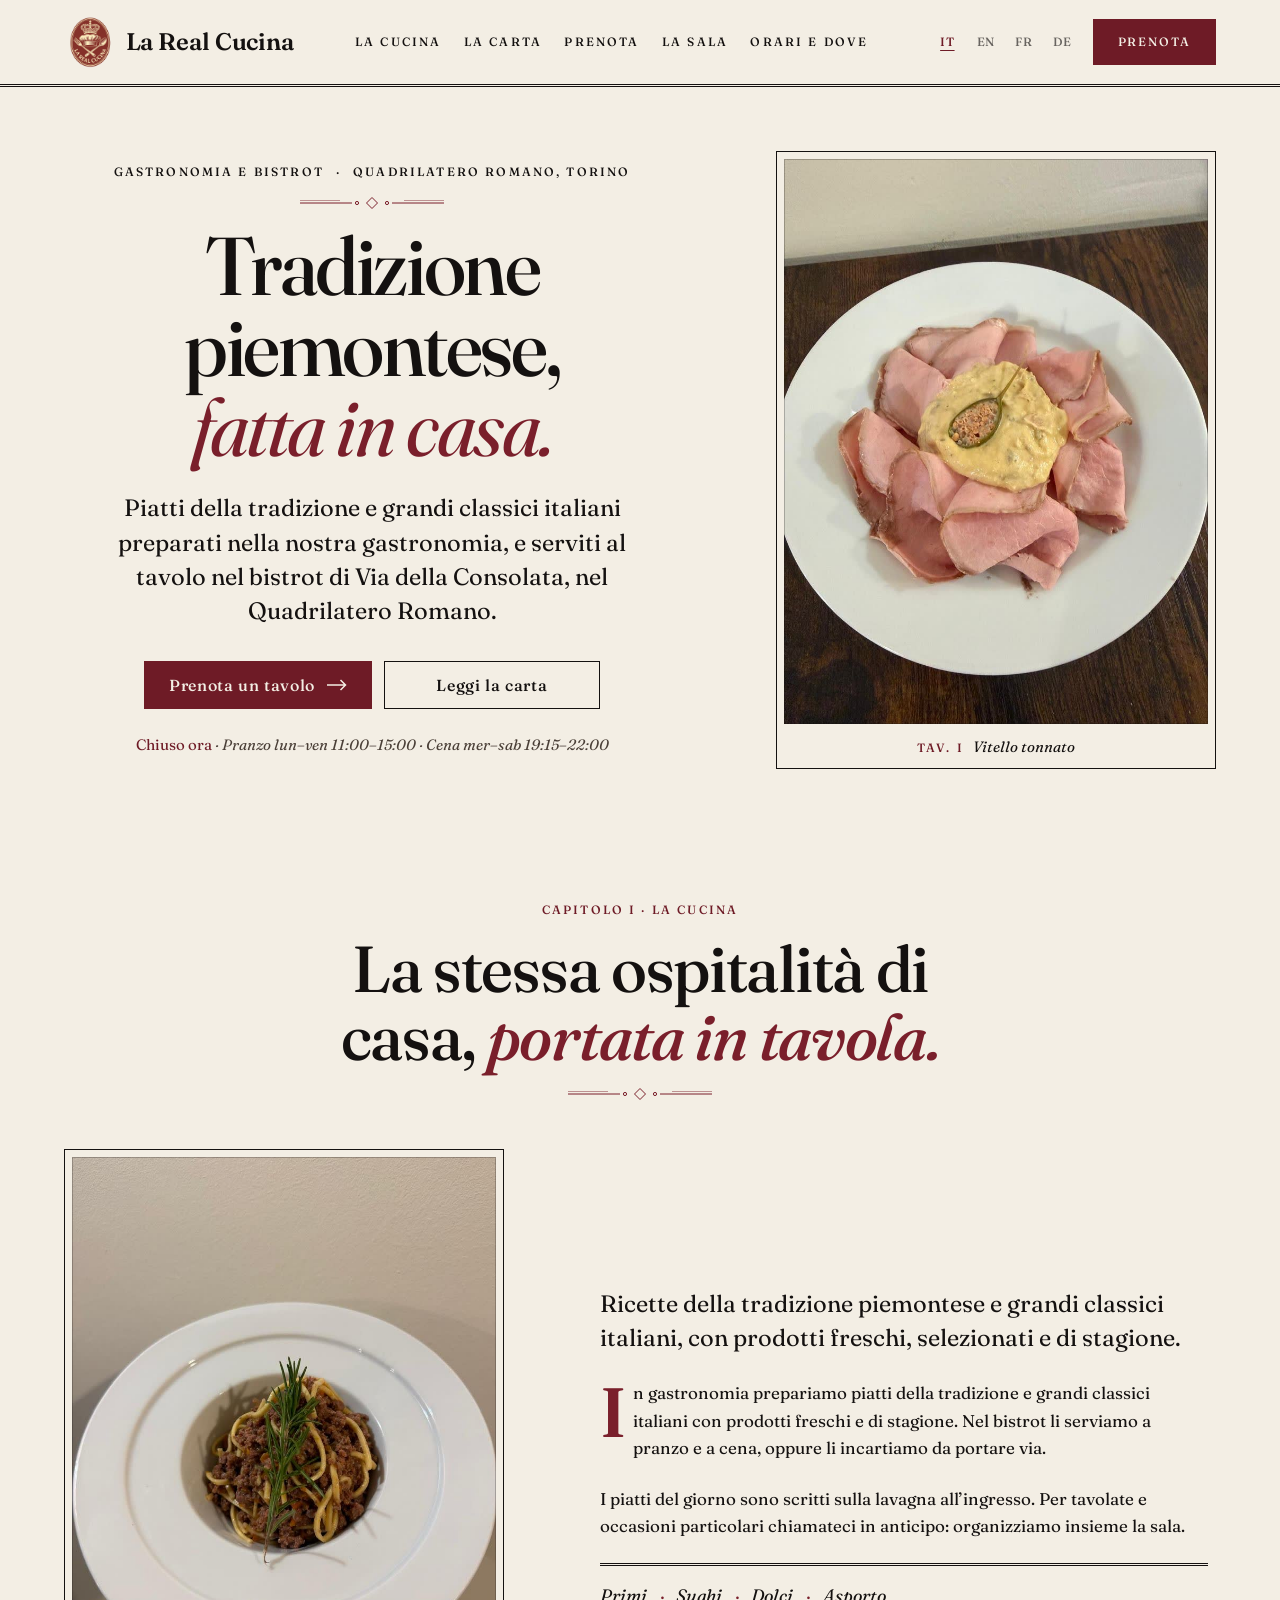
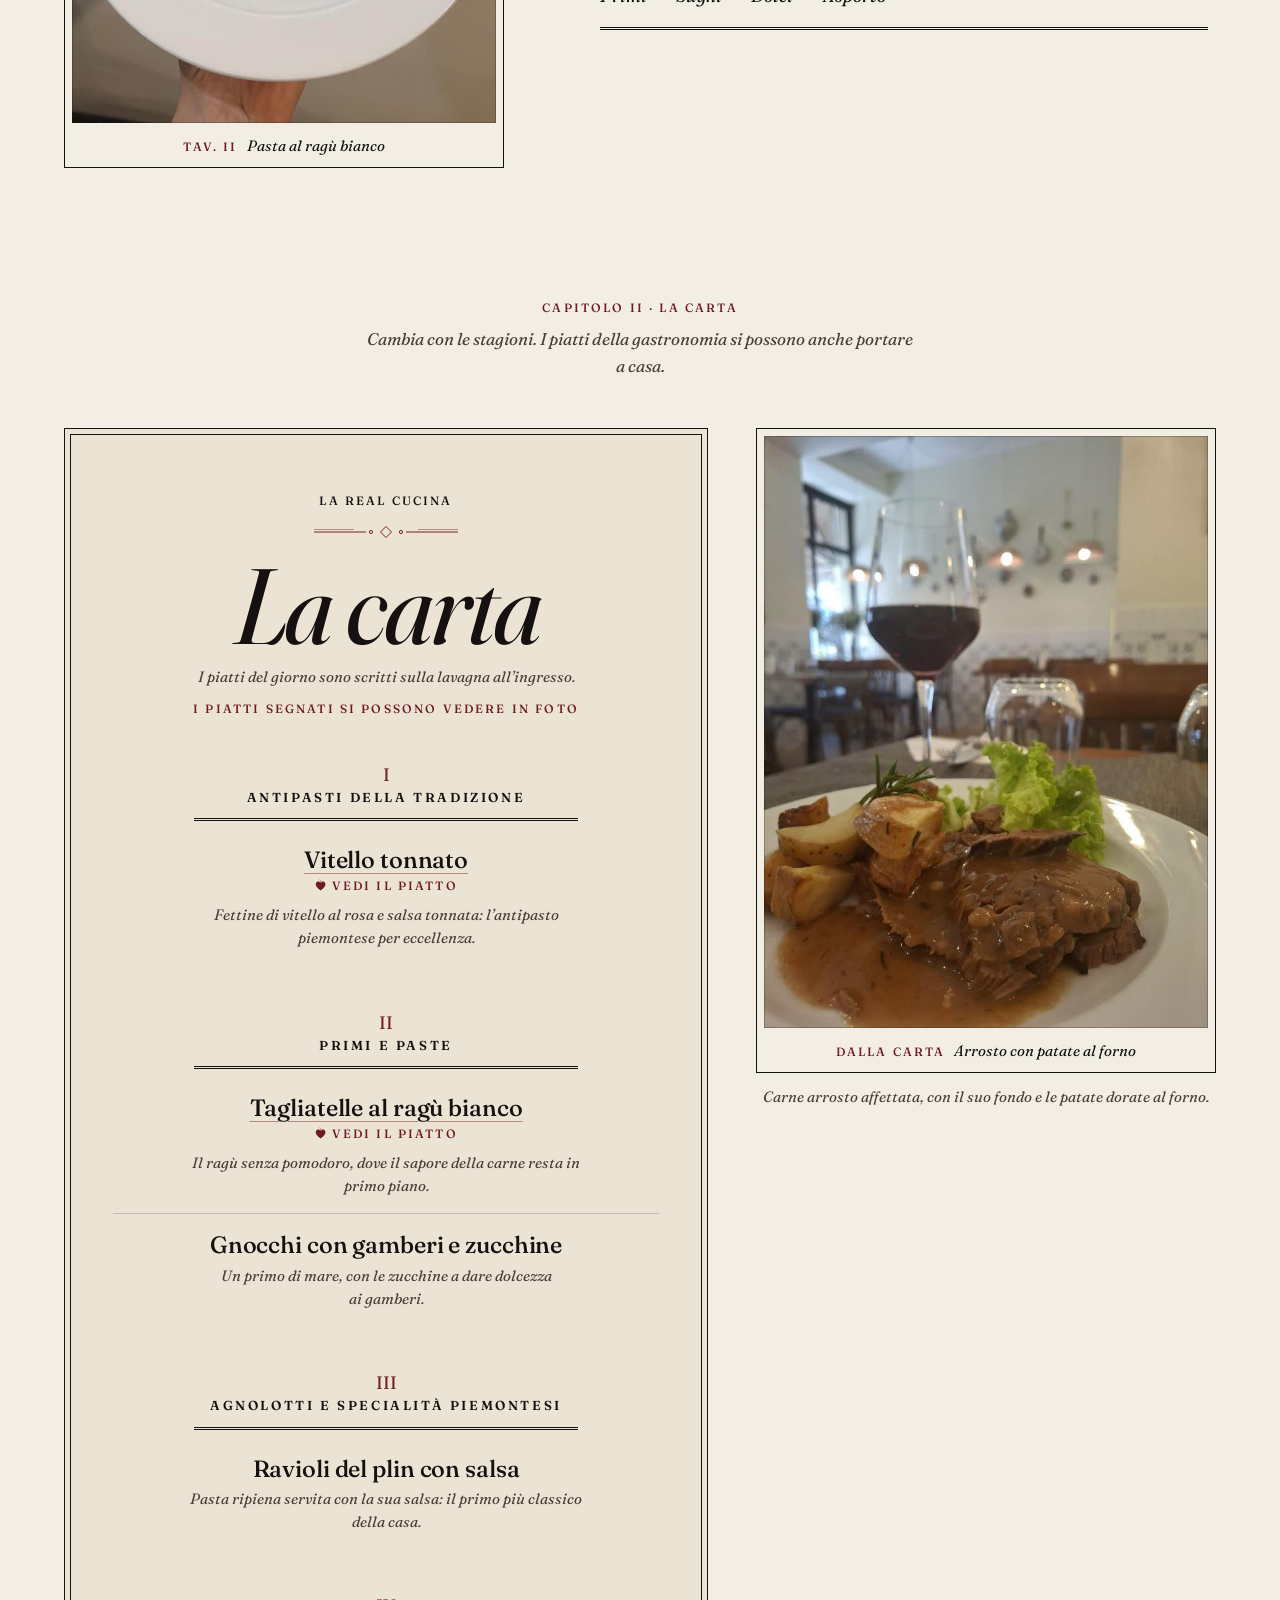
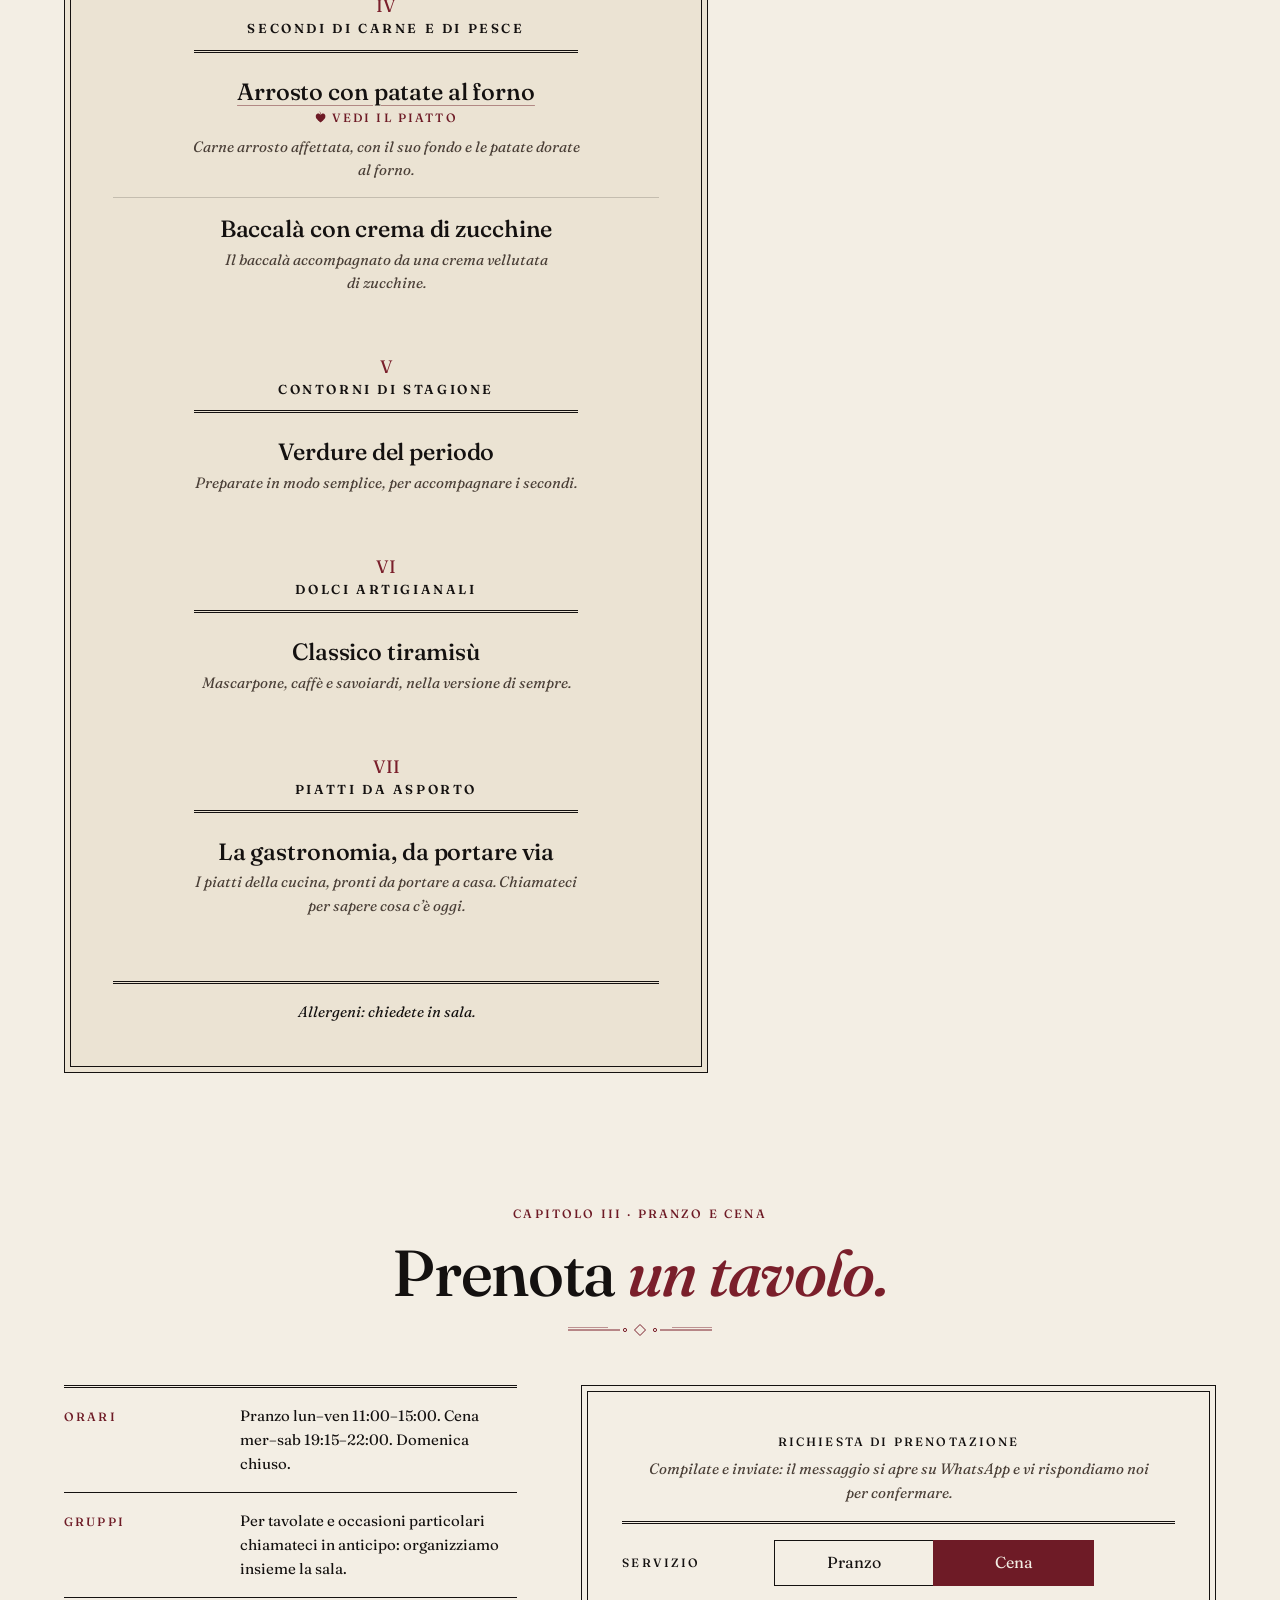
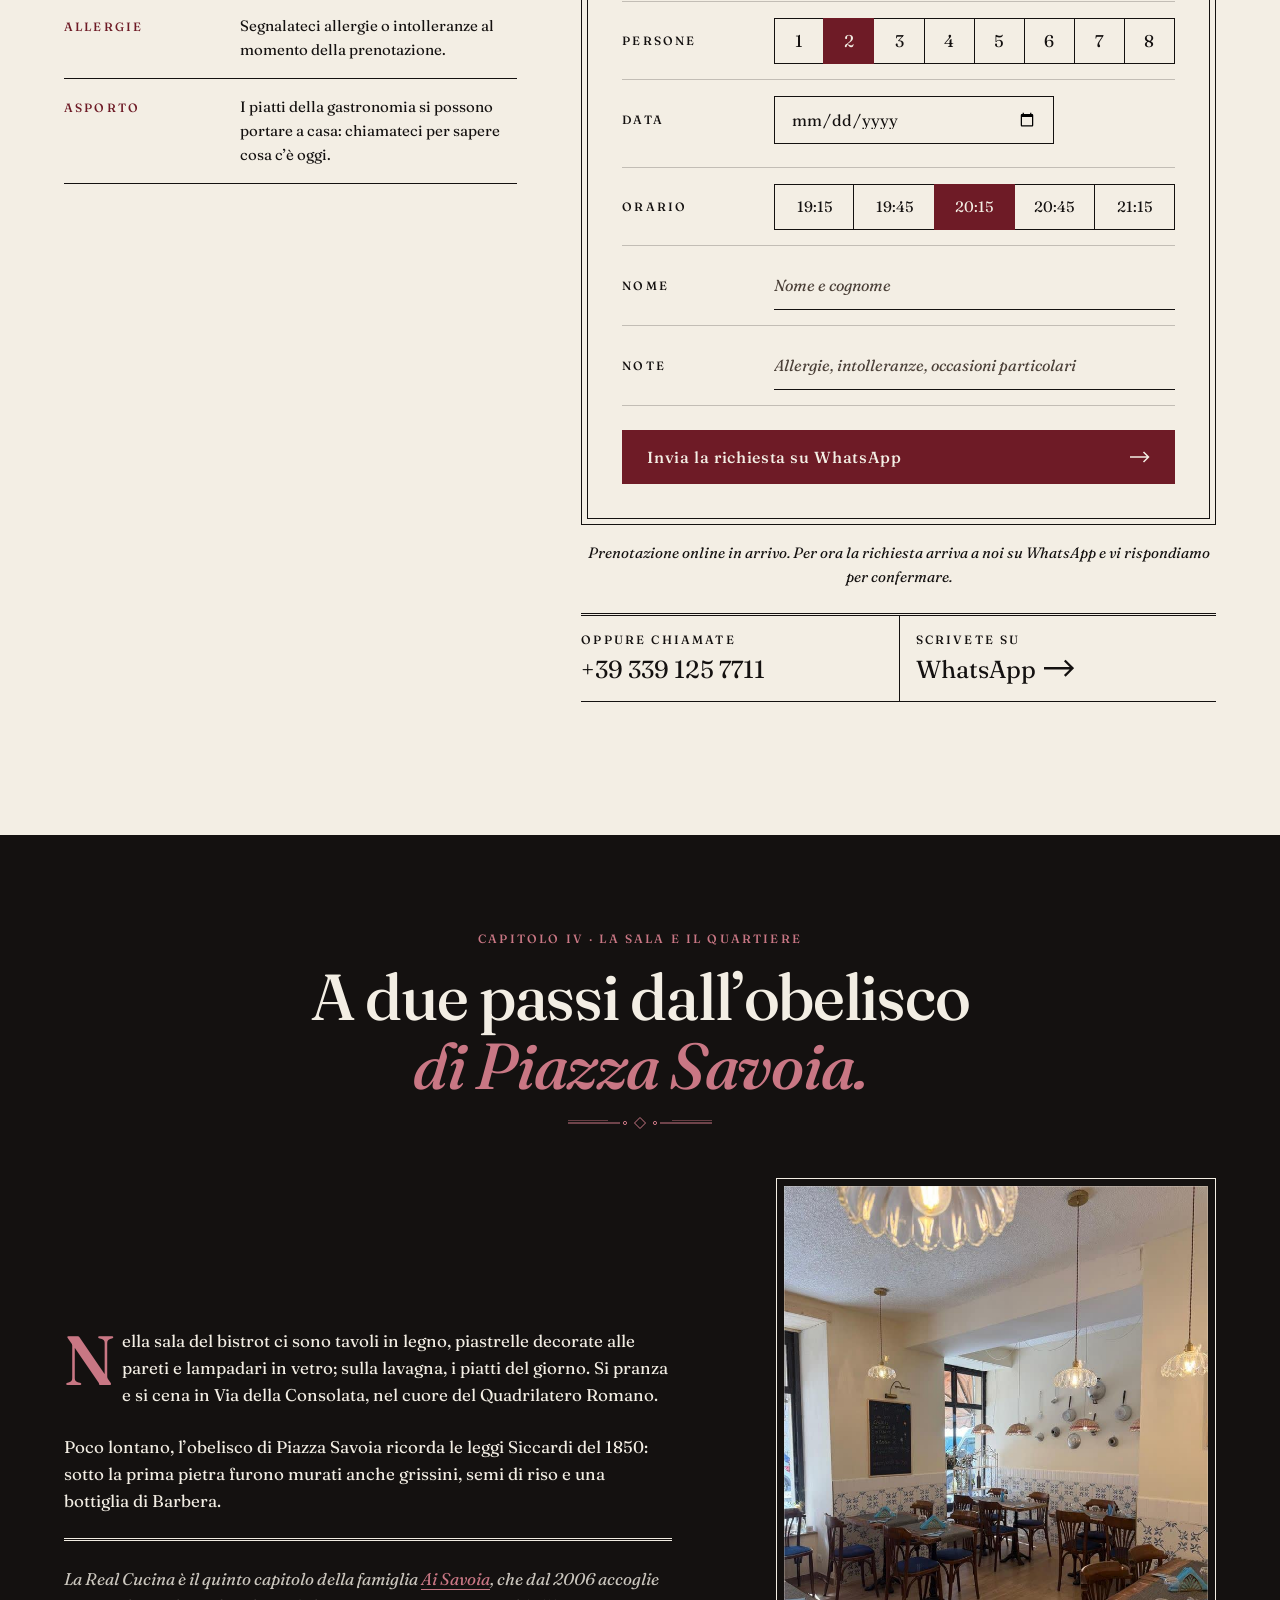
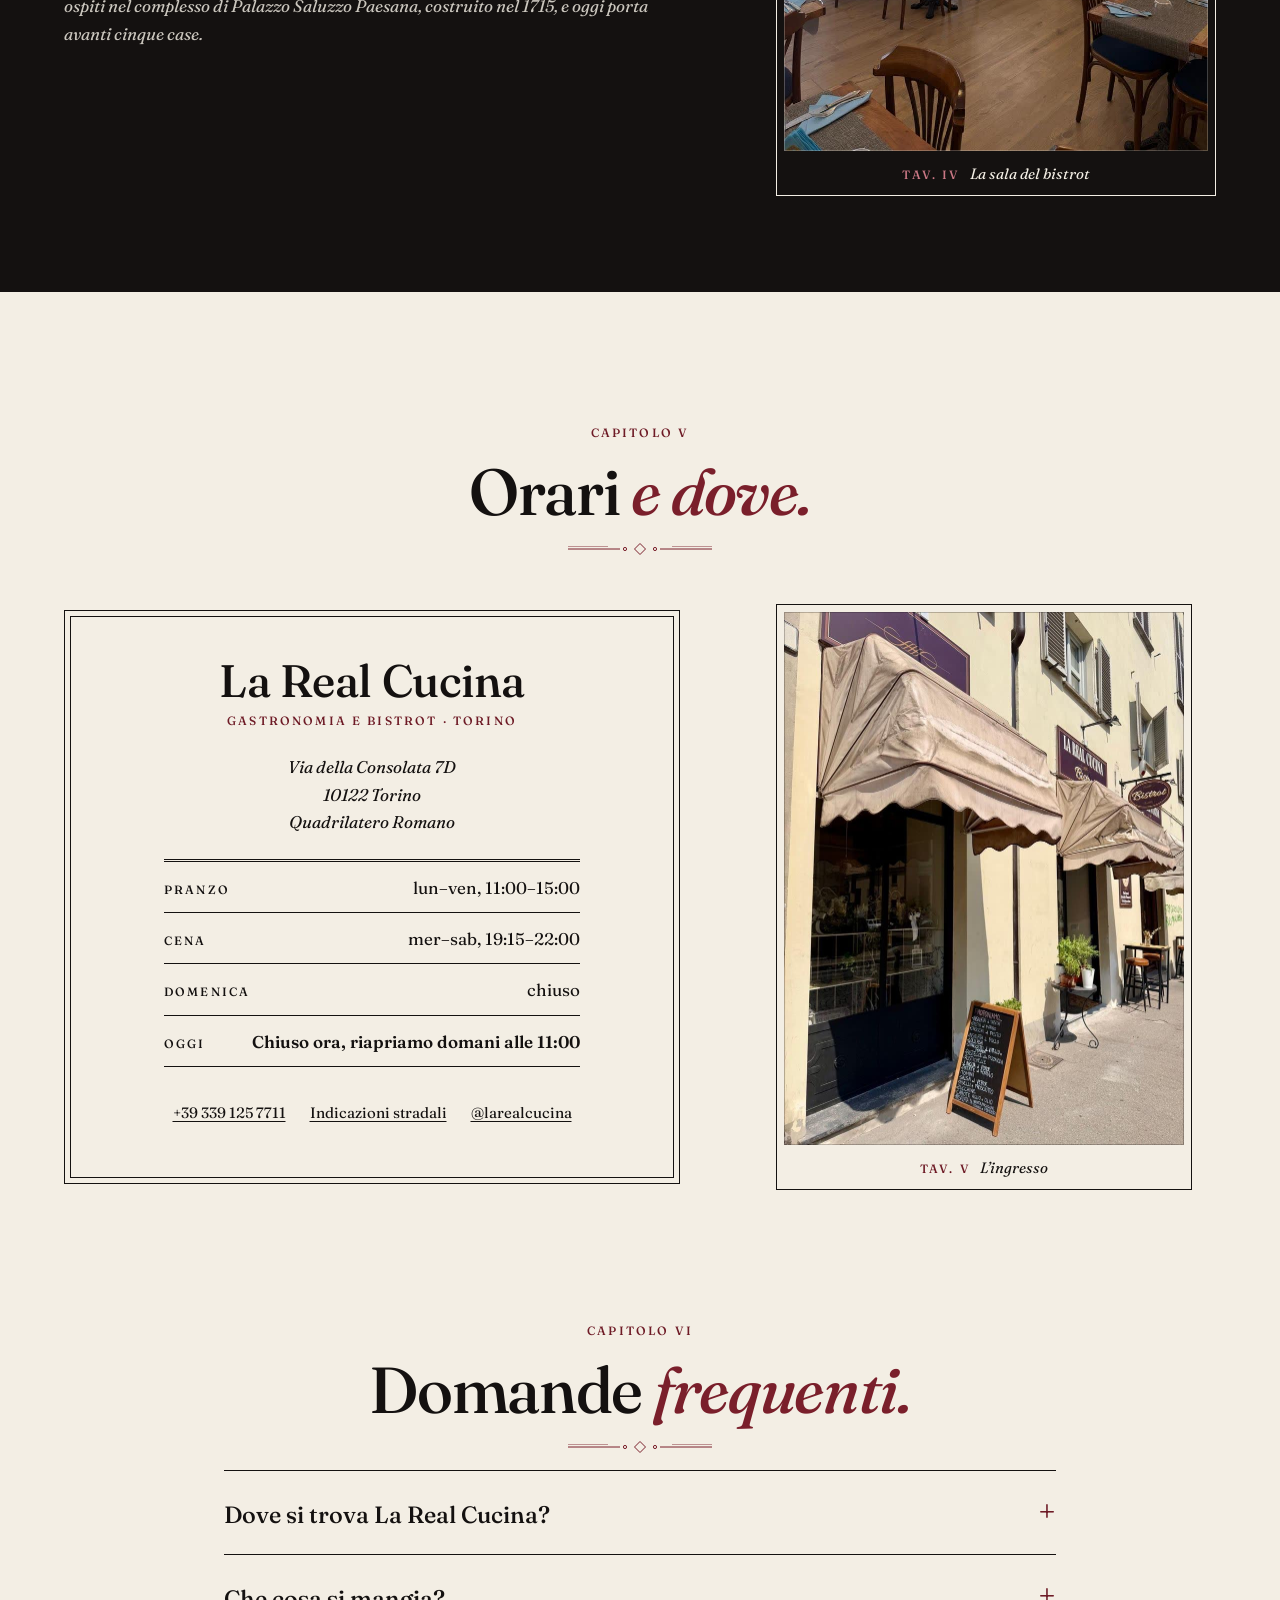
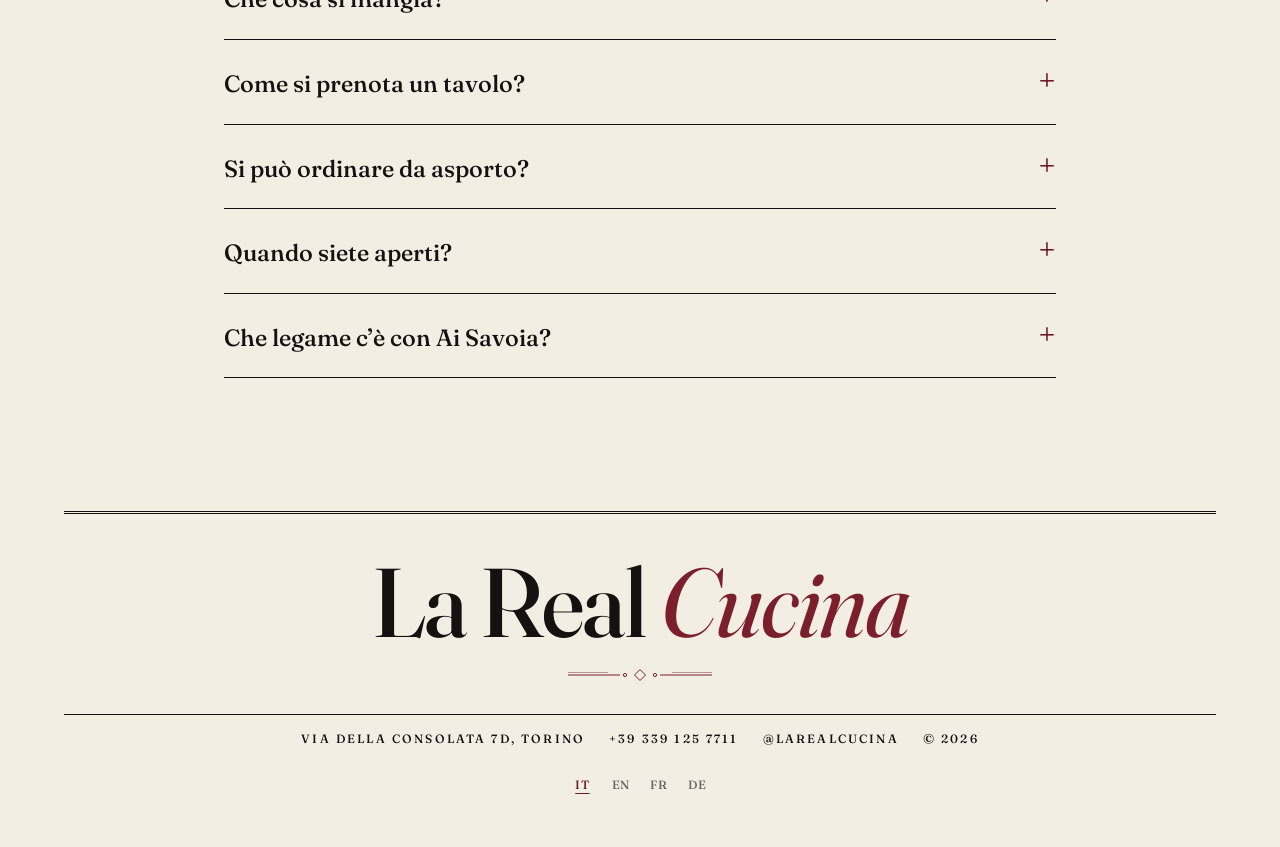
==== commit 45bb12f1: "SEO: titolo e descrizione con cucina piemontese, domande frequenti in 4 lingue, coordinate e link Go" ====
--- a/index.html
+++ b/index.html
@@ -3,8 +3,8 @@
 <head>
 <meta charset="utf-8">
 <meta name="viewport" content="width=device-width, initial-scale=1, viewport-fit=cover">
-<title>La Real Cucina · Gastronomia e bistrot nel Quadrilatero Romano, Torino</title>
-<meta name="description" content="Gastronomia e bistrot della famiglia Ai Savoia in Via della Consolata 7D, Torino: cucina piemontese e classici italiani. Pranzo, cena e asporto. Prenota un tavolo.">
+<title>La Real Cucina · Cucina piemontese a Torino, Quadrilatero Romano</title>
+<meta name="description" content="Bistrot e gastronomia in Via della Consolata 7D, Torino: vitello tonnato, ravioli del plin e cucina piemontese fatta in casa. Pranzo, cena e asporto.">
 <meta name="theme-color" content="#f3eee4">
 
 <link rel="canonical" href="https://larealcucina.it/">
@@ -87,7 +87,10 @@
   "telephone": "+39 339 125 7711",
   "email": "aisavoia.to@gmail.com",
   "priceRange": "€€",
-  "servesCuisine": ["Piemontese", "Italiana"],
+  "servesCuisine": [
+    "Piemontese",
+    "Italiana"
+  ],
   "acceptsReservations": true,
   "hasMenu": "https://larealcucina.it/#carta",
   "address": {
@@ -98,16 +101,61 @@
     "addressRegion": "TO",
     "addressCountry": "IT"
   },
-  "geo": { "@type": "GeoCoordinates", "latitude": 45.0738, "longitude": 7.6795 },
+  "geo": {
+    "@type": "GeoCoordinates",
+    "latitude": 45.0761197,
+    "longitude": 7.6780661
+  },
   "openingHoursSpecification": [
-    { "@type": "OpeningHoursSpecification", "dayOfWeek": ["Monday","Tuesday","Wednesday","Thursday","Friday"], "opens": "11:00", "closes": "15:00" },
-    { "@type": "OpeningHoursSpecification", "dayOfWeek": ["Wednesday","Thursday","Friday","Saturday"], "opens": "19:15", "closes": "22:00" }
+    {
+      "@type": "OpeningHoursSpecification",
+      "dayOfWeek": [
+        "Monday",
+        "Tuesday",
+        "Wednesday",
+        "Thursday",
+        "Friday"
+      ],
+      "opens": "11:00",
+      "closes": "15:00"
+    },
+    {
+      "@type": "OpeningHoursSpecification",
+      "dayOfWeek": [
+        "Wednesday",
+        "Thursday",
+        "Friday",
+        "Saturday"
+      ],
+      "opens": "19:15",
+      "closes": "22:00"
+    }
   ],
-  "sameAs": ["https://www.instagram.com/larealcucina/"],
-  "parentOrganization": { "@type": "LodgingBusiness", "name": "Ai Savoia B&B Guest House", "url": "https://www.aisavoia.it/" }
+  "sameAs": [
+    "https://www.instagram.com/larealcucina/",
+    "https://maps.google.com/?cid=3089324848434799446",
+    "https://www.thefork.it/ristorante/la-real-cucina-r862182"
+  ],
+  "parentOrganization": {
+    "@type": "LodgingBusiness",
+    "name": "Ai Savoia B&B Guest House",
+    "url": "https://www.aisavoia.it/"
+  },
+  "hasMap": "https://maps.google.com/?cid=3089324848434799446",
+  "potentialAction": {
+    "@type": "ReserveAction",
+    "target": {
+      "@type": "EntryPoint",
+      "urlTemplate": "https://larealcucina.it/#prenota",
+      "inLanguage": "it"
+    },
+    "result": {
+      "@type": "FoodEstablishmentReservation",
+      "name": "Prenota un tavolo"
+    }
+  }
 }
 </script>
-<!-- TODO: verificare lat/long esatte su Google Maps -->
 
 <style>
 /* La Real Cucina · stile "osteria piemontese": carta calda, inchiostro, un solo bordeaux.
@@ -147,11 +195,12 @@
   --filo:1px solid var(--inchiostro);
   --doppio:3px double var(--inchiostro);
   --head:60px;
+  --lt:36px;
   --bar:64px;
   --ease:cubic-bezier(.16,1,.3,1);
 }
 @media (min-width:700px){:root{--pad:2.5rem;--gap:1.5rem}}
-@media (min-width:1100px){:root{--pad:4rem;--head:84px}}
+@media (min-width:1100px){:root{--pad:4rem;--head:84px;--lt:0px}}
 
 *,*::before,*::after{box-sizing:border-box}
 [hidden]{display:none!important}
@@ -159,7 +208,7 @@
 body{margin:0;overflow-x:clip;background:var(--carta);color:var(--inchiostro);font:400 var(--t-body)/1.6 var(--serif);font-optical-sizing:auto;-webkit-font-smoothing:antialiased;text-rendering:optimizeLegibility;padding-bottom:calc(var(--bar) + env(safe-area-inset-bottom))}
 @media (min-width:1100px){body{padding-bottom:0}}
 @media (prefers-reduced-motion:reduce){html{scroll-behavior:auto}}
-[id]{scroll-margin-top:calc(var(--head) + 12px)}
+[id]{scroll-margin-top:calc(var(--head) + var(--lt) + 12px)}
 img{display:block;max-width:100%;height:auto}
 a{color:inherit}
 p{margin:0;text-wrap:pretty}
@@ -196,6 +245,14 @@
 .btn.vuoto:hover{background:var(--inchiostro);color:var(--carta)}
 .btn-sc{font:500 var(--t-sc)/1 var(--serif);letter-spacing:.16em;text-transform:uppercase}
 
+/* ---------- Domande frequenti ---------- */
+.faq-lista{max-width:52rem;margin-inline:auto;border-top:var(--filo)}
+.faq-voce{border-bottom:var(--filo)}
+.faq-voce summary{display:flex;justify-content:space-between;align-items:baseline;gap:var(--s4);padding:var(--s5) 0;cursor:pointer;list-style:none;font:500 var(--t-dish)/1.3 var(--serif)}
+.faq-voce summary::-webkit-details-marker{display:none}
+.faq-voce summary::after{content:"+";flex:none;color:var(--vino-testo);font-size:1.4em;line-height:1;transition:transform .3s var(--ease)}
+.faq-voce[open] summary::after{transform:rotate(45deg)}
+.faq-voce p{padding:0 0 var(--s5);max-width:44rem;color:var(--inchiostro-2)}
 /* ---------- Testata (fissa in alto) ---------- */
 .testata{position:sticky;top:0;z-index:50;background:var(--carta);border-bottom:var(--doppio)}
 .testata .shell{display:flex;align-items:center;justify-content:space-between;gap:var(--s3);height:var(--head)}
@@ -225,7 +282,7 @@
 @media (min-width:1100px) and (max-width:1279px){.nav{gap:.85rem}.brand img{width:40px;height:40px}.head-act{gap:.6rem}.lingue a{min-width:1.9rem;padding:0 .1rem}}
 
 /* menu a tutto schermo (telefono e tablet) */
-.menu{position:fixed;inset:var(--head) 0 0;z-index:40;background:var(--carta);padding:var(--s6) var(--pad) calc(var(--bar) + var(--s6));overflow-y:auto;opacity:0;visibility:hidden;transition:opacity .25s var(--ease),visibility 0s linear .25s;text-align:center}
+.menu{position:fixed;inset:calc(var(--head) + var(--lt)) 0 0;z-index:40;background:var(--carta);padding:var(--s6) var(--pad) calc(var(--bar) + var(--s6));overflow-y:auto;opacity:0;visibility:hidden;transition:opacity .25s var(--ease),visibility 0s linear .25s;text-align:center}
 .menu.open{opacity:1;visibility:visible;transition:opacity .25s var(--ease),visibility 0s}
 .menu a{display:flex;flex-direction:column;align-items:center;justify-content:center;gap:var(--s1);min-height:72px;border-bottom:var(--filo);font:500 1.875rem/1.1 var(--serif);text-decoration:none}
 .menu a:first-child{border-top:var(--doppio)}
@@ -238,6 +295,9 @@
 .lingue a:hover{opacity:1;color:var(--vino-testo)}
 .lingue a[aria-current]{opacity:1;color:var(--vino-testo);text-decoration:underline;text-underline-offset:.3em}
 .head-act .lingue{display:none}
+.lingue-top{justify-content:center;gap:.25rem;height:var(--lt);border-bottom:1px solid rgba(0,0,0,.12);font-size:.8125rem}
+.lingue-top a{min-height:var(--lt);min-width:2.75rem}
+@media (min-width:1100px){.lingue-top{display:none}}
 @media (min-width:1100px){.head-act .lingue{display:flex}}
 .menu .menu-lingue{justify-content:center;margin-top:var(--s5)}
 .menu .menu-lingue a{display:inline-flex;flex-direction:row;min-height:48px;border:0;font:500 1rem/1 var(--serif);opacity:.7}
@@ -499,6 +559,7 @@
 <a class="skip" href="#contenuto">Vai al contenuto</a>
 
 <header class="testata">
+<nav class="lingue lingue-top sc" aria-label="Lingua"><a href="/" lang="it" hreflang="it" aria-current="page">IT</a><a href="/en/" lang="en" hreflang="en">EN</a><a href="/fr/" lang="fr" hreflang="fr">FR</a><a href="/de/" lang="de" hreflang="de">DE</a></nav>
 <div class="shell">
 <a class="brand" href="#top" aria-label="La Real Cucina, torna all’inizio"><img src="/assets/logo-la-real-cucina.png" alt="" width="560" height="560" decoding="async">La Real Cucina</a>
 <nav class="nav sc" aria-label="Navigazione principale">
@@ -786,6 +847,23 @@
 <div class="img"><img data-img="dov_foto" src="/assets/ingresso-estate-800.jpg" srcset="/assets/ingresso-estate-800.jpg 800w, /assets/ingresso-estate.jpg 1200w" sizes="(min-width: 900px) 26rem, 90vw" width="1200" height="1600" loading="lazy" decoding="async" alt="L’ingresso de La Real Cucina in Via della Consolata 7D: tende color sabbia, l’insegna Bistrot e la lavagna con i piatti del giorno sul marciapiede"></div>
 <figcaption><span class="sc">Tav. V</span><span data-k="dov_foto_titolo" data-t="testo">L’ingresso</span></figcaption>
 </figure>
+</div>
+</section>
+
+<!-- VI · DOMANDE FREQUENTI -->
+<section class="sec faq shell" id="domande" aria-labelledby="f-title">
+<div class="capo">
+<span class="sc vino">Capitolo VI</span>
+<h2 id="f-title">Domande <em>frequenti.</em></h2>
+<svg class="fregio" aria-hidden="true"><use href="#fregio-s"/></svg>
+</div>
+<div class="faq-lista">
+<details class="faq-voce"><summary>Dove si trova La Real Cucina?</summary><p>In Via della Consolata 7D, nel Quadrilatero Romano di Torino: a due passi dall’obelisco di Piazza Savoia e dal Santuario della Consolata.</p></details>
+<details class="faq-voce"><summary>Che cosa si mangia?</summary><p>Cucina piemontese fatta in casa e grandi classici italiani, con prodotti freschi e di stagione: vitello tonnato, ravioli del plin, tagliatelle al ragù bianco, arrosto con patate al forno e dolci artigianali.</p></details>
+<details class="faq-voce"><summary>Come si prenota un tavolo?</summary><p>Con il modulo «Prenota un tavolo» qui sopra, che vi manda la richiesta su WhatsApp, oppure chiamandoci al telefono.</p></details>
+<details class="faq-voce"><summary>Si può ordinare da asporto?</summary><p>Sì: la gastronomia prepara anche piatti da portare via, da gustare a casa.</p></details>
+<details class="faq-voce"><summary>Quando siete aperti?</summary><p>A pranzo e a cena: gli orari sempre aggiornati sono qui sopra, nella sezione «Orari e dove».</p></details>
+<details class="faq-voce"><summary>Che legame c’è con Ai Savoia?</summary><p>La Real Cucina è la gastronomia e il bistrot della famiglia Ai Savoia, che dal 2006 accoglie ospiti a Palazzo Saluzzo Paesana, a pochi passi da qui.</p></details>
 </div>
 </section>
 </main>
@@ -1239,7 +1317,7 @@
   return frag;
 };
 
-var ultimo = null;
+var ultimo = null, TITOLO_ORIG = null, DESCR_ORIG = '';
 var applica = function(dati){
   var firma = JSON.stringify(dati);
   if (firma === ultimo) return;
@@ -1263,8 +1341,10 @@
   // testi
   document.querySelectorAll('[data-k]').forEach(function(el){
     var k = el.getAttribute('data-k');
+    if (!el.hasAttribute('data-orig-html')) el.setAttribute('data-orig-html', el.innerHTML);
     var v = testo(k);
-    if (v === undefined) return;
+    // nessun testo dal pannello (o tolto): torna quello scritto nella pagina
+    if (v === undefined) { if (el.innerHTML !== el.getAttribute('data-orig-html')) el.innerHTML = el.getAttribute('data-orig-html'); return; }
     var tipo = el.getAttribute('data-t');
     if (tipo === 'righe') el.innerHTML = v.split('\n').filter(Boolean).map(function(r){ return '<span class="ln">' + marcatura(r) + '</span>'; }).join(' ');
     else if (tipo === 'lista') el.innerHTML = v.split('\n').map(function(x){ return x.trim(); }).filter(Boolean).map(function(x){ return '<li>' + esc(x) + '</li>'; }).join('');
@@ -1279,8 +1359,9 @@
       if (img.getAttribute('data-orig-set')) img.setAttribute('srcset', img.getAttribute('data-orig-set'));
       img.src = img.getAttribute('data-orig');
     }
+    if (!img.hasAttribute('data-orig-alt')) img.setAttribute('data-orig-alt', img.alt);
     var alt = IT ? c[k + '_alt'] : TR_PANNELLO[k + '_alt'];
-    if (alt) img.alt = alt;
+    img.alt = alt || img.getAttribute('data-orig-alt');
   });
   // contatti
   var tel = (c.telefono || '').trim(), num = tel.replace(/[^\d+]/g, '');
@@ -1302,8 +1383,9 @@
   if (ig) document.querySelectorAll('[data-l="ig"]').forEach(function(a){ a.href = 'https://www.instagram.com/' + ig + '/'; a.textContent = '@' + ig; });
   if (c.indirizzo_mappa) document.querySelectorAll('[data-l="maps"]').forEach(function(a){ a.href = 'https://www.google.com/maps/dir/?api=1&destination=' + encodeURIComponent(c.indirizzo_mappa); });
   var mt = IT ? c.meta_titolo : TR_PANNELLO.meta_titolo, mdz = IT ? c.meta_descrizione : TR_PANNELLO.meta_descrizione;
-  if (mt) document.title = mt;
-  if (mdz) { var md = document.querySelector('meta[name="description"]'); if (md) md.content = mdz; }
+  if (TITOLO_ORIG === null) { TITOLO_ORIG = document.title; var md0 = document.querySelector('meta[name="description"]'); DESCR_ORIG = md0 ? md0.content : ''; }
+  document.title = mt || TITOLO_ORIG;
+  var md = document.querySelector('meta[name="description"]'); if (md) md.content = mdz || DESCR_ORIG;
   if ('link_prenotazione' in c) applicaPrenotazione(c.link_prenotazione.trim());
   if (c.orari_settimana) { setSlots(c.orari_settimana); render(); orariModulo(); }
   try {
